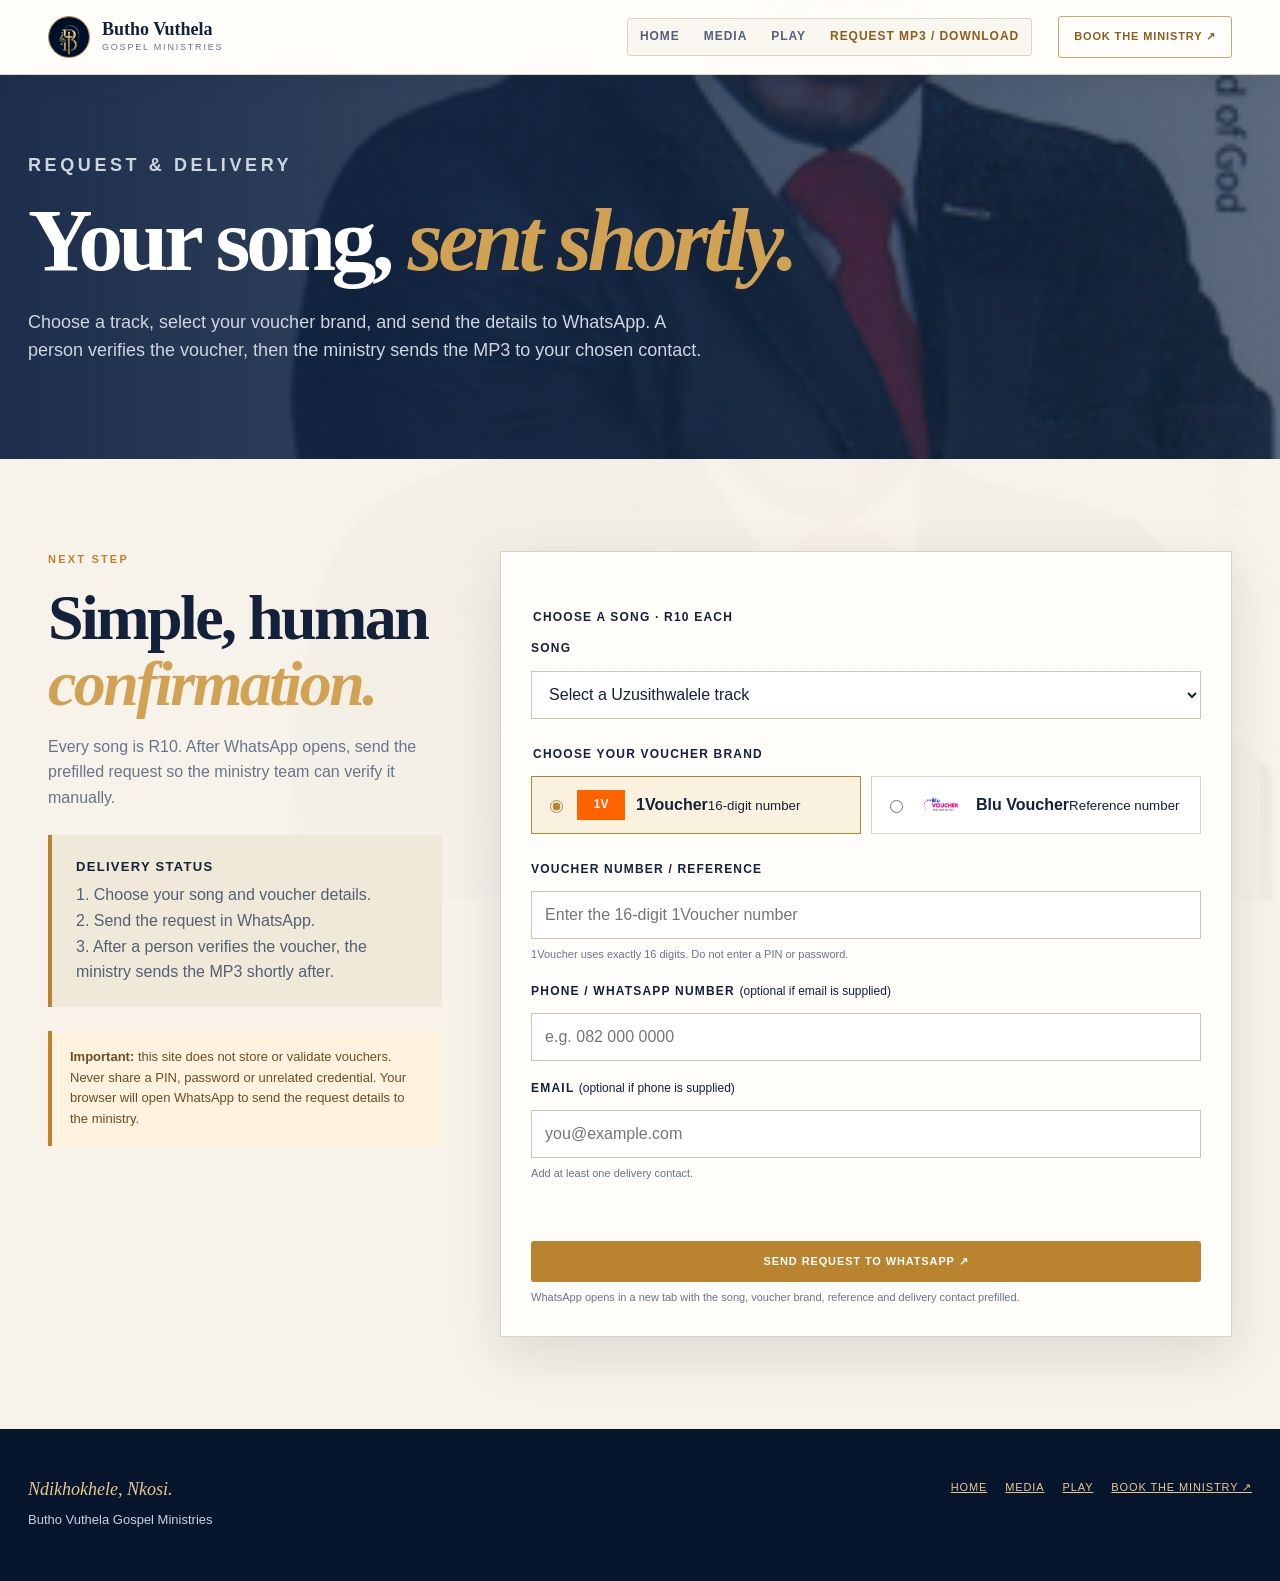
==== download.html @ 9f0f7c59 "Refresh site navigation and image-backed pages" ====
<!doctype html><html lang="en"><head><meta charset="utf-8"><meta name="viewport" content="width=device-width,initial-scale=1"><meta name="description" content="Request a Butho Vuthela MP3 through WhatsApp after manual voucher verification."><title>Request MP3 | Butho Vuthela Gospel Ministries</title><link rel="stylesheet" href="styles.css"></head><body class="download-page"><a class="skip-link" href="#main">Skip to content</a><header class="site-header"><div class="nav-wrap"><a class="brand" href="index.html"><img class="brand-mark" src="assets/butho-vuthela-logo-mark.jpg" alt="Butho Vuthela logo"><span><strong>Butho Vuthela</strong><small>Gospel Ministries</small></span></a><nav class="nav-links" aria-label="Primary"><a href="index.html">Home</a><a href="media.html">Media</a><a href="play.html">Play</a><a href="download.html" aria-current="page">Request MP3 / Download</a></nav><a class="booking-link" data-booking target="_blank" rel="noopener" href="#">Book the ministry ↗</a></div></header><main id="main"><section class="page-heading"><div class="page-heading-inner"><p class="eyebrow">Request & delivery</p><h1>Your song, <em>sent shortly.</em></h1><p>Choose a track, select your voucher brand, and send the details to WhatsApp. A person verifies the voucher, then the ministry sends the MP3 to your chosen contact.</p></div></section><section class="section"><div class="request-layout"><div><p class="eyebrow">Next step</p><h2>Simple, human<br><em>confirmation.</em></h2><p class="section-lead">Every song is R10. After WhatsApp opens, send the prefilled request so the ministry team can verify it manually.</p><div class="status-card"><strong>Delivery status</strong><span>1. Choose your song and voucher details.<br>2. Send the request in WhatsApp.<br>3. After a person verifies the voucher, the ministry sends the MP3 shortly after.</span></div><div class="warning"><strong>Important:</strong> this site does not store or validate vouchers. Never share a PIN, password or unrelated credential. Your browser will open WhatsApp to send the request details to the ministry.</div></div><div class="form-card"><form id="request-form" novalidate><fieldset><legend>Choose a song · R10 each</legend><label class="field-label" for="song">Song</label><select id="song" name="song" required style="width:100%;height:48px;border:1px solid #cfc5b7;background:#fff;padding:0 13px;color:var(--ink);font:inherit"><option value="">Select a Uzusithwalele track</option><option>Naba Besiza</option><option>Uzusithwalele</option><option>Mhlobo Wam</option><option>Sahlala Phantsi</option><option>Alikho</option><option>Intambo Emadlephudlephu</option><option>Mthandi Womphefumlo Wam</option><option>Hanbothula</option><option>Uthando</option><option>Umlilo Wempiliso</option></select></fieldset><fieldset><legend>Choose your voucher brand</legend><div class="voucher-grid"><label class="voucher-option"><input type="radio" name="voucher" value="1Voucher" checked><span class="voucher-1">1V</span><span><strong>1Voucher</strong><small>16-digit number</small></span></label><label class="voucher-option"><input type="radio" name="voucher" value="Blu Voucher"><img src="assets/blu-voucher-candidate.webp" alt="Blu Voucher logo"><span><strong>Blu Voucher</strong><small>Reference number</small></span></label></div></fieldset><div class="field"><label class="field-label" for="voucher-reference">Voucher number / reference</label><input id="voucher-reference" name="voucher-reference" type="text" required autocomplete="off"><p class="hint" id="voucher-hint">1Voucher uses exactly 16 digits. Do not enter a PIN or password.</p></div><div class="field"><label class="field-label" for="phone">Phone / WhatsApp number <span style="font-weight:400;text-transform:none;letter-spacing:0">(optional if email is supplied)</span></label><input id="phone" name="phone" type="tel" autocomplete="tel" placeholder="e.g. 082 000 0000"></div><div class="field"><label class="field-label" for="email">Email <span style="font-weight:400;text-transform:none;letter-spacing:0">(optional if phone is supplied)</span></label><input id="email" name="email" type="email" autocomplete="email" placeholder="you@example.com"><p class="hint">Add at least one delivery contact.</p></div><div id="form-status" class="form-status" role="status" aria-live="polite"></div><button class="button button-primary" type="submit" style="width:100%">Send request to WhatsApp ↗</button><p class="hint">WhatsApp opens in a new tab with the song, voucher brand, reference and delivery contact prefilled.</p></form><div id="thank-you" class="thank-you" role="status" aria-live="polite"><h2>Thank you.</h2><p>Your <strong data-song>song</strong> request has been prepared for WhatsApp. The song will be sent shortly after a person verifies the voucher.</p><p>Keep an eye on the phone / WhatsApp number or email you provided.</p><a class="button button-dark" href="play.html">Return to the play room</a></div></div></div></section></main><footer class="site-footer"><div class="footer-inner"><div><p class="footer-line">Ndikhokhele, Nkosi.</p><p>Butho Vuthela Gospel Ministries</p></div><div class="footer-links"><a href="index.html">Home</a><a href="media.html">Media</a><a href="play.html">Play</a><a data-booking target="_blank" rel="noopener" href="#">Book the ministry ↗</a></div></div></footer><a class="mobile-booking" data-booking target="_blank" rel="noopener" href="#">Book ministry ↗</a><script src="script.js"></script></body></html>
---- styles.css ----
:root{--ink:#14213a;--navy:#102342;--navy-deep:#08162d;--cream:#f7f3eb;--paper:#fffdfa;--sand:#eee5d6;--gold:#b9832f;--gold-dark:#8b5d1f;--muted:#68758a;--line:#ddd3c4;--success:#2c6e52;--shadow:0 18px 50px rgba(21,33,53,.12)}*{box-sizing:border-box}html{scroll-behavior:smooth}body{margin:0;background:var(--cream);color:var(--ink);font:16px/1.6 Arial,sans-serif}a{color:inherit}img{max-width:100%}.skip-link{position:absolute;left:16px;top:-100px;background:var(--gold);color:#fff;padding:10px 14px;z-index:20}.skip-link:focus{top:12px}.site-header{position:sticky;top:0;z-index:10;background:rgba(255,253,250,.96);border-bottom:1px solid var(--line);backdrop-filter:blur(16px)}.nav-wrap{max-width:1240px;margin:auto;padding:16px 28px;display:flex;align-items:center;gap:26px}.brand{display:flex;align-items:center;gap:12px;text-decoration:none;margin-right:auto}.brand-mark{width:42px;height:42px;object-fit:cover;border-radius:50%;border:1px solid var(--gold)}.brand strong{display:block;font:700 18px Georgia,serif}.brand small{display:block;color:var(--muted);font-size:9px;letter-spacing:.2em;text-transform:uppercase}.nav-links{display:flex;gap:24px;align-items:center}.nav-links a{font-size:12px;letter-spacing:.08em;text-transform:uppercase;text-decoration:none;color:#526078}.nav-links a:hover,.nav-links a[aria-current=page]{color:var(--gold-dark)}.booking-link,.button{display:inline-flex;align-items:center;justify-content:center;gap:10px;border-radius:3px;text-decoration:none;letter-spacing:.08em;text-transform:uppercase;font-size:11px;font-weight:700}.booking-link{border:1px solid #cba86d;padding:11px 15px;color:var(--gold-dark);white-space:nowrap}.button{border:0;padding:14px 20px;cursor:pointer}.button-primary{background:var(--gold);color:#fff}.button-dark{background:var(--navy);color:#fff}.button-quiet{background:transparent;border:1px solid var(--line);color:var(--ink)}.button:hover,.booking-link:hover{transform:translateY(-1px);box-shadow:0 8px 20px rgba(20,33,58,.12)}.hero{background:var(--navy-deep);color:#fff}.hero-inner{max-width:1240px;margin:auto;min-height:610px;padding:80px 28px;display:grid;grid-template-columns:1fr .86fr;gap:76px;align-items:center}.eyebrow{margin:0 0 16px;color:var(--gold);font-size:11px;font-weight:700;letter-spacing:.2em;text-transform:uppercase}.hero h1,.page-heading h1{font:700 clamp(52px,7vw,92px)/.98 Georgia,serif;letter-spacing:-.05em;margin:0 0 24px}.hero h1 em,.page-heading h1 em,h2 em{color:#d2a254;font-style:italic}.hero-copy{max-width:590px}.hero-copy p{color:#c8d1df;max-width:500px;font-size:18px}.hero-line{margin:28px 0 0;color:#edd6ae;font:italic 22px/1.3 Georgia,serif}.hero-actions{display:flex;gap:14px;flex-wrap:wrap;margin:32px 0}.hero-art{height:520px;margin:0;position:relative;border:1px solid rgba(221,173,89,.7);overflow:hidden;box-shadow:0 20px 60px rgba(0,0,0,.28)}.hero-art img{width:100%;height:100%;object-fit:cover;object-position:center 38%}.hero-art:after{content:'';position:absolute;inset:0;background:linear-gradient(180deg,transparent 38%,rgba(5,12,27,.82))}.hero-art figcaption{position:absolute;z-index:1;bottom:24px;left:25px;color:#f1ddb9;letter-spacing:.16em;text-transform:uppercase;font-size:10px}.section{max-width:1240px;margin:auto;padding:92px 28px}.section-head{display:flex;align-items:end;justify-content:space-between;gap:30px;margin-bottom:34px}.section h2,.page-heading h2{font:700 clamp(38px,5vw,64px)/1.04 Georgia,serif;letter-spacing:-.04em;margin:0 0 14px}.section-lead{max-width:550px;color:var(--muted)}.kicker{color:var(--gold-dark);font-size:11px;font-weight:700;letter-spacing:.16em;text-transform:uppercase}.quote-card{background:var(--paper);border:1px solid var(--line);padding:30px;box-shadow:var(--shadow)}.quote-card p{margin:0;font:italic 28px/1.25 Georgia,serif;color:var(--navy)}.quote-card small{display:block;margin-top:18px;color:var(--muted);font-size:11px;letter-spacing:.08em;text-transform:uppercase}.split{display:grid;grid-template-columns:.9fr 1.1fr;gap:60px;align-items:start}.panel{background:var(--paper);border:1px solid var(--line);box-shadow:var(--shadow);padding:28px}.track-list{list-style:none;margin:0;padding:0;border-top:1px solid var(--line)}.track-list li{display:flex;align-items:center;gap:16px;border-bottom:1px solid var(--line);padding:16px 0}.track-number{color:var(--gold-dark);font-size:11px;letter-spacing:.12em}.track-name{font-weight:700;flex:1}.track-list a{color:var(--gold-dark);font-size:10px;letter-spacing:.1em;text-transform:uppercase;text-decoration:none}.page-heading{background:var(--navy);color:#fff;padding:76px 28px}.page-heading-inner{max-width:1240px;margin:auto}.page-heading p{max-width:680px;color:#cdd5e1;font-size:18px}.gallery-grid{display:grid;grid-template-columns:repeat(3,1fr);gap:18px}.gallery-card{margin:0;background:var(--paper);border:1px solid var(--line);box-shadow:0 12px 30px rgba(20,33,58,.08);overflow:hidden}.gallery-card img{display:block;width:100%;height:310px;object-fit:cover;transition:transform .35s}.gallery-card:hover img{transform:scale(1.03)}.gallery-card figcaption{padding:17px 18px;color:var(--muted);font-size:12px;letter-spacing:.08em;text-transform:uppercase}.spotify-card{background:#fff;border:1px solid var(--line);box-shadow:var(--shadow);padding:24px}.spotify-frame{width:100%;height:380px;border:0;border-radius:12px;background:#121212}.status-card{background:#f0e8d9;border-left:4px solid var(--gold);padding:22px 24px;margin:24px 0;color:#536074}.status-card strong{display:block;color:var(--ink);font-size:13px;letter-spacing:.1em;text-transform:uppercase;margin-bottom:5px}.request-layout{display:grid;grid-template-columns:.7fr 1.3fr;gap:58px;align-items:start}.form-card{background:var(--paper);border:1px solid var(--line);box-shadow:var(--shadow);padding:30px}.warning{background:#fff2df;border-left:4px solid #c48225;padding:16px 18px;color:#6d4e22;font-size:13px}.form-card fieldset{border:0;padding:0;margin:26px 0}.form-card legend,.field-label{display:block;font-size:12px;font-weight:700;letter-spacing:.1em;text-transform:uppercase;margin-bottom:12px}.song-grid{display:grid;grid-template-columns:1fr 1fr;gap:10px}.song-option,.voucher-option{display:flex;align-items:center;gap:11px;border:1px solid var(--line);padding:13px;cursor:pointer;background:#fff}.song-option:has(input:checked),.voucher-option:has(input:checked){border-color:var(--gold);background:#fbf1df}.song-option input,.voucher-option input{accent-color:var(--gold)}.song-option span{font-size:13px}.song-option small{display:block;color:var(--muted);font-size:10px}.voucher-grid{display:grid;grid-template-columns:1fr 1fr;gap:10px}.voucher-option img{width:48px;height:30px;object-fit:contain}.voucher-1{width:48px;height:30px;display:grid;place-items:center;background:#ff6200;color:#fff;font-weight:700;font-size:12px}.field{margin:18px 0}.field input{width:100%;height:48px;border:1px solid #cfc5b7;background:#fff;padding:0 13px;color:var(--ink);font:inherit}.field input:focus,.field select:focus{outline:3px solid rgba(185,131,47,.25);border-color:var(--gold)}.hint{color:var(--muted);font-size:11px;margin:7px 0 0}.form-status{min-height:24px;margin:16px 0;color:var(--success);font-weight:700;font-size:14px}.thank-you{display:none;padding:24px;background:#edf5ef;border:1px solid #b8d7c3;color:#23563f}.thank-you.is-visible{display:block}.thank-you h2{font-size:30px;margin:0 0 8px}.site-footer{background:var(--navy-deep);color:#fff;padding:50px 28px}.footer-inner{max-width:1240px;margin:auto;display:flex;justify-content:space-between;gap:30px;flex-wrap:wrap}.site-footer p{margin:0;color:#c7d0dd;font-size:13px}.site-footer .footer-line{color:#e6c98f;font:italic 18px Georgia,serif;margin-bottom:10px}.footer-links{display:flex;gap:18px;flex-wrap:wrap}.footer-links a{color:#e4c98e;font-size:11px;text-transform:uppercase;letter-spacing:.08em}.mobile-booking{display:none}@media(max-width:850px){.nav-wrap{padding:13px 18px}.nav-links{display:none}.booking-link{font-size:9px;padding:9px 11px}.hero-inner,.split,.request-layout{grid-template-columns:1fr;gap:38px}.hero-inner{padding:58px 20px}.hero-art{height:430px}.section{padding:68px 20px}.page-heading{padding:58px 20px}.gallery-grid{grid-template-columns:1fr 1fr}.section-head{align-items:flex-start;flex-direction:column}.song-grid{grid-template-columns:1fr}}@media(max-width:520px){.brand strong{font-size:15px}.brand small{font-size:8px}.hero h1,.page-heading h1{font-size:52px}.hero-copy p{font-size:16px}.hero-art{height:340px}.gallery-grid,.voucher-grid{grid-template-columns:1fr}.gallery-card img{height:260px}.form-card,.panel{padding:20px}.footer-inner{display:grid}.mobile-booking{display:inline-flex;position:fixed;right:16px;bottom:16px;z-index:9;background:var(--gold);color:#fff;padding:13px 16px;border-radius:99px;font-size:10px;font-weight:700;letter-spacing:.08em;text-decoration:none;box-shadow:0 10px 24px rgba(0,0,0,.2)}}

/* Image-backed page atmosphere with calm, readable content surfaces. */
body{background-color:var(--cream);background-image:linear-gradient(rgba(247,243,235,.88),rgba(247,243,235,.94)),url("assets/butho-vuthela-hero.jpg");background-size:cover;background-position:center top;background-attachment:fixed;}
body.media-page{background-image:linear-gradient(rgba(247,243,235,.86),rgba(247,243,235,.94)),url("assets/ndozimela-ngaye-detail.jpg");}
body.play-page{background-image:linear-gradient(rgba(247,243,235,.88),rgba(247,243,235,.95)),url("assets/uzusithwalele-portrait.jpg");}
body.download-page{background-image:linear-gradient(rgba(247,243,235,.9),rgba(247,243,235,.96)),url("assets/ungasishiyi-thixo.jpg");}
.hero{background:linear-gradient(90deg,rgba(8,22,45,.97),rgba(8,22,45,.72)),url("assets/butho-vuthela-hero.jpg") center/cover;}
.page-heading{background:linear-gradient(90deg,rgba(16,35,66,.96),rgba(16,35,66,.72)),url("assets/ndyanela-nguwe-bawo.jpg") center/cover;}
.media-page .page-heading{background-image:linear-gradient(90deg,rgba(16,35,66,.95),rgba(16,35,66,.68)),url("assets/ndozimela-ngaye.jpg");}
.play-page .page-heading{background-image:linear-gradient(90deg,rgba(16,35,66,.95),rgba(16,35,66,.7)),url("assets/uzusithwalele-portrait.jpg");}
.download-page .page-heading{background-image:linear-gradient(90deg,rgba(16,35,66,.95),rgba(16,35,66,.68)),url("assets/ungasishiyi-thixo.jpg");}
.section{background:rgba(247,243,235,.72);}
.site-header{box-shadow:0 5px 24px rgba(20,33,58,.08);}
.nav-links{padding:8px 12px;border:1px solid var(--line);background:rgba(247,243,235,.7);border-radius:3px;}
.nav-links a{font-weight:700;}
@media(max-width:850px){.nav-wrap{flex-wrap:wrap;row-gap:10px}.brand{margin-right:0}.nav-links{order:3;width:100%;justify-content:space-between;gap:8px;padding:8px 4px}.nav-links a{font-size:10px}.booking-link{margin-left:auto}}
@media(max-width:520px){.nav-links a{font-size:9px;letter-spacing:.04em;text-align:center}.nav-links{gap:3px}.section{background:rgba(247,243,235,.82)}}
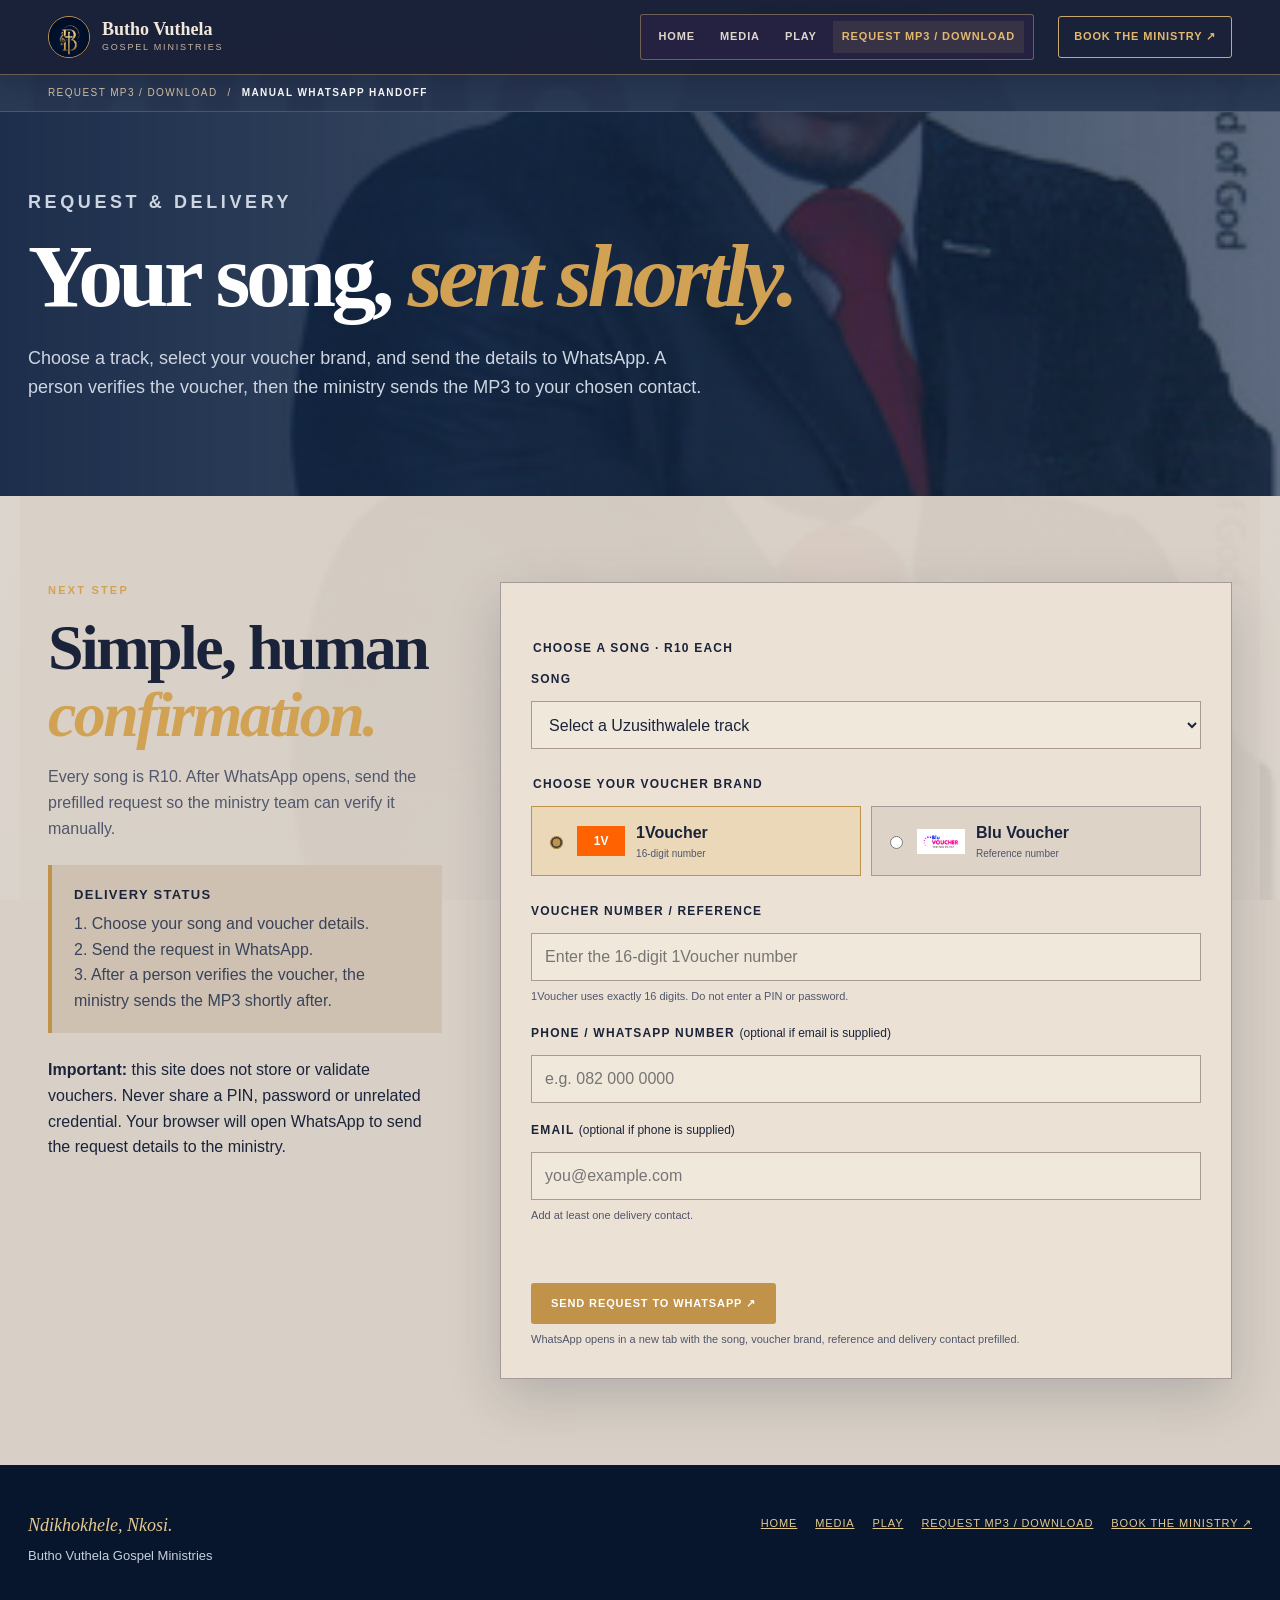
==== commit b9b1e38e: "Elevate ministry catalog navigation and interactions" ====
--- a/download.html
+++ b/download.html
@@ -1 +1,6 @@
-<!doctype html><html lang="en"><head><meta charset="utf-8"><meta name="viewport" content="width=device-width,initial-scale=1"><meta name="description" content="Request a Butho Vuthela MP3 through WhatsApp after manual voucher verification."><title>Request MP3 | Butho Vuthela Gospel Ministries</title><link rel="stylesheet" href="styles.css"></head><body class="download-page"><a class="skip-link" href="#main">Skip to content</a><header class="site-header"><div class="nav-wrap"><a class="brand" href="index.html"><img class="brand-mark" src="assets/butho-vuthela-logo-mark.jpg" alt="Butho Vuthela logo"><span><strong>Butho Vuthela</strong><small>Gospel Ministries</small></span></a><nav class="nav-links" aria-label="Primary"><a href="index.html">Home</a><a href="media.html">Media</a><a href="play.html">Play</a><a href="download.html" aria-current="page">Request MP3 / Download</a></nav><a class="booking-link" data-booking target="_blank" rel="noopener" href="#">Book the ministry ↗</a></div></header><main id="main"><section class="page-heading"><div class="page-heading-inner"><p class="eyebrow">Request & delivery</p><h1>Your song, <em>sent shortly.</em></h1><p>Choose a track, select your voucher brand, and send the details to WhatsApp. A person verifies the voucher, then the ministry sends the MP3 to your chosen contact.</p></div></section><section class="section"><div class="request-layout"><div><p class="eyebrow">Next step</p><h2>Simple, human<br><em>confirmation.</em></h2><p class="section-lead">Every song is R10. After WhatsApp opens, send the prefilled request so the ministry team can verify it manually.</p><div class="status-card"><strong>Delivery status</strong><span>1. Choose your song and voucher details.<br>2. Send the request in WhatsApp.<br>3. After a person verifies the voucher, the ministry sends the MP3 shortly after.</span></div><div class="warning"><strong>Important:</strong> this site does not store or validate vouchers. Never share a PIN, password or unrelated credential. Your browser will open WhatsApp to send the request details to the ministry.</div></div><div class="form-card"><form id="request-form" novalidate><fieldset><legend>Choose a song · R10 each</legend><label class="field-label" for="song">Song</label><select id="song" name="song" required style="width:100%;height:48px;border:1px solid #cfc5b7;background:#fff;padding:0 13px;color:var(--ink);font:inherit"><option value="">Select a Uzusithwalele track</option><option>Naba Besiza</option><option>Uzusithwalele</option><option>Mhlobo Wam</option><option>Sahlala Phantsi</option><option>Alikho</option><option>Intambo Emadlephudlephu</option><option>Mthandi Womphefumlo Wam</option><option>Hanbothula</option><option>Uthando</option><option>Umlilo Wempiliso</option></select></fieldset><fieldset><legend>Choose your voucher brand</legend><div class="voucher-grid"><label class="voucher-option"><input type="radio" name="voucher" value="1Voucher" checked><span class="voucher-1">1V</span><span><strong>1Voucher</strong><small>16-digit number</small></span></label><label class="voucher-option"><input type="radio" name="voucher" value="Blu Voucher"><img src="assets/blu-voucher-candidate.webp" alt="Blu Voucher logo"><span><strong>Blu Voucher</strong><small>Reference number</small></span></label></div></fieldset><div class="field"><label class="field-label" for="voucher-reference">Voucher number / reference</label><input id="voucher-reference" name="voucher-reference" type="text" required autocomplete="off"><p class="hint" id="voucher-hint">1Voucher uses exactly 16 digits. Do not enter a PIN or password.</p></div><div class="field"><label class="field-label" for="phone">Phone / WhatsApp number <span style="font-weight:400;text-transform:none;letter-spacing:0">(optional if email is supplied)</span></label><input id="phone" name="phone" type="tel" autocomplete="tel" placeholder="e.g. 082 000 0000"></div><div class="field"><label class="field-label" for="email">Email <span style="font-weight:400;text-transform:none;letter-spacing:0">(optional if phone is supplied)</span></label><input id="email" name="email" type="email" autocomplete="email" placeholder="you@example.com"><p class="hint">Add at least one delivery contact.</p></div><div id="form-status" class="form-status" role="status" aria-live="polite"></div><button class="button button-primary" type="submit" style="width:100%">Send request to WhatsApp ↗</button><p class="hint">WhatsApp opens in a new tab with the song, voucher brand, reference and delivery contact prefilled.</p></form><div id="thank-you" class="thank-you" role="status" aria-live="polite"><h2>Thank you.</h2><p>Your <strong data-song>song</strong> request has been prepared for WhatsApp. The song will be sent shortly after a person verifies the voucher.</p><p>Keep an eye on the phone / WhatsApp number or email you provided.</p><a class="button button-dark" href="play.html">Return to the play room</a></div></div></div></section></main><footer class="site-footer"><div class="footer-inner"><div><p class="footer-line">Ndikhokhele, Nkosi.</p><p>Butho Vuthela Gospel Ministries</p></div><div class="footer-links"><a href="index.html">Home</a><a href="media.html">Media</a><a href="play.html">Play</a><a data-booking target="_blank" rel="noopener" href="#">Book the ministry ↗</a></div></div></footer><a class="mobile-booking" data-booking target="_blank" rel="noopener" href="#">Book ministry ↗</a><script src="script.js"></script></body></html>+<!doctype html>
+<html lang="en">
+<head><meta charset="utf-8"><meta name="viewport" content="width=device-width, initial-scale=1"><meta name="description" content="Request a Butho Vuthela MP3 through WhatsApp after manual voucher verification."><title>Request MP3 | Butho Vuthela Gospel Ministries</title><link rel="stylesheet" href="styles.css"></head>
+<body class="download-page"><a class="skip-link" href="#main">Skip to content</a><header class="site-header"><div class="nav-wrap"><a class="brand" href="index.html"><img class="brand-mark" src="assets/butho-vuthela-logo-mark.jpg" alt="Butho Vuthela logo"><span><strong>Butho Vuthela</strong><small>Gospel Ministries</small></span></a><button class="menu-toggle" type="button" aria-expanded="false" aria-controls="primary-navigation"><span class="menu-icon" aria-hidden="true">☰</span><span class="sr-only">Open navigation</span></button><nav id="primary-navigation" class="nav-links" aria-label="Primary"><a href="index.html">Home</a><a href="media.html">Media</a><a href="play.html">Play</a><a href="download.html" aria-current="page">Request MP3 / Download</a></nav><a class="booking-link" data-booking target="_blank" rel="noopener" href="#">Book the ministry ↗</a></div></header>
+<main id="main"><div class="context-bar"><div class="context-inner"><span>Request MP3 / Download</span><span aria-hidden="true">/</span><strong>Manual WhatsApp handoff</strong></div></div><section class="page-heading"><div class="page-heading-inner"><p class="eyebrow">Request & delivery</p><h1>Your song, <em>sent shortly.</em></h1><p>Choose a track, select your voucher brand, and send the details to WhatsApp. A person verifies the voucher, then the ministry sends the MP3 to your chosen contact.</p></div></section><section class="section"><div class="request-layout"><div><p class="eyebrow">Next step</p><h2>Simple, human<br><em>confirmation.</em></h2><p class="section-lead">Every song is R10. After WhatsApp opens, send the prefilled request so the ministry team can verify it manually.</p><div class="status-card"><strong>Delivery status</strong><span>1. Choose your song and voucher details.<br>2. Send the request in WhatsApp.<br>3. After a person verifies the voucher, the ministry sends the MP3 shortly after.</span></div><div class="warning"><strong>Important:</strong> this site does not store or validate vouchers. Never share a PIN, password or unrelated credential. Your browser will open WhatsApp to send the request details to the ministry.</div></div><div class="form-card"><form id="request-form" novalidate><fieldset><legend>Choose a song · R10 each</legend><label class="field-label" for="song">Song</label><select id="song" name="song" required><option value="">Select a Uzusithwalele track</option><option>Naba Besiza</option><option>Uzusithwalele</option><option>Mhlobo Wam</option><option>Sahlala Phantsi</option><option>Alikho</option><option>Intambo Emadlephudlephu</option><option>Mthandi Womphefumlo Wam</option><option>Hanbothula</option><option>Uthando</option><option>Umlilo Wempiliso</option></select></fieldset><fieldset><legend>Choose your voucher brand</legend><div class="voucher-grid"><label class="voucher-option"><input type="radio" name="voucher" value="1Voucher" checked><span class="voucher-1">1V</span><span><strong>1Voucher</strong><small>16-digit number</small></span></label><label class="voucher-option"><input type="radio" name="voucher" value="Blu Voucher"><img src="assets/blu-voucher-candidate.webp" alt="Blu Voucher logo"><span><strong>Blu Voucher</strong><small>Reference number</small></span></label></div></fieldset><div class="field"><label class="field-label" for="voucher-reference">Voucher number / reference</label><input id="voucher-reference" name="voucher-reference" type="text" required autocomplete="off"><p class="hint" id="voucher-hint">1Voucher uses exactly 16 digits. Do not enter a PIN or password.</p></div><div class="field"><label class="field-label" for="phone">Phone / WhatsApp number <span class="optional">(optional if email is supplied)</span></label><input id="phone" name="phone" type="tel" autocomplete="tel" placeholder="e.g. 082 000 0000"></div><div class="field"><label class="field-label" for="email">Email <span class="optional">(optional if phone is supplied)</span></label><input id="email" name="email" type="email" autocomplete="email" placeholder="you@example.com"><p class="hint">Add at least one delivery contact.</p></div><div id="form-status" class="form-status" role="status" aria-live="polite"></div><button class="button button-primary" type="submit">Send request to WhatsApp ↗</button><p class="hint">WhatsApp opens in a new tab with the song, voucher brand, reference and delivery contact prefilled.</p></form><div id="thank-you" class="thank-you" role="status" aria-live="polite"><h2>Thank you.</h2><p>Your <strong data-song>song</strong> request has been prepared for WhatsApp. The song will be sent shortly after a person verifies the voucher.</p><p>Keep an eye on the phone / WhatsApp number or email you provided.</p><a class="button button-dark" href="play.html">Return to the play room</a></div></div></div></section></main>
+<footer class="site-footer"><div class="footer-inner"><div><p class="footer-line">Ndikhokhele, Nkosi.</p><p>Butho Vuthela Gospel Ministries</p></div><div class="footer-links"><a href="index.html">Home</a><a href="media.html">Media</a><a href="play.html">Play</a><a href="download.html">Request MP3 / Download</a><a data-booking target="_blank" rel="noopener" href="#">Book the ministry ↗</a></div></div></footer><a class="mobile-booking" data-booking target="_blank" rel="noopener" href="#">Book ministry ↗</a><button class="back-to-top" type="button" aria-label="Back to top">↑</button><script src="script.js"></script></body></html>
--- a/styles.css
+++ b/styles.css
@@ -1,18 +1 @@
-:root{--ink:#14213a;--navy:#102342;--navy-deep:#08162d;--cream:#f7f3eb;--paper:#fffdfa;--sand:#eee5d6;--gold:#b9832f;--gold-dark:#8b5d1f;--muted:#68758a;--line:#ddd3c4;--success:#2c6e52;--shadow:0 18px 50px rgba(21,33,53,.12)}*{box-sizing:border-box}html{scroll-behavior:smooth}body{margin:0;background:var(--cream);color:var(--ink);font:16px/1.6 Arial,sans-serif}a{color:inherit}img{max-width:100%}.skip-link{position:absolute;left:16px;top:-100px;background:var(--gold);color:#fff;padding:10px 14px;z-index:20}.skip-link:focus{top:12px}.site-header{position:sticky;top:0;z-index:10;background:rgba(255,253,250,.96);border-bottom:1px solid var(--line);backdrop-filter:blur(16px)}.nav-wrap{max-width:1240px;margin:auto;padding:16px 28px;display:flex;align-items:center;gap:26px}.brand{display:flex;align-items:center;gap:12px;text-decoration:none;margin-right:auto}.brand-mark{width:42px;height:42px;object-fit:cover;border-radius:50%;border:1px solid var(--gold)}.brand strong{display:block;font:700 18px Georgia,serif}.brand small{display:block;color:var(--muted);font-size:9px;letter-spacing:.2em;text-transform:uppercase}.nav-links{display:flex;gap:24px;align-items:center}.nav-links a{font-size:12px;letter-spacing:.08em;text-transform:uppercase;text-decoration:none;color:#526078}.nav-links a:hover,.nav-links a[aria-current=page]{color:var(--gold-dark)}.booking-link,.button{display:inline-flex;align-items:center;justify-content:center;gap:10px;border-radius:3px;text-decoration:none;letter-spacing:.08em;text-transform:uppercase;font-size:11px;font-weight:700}.booking-link{border:1px solid #cba86d;padding:11px 15px;color:var(--gold-dark);white-space:nowrap}.button{border:0;padding:14px 20px;cursor:pointer}.button-primary{background:var(--gold);color:#fff}.button-dark{background:var(--navy);color:#fff}.button-quiet{background:transparent;border:1px solid var(--line);color:var(--ink)}.button:hover,.booking-link:hover{transform:translateY(-1px);box-shadow:0 8px 20px rgba(20,33,58,.12)}.hero{background:var(--navy-deep);color:#fff}.hero-inner{max-width:1240px;margin:auto;min-height:610px;padding:80px 28px;display:grid;grid-template-columns:1fr .86fr;gap:76px;align-items:center}.eyebrow{margin:0 0 16px;color:var(--gold);font-size:11px;font-weight:700;letter-spacing:.2em;text-transform:uppercase}.hero h1,.page-heading h1{font:700 clamp(52px,7vw,92px)/.98 Georgia,serif;letter-spacing:-.05em;margin:0 0 24px}.hero h1 em,.page-heading h1 em,h2 em{color:#d2a254;font-style:italic}.hero-copy{max-width:590px}.hero-copy p{color:#c8d1df;max-width:500px;font-size:18px}.hero-line{margin:28px 0 0;color:#edd6ae;font:italic 22px/1.3 Georgia,serif}.hero-actions{display:flex;gap:14px;flex-wrap:wrap;margin:32px 0}.hero-art{height:520px;margin:0;position:relative;border:1px solid rgba(221,173,89,.7);overflow:hidden;box-shadow:0 20px 60px rgba(0,0,0,.28)}.hero-art img{width:100%;height:100%;object-fit:cover;object-position:center 38%}.hero-art:after{content:'';position:absolute;inset:0;background:linear-gradient(180deg,transparent 38%,rgba(5,12,27,.82))}.hero-art figcaption{position:absolute;z-index:1;bottom:24px;left:25px;color:#f1ddb9;letter-spacing:.16em;text-transform:uppercase;font-size:10px}.section{max-width:1240px;margin:auto;padding:92px 28px}.section-head{display:flex;align-items:end;justify-content:space-between;gap:30px;margin-bottom:34px}.section h2,.page-heading h2{font:700 clamp(38px,5vw,64px)/1.04 Georgia,serif;letter-spacing:-.04em;margin:0 0 14px}.section-lead{max-width:550px;color:var(--muted)}.kicker{color:var(--gold-dark);font-size:11px;font-weight:700;letter-spacing:.16em;text-transform:uppercase}.quote-card{background:var(--paper);border:1px solid var(--line);padding:30px;box-shadow:var(--shadow)}.quote-card p{margin:0;font:italic 28px/1.25 Georgia,serif;color:var(--navy)}.quote-card small{display:block;margin-top:18px;color:var(--muted);font-size:11px;letter-spacing:.08em;text-transform:uppercase}.split{display:grid;grid-template-columns:.9fr 1.1fr;gap:60px;align-items:start}.panel{background:var(--paper);border:1px solid var(--line);box-shadow:var(--shadow);padding:28px}.track-list{list-style:none;margin:0;padding:0;border-top:1px solid var(--line)}.track-list li{display:flex;align-items:center;gap:16px;border-bottom:1px solid var(--line);padding:16px 0}.track-number{color:var(--gold-dark);font-size:11px;letter-spacing:.12em}.track-name{font-weight:700;flex:1}.track-list a{color:var(--gold-dark);font-size:10px;letter-spacing:.1em;text-transform:uppercase;text-decoration:none}.page-heading{background:var(--navy);color:#fff;padding:76px 28px}.page-heading-inner{max-width:1240px;margin:auto}.page-heading p{max-width:680px;color:#cdd5e1;font-size:18px}.gallery-grid{display:grid;grid-template-columns:repeat(3,1fr);gap:18px}.gallery-card{margin:0;background:var(--paper);border:1px solid var(--line);box-shadow:0 12px 30px rgba(20,33,58,.08);overflow:hidden}.gallery-card img{display:block;width:100%;height:310px;object-fit:cover;transition:transform .35s}.gallery-card:hover img{transform:scale(1.03)}.gallery-card figcaption{padding:17px 18px;color:var(--muted);font-size:12px;letter-spacing:.08em;text-transform:uppercase}.spotify-card{background:#fff;border:1px solid var(--line);box-shadow:var(--shadow);padding:24px}.spotify-frame{width:100%;height:380px;border:0;border-radius:12px;background:#121212}.status-card{background:#f0e8d9;border-left:4px solid var(--gold);padding:22px 24px;margin:24px 0;color:#536074}.status-card strong{display:block;color:var(--ink);font-size:13px;letter-spacing:.1em;text-transform:uppercase;margin-bottom:5px}.request-layout{display:grid;grid-template-columns:.7fr 1.3fr;gap:58px;align-items:start}.form-card{background:var(--paper);border:1px solid var(--line);box-shadow:var(--shadow);padding:30px}.warning{background:#fff2df;border-left:4px solid #c48225;padding:16px 18px;color:#6d4e22;font-size:13px}.form-card fieldset{border:0;padding:0;margin:26px 0}.form-card legend,.field-label{display:block;font-size:12px;font-weight:700;letter-spacing:.1em;text-transform:uppercase;margin-bottom:12px}.song-grid{display:grid;grid-template-columns:1fr 1fr;gap:10px}.song-option,.voucher-option{display:flex;align-items:center;gap:11px;border:1px solid var(--line);padding:13px;cursor:pointer;background:#fff}.song-option:has(input:checked),.voucher-option:has(input:checked){border-color:var(--gold);background:#fbf1df}.song-option input,.voucher-option input{accent-color:var(--gold)}.song-option span{font-size:13px}.song-option small{display:block;color:var(--muted);font-size:10px}.voucher-grid{display:grid;grid-template-columns:1fr 1fr;gap:10px}.voucher-option img{width:48px;height:30px;object-fit:contain}.voucher-1{width:48px;height:30px;display:grid;place-items:center;background:#ff6200;color:#fff;font-weight:700;font-size:12px}.field{margin:18px 0}.field input{width:100%;height:48px;border:1px solid #cfc5b7;background:#fff;padding:0 13px;color:var(--ink);font:inherit}.field input:focus,.field select:focus{outline:3px solid rgba(185,131,47,.25);border-color:var(--gold)}.hint{color:var(--muted);font-size:11px;margin:7px 0 0}.form-status{min-height:24px;margin:16px 0;color:var(--success);font-weight:700;font-size:14px}.thank-you{display:none;padding:24px;background:#edf5ef;border:1px solid #b8d7c3;color:#23563f}.thank-you.is-visible{display:block}.thank-you h2{font-size:30px;margin:0 0 8px}.site-footer{background:var(--navy-deep);color:#fff;padding:50px 28px}.footer-inner{max-width:1240px;margin:auto;display:flex;justify-content:space-between;gap:30px;flex-wrap:wrap}.site-footer p{margin:0;color:#c7d0dd;font-size:13px}.site-footer .footer-line{color:#e6c98f;font:italic 18px Georgia,serif;margin-bottom:10px}.footer-links{display:flex;gap:18px;flex-wrap:wrap}.footer-links a{color:#e4c98e;font-size:11px;text-transform:uppercase;letter-spacing:.08em}.mobile-booking{display:none}@media(max-width:850px){.nav-wrap{padding:13px 18px}.nav-links{display:none}.booking-link{font-size:9px;padding:9px 11px}.hero-inner,.split,.request-layout{grid-template-columns:1fr;gap:38px}.hero-inner{padding:58px 20px}.hero-art{height:430px}.section{padding:68px 20px}.page-heading{padding:58px 20px}.gallery-grid{grid-template-columns:1fr 1fr}.section-head{align-items:flex-start;flex-direction:column}.song-grid{grid-template-columns:1fr}}@media(max-width:520px){.brand strong{font-size:15px}.brand small{font-size:8px}.hero h1,.page-heading h1{font-size:52px}.hero-copy p{font-size:16px}.hero-art{height:340px}.gallery-grid,.voucher-grid{grid-template-columns:1fr}.gallery-card img{height:260px}.form-card,.panel{padding:20px}.footer-inner{display:grid}.mobile-booking{display:inline-flex;position:fixed;right:16px;bottom:16px;z-index:9;background:var(--gold);color:#fff;padding:13px 16px;border-radius:99px;font-size:10px;font-weight:700;letter-spacing:.08em;text-decoration:none;box-shadow:0 10px 24px rgba(0,0,0,.2)}}
-
-/* Image-backed page atmosphere with calm, readable content surfaces. */
-body{background-color:var(--cream);background-image:linear-gradient(rgba(247,243,235,.88),rgba(247,243,235,.94)),url("assets/butho-vuthela-hero.jpg");background-size:cover;background-position:center top;background-attachment:fixed;}
-body.media-page{background-image:linear-gradient(rgba(247,243,235,.86),rgba(247,243,235,.94)),url("assets/ndozimela-ngaye-detail.jpg");}
-body.play-page{background-image:linear-gradient(rgba(247,243,235,.88),rgba(247,243,235,.95)),url("assets/uzusithwalele-portrait.jpg");}
-body.download-page{background-image:linear-gradient(rgba(247,243,235,.9),rgba(247,243,235,.96)),url("assets/ungasishiyi-thixo.jpg");}
-.hero{background:linear-gradient(90deg,rgba(8,22,45,.97),rgba(8,22,45,.72)),url("assets/butho-vuthela-hero.jpg") center/cover;}
-.page-heading{background:linear-gradient(90deg,rgba(16,35,66,.96),rgba(16,35,66,.72)),url("assets/ndyanela-nguwe-bawo.jpg") center/cover;}
-.media-page .page-heading{background-image:linear-gradient(90deg,rgba(16,35,66,.95),rgba(16,35,66,.68)),url("assets/ndozimela-ngaye.jpg");}
-.play-page .page-heading{background-image:linear-gradient(90deg,rgba(16,35,66,.95),rgba(16,35,66,.7)),url("assets/uzusithwalele-portrait.jpg");}
-.download-page .page-heading{background-image:linear-gradient(90deg,rgba(16,35,66,.95),rgba(16,35,66,.68)),url("assets/ungasishiyi-thixo.jpg");}
-.section{background:rgba(247,243,235,.72);}
-.site-header{box-shadow:0 5px 24px rgba(20,33,58,.08);}
-.nav-links{padding:8px 12px;border:1px solid var(--line);background:rgba(247,243,235,.7);border-radius:3px;}
-.nav-links a{font-weight:700;}
-@media(max-width:850px){.nav-wrap{flex-wrap:wrap;row-gap:10px}.brand{margin-right:0}.nav-links{order:3;width:100%;justify-content:space-between;gap:8px;padding:8px 4px}.nav-links a{font-size:10px}.booking-link{margin-left:auto}}
-@media(max-width:520px){.nav-links a{font-size:9px;letter-spacing:.04em;text-align:center}.nav-links{gap:3px}.section{background:rgba(247,243,235,.82)}}
+:root{--ink:#1b233b;--cream:#d8d0c7;--paper:#ebe2d5;--navy:#102342;--navy-deep:#08162d;--gold:#c0924a;--gold-dark:#76531f;--muted:#50566b;--line:#a79a9b;--success:#285c4a;--shadow:0 18px 50px rgba(18,24,45,.18)}*{box-sizing:border-box}html{scroll-behavior:smooth}body{margin:0;background:var(--cream) center top/cover fixed;background-image:linear-gradient(rgba(216,208,199,.84),rgba(216,208,199,.93)),url("assets/butho-vuthela-hero.jpg");color:var(--ink);font:16px/1.6 Arial,sans-serif}body.media-page{background-image:linear-gradient(rgba(216,208,199,.82),rgba(216,208,199,.91)),url("assets/ndozimela-ngaye-detail.jpg")}body.play-page{background-image:linear-gradient(rgba(216,208,199,.84),rgba(216,208,199,.92)),url("assets/uzusithwalele-portrait.jpg")}body.download-page{background-image:linear-gradient(rgba(216,208,199,.86),rgba(216,208,199,.93)),url("assets/ungasishiyi-thixo.jpg")}a{color:inherit}img{max-width:100%}.sr-only{position:absolute;width:1px;height:1px;padding:0;margin:-1px;overflow:hidden;clip:rect(0,0,0,0);white-space:nowrap;border:0}.skip-link{position:absolute;left:16px;top:-100px;background:var(--gold);color:#fff;padding:10px 14px;z-index:30}.skip-link:focus{top:12px}.site-header{position:sticky;top:0;z-index:20;background:rgba(18,27,52,.96);border-bottom:1px solid rgba(210,177,116,.42);box-shadow:0 5px 24px rgba(10,16,35,.24);backdrop-filter:blur(16px)}.nav-wrap{max-width:1240px;margin:auto;padding:14px 28px;display:flex;align-items:center;gap:24px}.brand{display:flex;align-items:center;gap:12px;text-decoration:none;margin-right:auto}.brand-mark{width:42px;height:42px;object-fit:cover;border-radius:50%;border:1px solid var(--gold)}.brand strong{display:block;color:#f1e8db;font:700 18px Georgia,serif}.brand small{display:block;color:#c6b4a3;font-size:9px;letter-spacing:.2em;text-transform:uppercase}.nav-links{display:flex;gap:7px;align-items:center;padding:6px 9px;border:1px solid rgba(201,170,111,.45);background:rgba(40,35,66,.84);border-radius:3px}.nav-links a{font-size:11px;font-weight:700;letter-spacing:.08em;text-transform:uppercase;text-decoration:none;color:#e0d6cb;padding:7px 9px}.nav-links a:hover,.nav-links a[aria-current=page]{color:#e1b86f;background:rgba(225,184,111,.1)}.booking-link,.button{display:inline-flex;align-items:center;justify-content:center;gap:10px;border-radius:3px;text-decoration:none;letter-spacing:.08em;text-transform:uppercase;font-size:11px;font-weight:700}.booking-link{border:1px solid #cba86d;padding:11px 15px;color:#e1b86f;white-space:nowrap}.button{border:0;padding:14px 20px;cursor:pointer}.button-primary{background:var(--gold);color:#fff}.button-dark{background:var(--navy);color:#fff}.button-quiet{background:transparent;border:1px solid rgba(231,206,158,.55);color:#f6e8cd}.button:hover,.booking-link:hover{transform:translateY(-1px);box-shadow:0 8px 20px rgba(20,33,58,.12)}.menu-toggle{display:none;background:transparent;color:#ead7b0;border:1px solid rgba(201,170,111,.45);padding:8px 10px;font-size:18px}.context-bar{background:rgba(16,35,66,.88);color:#d8c5a3;border-bottom:1px solid rgba(210,177,116,.25)}.context-inner{max-width:1240px;margin:auto;padding:10px 28px;font-size:10px;letter-spacing:.14em;text-transform:uppercase;display:flex;gap:10px}.context-inner strong{color:#fff}.hero{background:linear-gradient(90deg,rgba(8,22,45,.97),rgba(8,22,45,.72)),url("assets/butho-vuthela-hero.jpg") center/cover;color:#fff}.hero-inner{max-width:1240px;margin:auto;min-height:610px;padding:80px 28px;display:grid;grid-template-columns:1fr .86fr;gap:76px;align-items:center}.eyebrow{margin:0 0 16px;color:#d2a254;font-size:11px;font-weight:700;letter-spacing:.2em;text-transform:uppercase}.hero h1,.page-heading h1{font:700 clamp(52px,7vw,92px)/.98 Georgia,serif;letter-spacing:-.05em;margin:0 0 24px}.hero h1 em,.page-heading h1 em,h2 em{color:#d2a254;font-style:italic}.hero-copy{max-width:590px}.hero-copy p{color:#c8d1df;max-width:500px;font-size:18px}.hero-line{margin:28px 0 0;color:#edd6ae!important;font:italic 22px/1.3 Georgia,serif!important}.hero-actions{display:flex;gap:14px;flex-wrap:wrap;margin:32px 0}.hero-art{height:520px;margin:0;position:relative;border:1px solid rgba(221,173,89,.7);overflow:hidden;box-shadow:0 20px 60px rgba(0,0,0,.28)}.hero-art img{width:100%;height:100%;object-fit:cover;object-position:center 38%}.hero-art:after{content:"";position:absolute;inset:0;background:linear-gradient(180deg,transparent 38%,rgba(5,12,27,.82))}.hero-art figcaption{position:absolute;z-index:1;bottom:24px;left:25px;color:#f1ddb9;letter-spacing:.16em;text-transform:uppercase;font-size:10px}.section{max-width:1240px;margin:auto;padding:86px 28px;background:rgba(216,208,199,.72)}.section-head{display:flex;align-items:end;justify-content:space-between;gap:30px;margin-bottom:28px}.section h2,.page-heading h2{font:700 clamp(38px,5vw,64px)/1.04 Georgia,serif;letter-spacing:-.04em;margin:0 0 14px}.section-lead{max-width:550px;color:var(--muted)}.split{display:grid;grid-template-columns:.9fr 1.1fr;gap:60px;align-items:start}.status-card{background:#cfc1b2;border-left:4px solid var(--gold);padding:20px 22px;margin:24px 0;color:#394359}.status-card strong{display:block;color:var(--ink);font-size:13px;letter-spacing:.1em;text-transform:uppercase;margin-bottom:5px}.featured-song{display:grid;grid-template-columns:150px 1fr;gap:24px;align-items:center;background:#453753;color:#f0e6d8;border:1px solid #73617e;padding:22px;box-shadow:var(--shadow)}.featured-song-art{height:180px;overflow:hidden}.featured-song-art img{width:100%;height:100%;object-fit:cover}.featured-song h3{font:700 30px Georgia,serif;color:#f0d09a;margin:4px 0 6px}.featured-song p{color:#d4c1b5}.kicker{color:var(--gold-dark);font-size:11px;font-weight:700;letter-spacing:.16em;text-transform:uppercase}.featured-song .kicker{color:#e4bf7f}.text-link{color:#f0d09a;font-size:11px;font-weight:700;letter-spacing:.1em;text-transform:uppercase;text-decoration:none}.catalog-section{padding-top:20px}.catalog-tools{display:flex;gap:16px;align-items:center;justify-content:space-between;margin-bottom:24px;flex-wrap:wrap}.search-field{position:relative;flex:0 1 280px}.search-field input{width:100%;height:44px;padding:0 38px 0 14px;background:#f1e8dc;border:1px solid #a99b92;color:var(--ink);font:inherit}.search-field span:last-child{position:absolute;right:13px;top:8px;font-size:23px;color:var(--gold-dark)}.chip-group{display:flex;gap:7px;flex-wrap:wrap}.chip{border:1px solid #a99b92;background:rgba(241,232,220,.75);color:var(--ink);padding:9px 12px;cursor:pointer;font-size:10px;font-weight:700;letter-spacing:.08em;text-transform:uppercase}.chip:hover,.chip.is-active{background:var(--navy);border-color:var(--navy);color:#fff}.catalog-grid{display:grid;grid-template-columns:repeat(2,1fr);gap:12px}.song-card{display:flex;align-items:center;gap:16px;background:var(--paper);border:1px solid var(--line);padding:16px 18px;box-shadow:0 10px 25px rgba(18,24,45,.08)}.song-card .track-number{color:var(--gold-dark);font-size:11px;letter-spacing:.12em}.song-card div{flex:1}.song-card h3{margin:0;font:700 18px Georgia,serif}.song-card p{margin:3px 0 0;color:var(--muted);font-size:11px;text-transform:uppercase;letter-spacing:.08em}.song-card a{color:var(--gold-dark);font-size:10px;font-weight:700;letter-spacing:.1em;text-transform:uppercase;text-decoration:none;white-space:nowrap}.empty-state{color:var(--muted);padding:20px 0}.page-heading{background:linear-gradient(90deg,rgba(16,35,66,.96),rgba(16,35,66,.72)),url("assets/ndyanela-nguwe-bawo.jpg") center/cover;color:#fff;padding:76px 28px}.media-page .page-heading{background-image:linear-gradient(90deg,rgba(16,35,66,.95),rgba(16,35,66,.68)),url("assets/ndozimela-ngaye.jpg")}.play-page .page-heading{background-image:linear-gradient(90deg,rgba(16,35,66,.95),rgba(16,35,66,.7)),url("assets/uzusithwalele-portrait.jpg")}.download-page .page-heading{background-image:linear-gradient(90deg,rgba(16,35,66,.95),rgba(16,35,66,.68)),url("assets/ungasishiyi-thixo.jpg")}.page-heading-inner{max-width:1240px;margin:auto}.page-heading p{max-width:680px;color:#cdd5e1;font-size:18px}.gallery-grid{display:grid;grid-template-columns:repeat(3,1fr);gap:18px}.gallery-card{margin:0;background:var(--paper);border:1px solid var(--line);box-shadow:0 12px 30px rgba(20,33,58,.08);overflow:hidden}.gallery-trigger{display:block;width:100%;padding:0;border:0;background:none;text-align:left;color:inherit;cursor:zoom-in}.gallery-card img{display:block;width:100%;height:290px;object-fit:cover;transition:transform .35s}.gallery-card:hover img,.gallery-trigger:focus img{transform:scale(1.03)}.gallery-card figcaption{padding:17px 18px;color:var(--muted);font-size:12px;letter-spacing:.08em;text-transform:uppercase}.spotify-card{background:var(--paper);border:1px solid var(--line);box-shadow:var(--shadow);padding:24px}.spotify-heading{display:flex;justify-content:space-between;gap:20px;align-items:start}.spotify-heading h2{margin:0 0 18px;font:700 42px Georgia,serif}.service-status{color:var(--success);font-size:11px;font-weight:700;letter-spacing:.08em;text-transform:uppercase}.service-status i{display:inline-block;width:8px;height:8px;background:#5e9a70;border-radius:50%;margin-right:7px}.spotify-frame{width:100%;height:380px;border:0;border-radius:12px;background:#17152a}.request-layout{display:grid;grid-template-columns:.7fr 1.3fr;gap:58px;align-items:start}.form-card{background:var(--paper);border:1px solid var(--line);box-shadow:var(--shadow);padding:30px}.form-card fieldset{border:0;padding:0;margin:26px 0}.form-card legend,.field-label{display:block;font-size:12px;font-weight:700;letter-spacing:.1em;text-transform:uppercase;margin-bottom:12px}.form-card select,.field input{width:100%;height:48px;border:1px solid #a99b92;background:#f1e8dc;padding:0 13px;color:var(--ink);font:inherit}.field{margin:18px 0}.optional{font-weight:400;text-transform:none;letter-spacing:0}.voucher-grid{display:grid;grid-template-columns:1fr 1fr;gap:10px}.voucher-option{display:flex;align-items:center;gap:11px;border:1px solid var(--line);padding:13px;cursor:pointer;background:#ded3c7}.voucher-option:has(input:checked){border-color:var(--gold);background:#ead8b8}.voucher-option input{accent-color:var(--gold)}.voucher-option img{width:48px;height:30px;object-fit:contain}.voucher-1{width:48px;height:30px;display:grid;place-items:center;background:#ff6200;color:#fff;font-weight:700;font-size:12px}.voucher-option small{display:block;color:var(--muted);font-size:10px}.field input:focus,.form-card select:focus,.search-field input:focus,.chip:focus,.menu-toggle:focus,.button:focus,.booking-link:focus,.nav-links a:focus,.gallery-trigger:focus,.lightbox-close:focus{outline:3px solid rgba(192,146,74,.45);outline-offset:2px}.hint{color:var(--muted);font-size:11px;margin:7px 0 0}.form-status{min-height:24px;margin:16px 0;color:var(--success);font-weight:700;font-size:14px}.thank-you{display:none;padding:24px;background:#d9e4dc;border:1px solid #97b6a6;color:#234c3b}.thank-you.is-visible{display:block}.thank-you h2{font-size:30px;margin:0 0 8px}.site-footer{background:var(--navy-deep);color:#fff;padding:50px 28px}.footer-inner{max-width:1240px;margin:auto;display:flex;justify-content:space-between;gap:30px;flex-wrap:wrap}.site-footer p{margin:0;color:#c7d0dd;font-size:13px}.site-footer .footer-line{color:#e6c98f;font:italic 18px Georgia,serif;margin-bottom:10px}.footer-links{display:flex;gap:18px;flex-wrap:wrap}.footer-links a{color:#e4c98e;font-size:11px;text-transform:uppercase;letter-spacing:.08em}.mobile-booking{display:none}.back-to-top{display:none;position:fixed;right:18px;bottom:78px;z-index:9;border:1px solid var(--gold);background:var(--navy);color:#fff;width:38px;height:38px;border-radius:50%;cursor:pointer;font-size:18px}.back-to-top.is-visible{display:block}.lightbox{position:fixed;inset:0;z-index:40;display:grid;place-items:center;padding:24px;background:rgba(4,10,24,.88)}.lightbox[hidden]{display:none}.lightbox-panel{position:relative;max-width:min(900px,94vw);max-height:90vh}.lightbox-panel img{display:block;max-width:100%;max-height:78vh;object-fit:contain;border:1px solid #e1b86f}.lightbox-panel p{color:#f0e6d8;margin:10px 0 0;font-size:12px;letter-spacing:.08em;text-transform:uppercase}.lightbox-close{position:absolute;right:-13px;top:-15px;width:34px;height:34px;border:1px solid #e1b86f;border-radius:50%;background:var(--navy);color:#fff;font-size:24px;line-height:1;cursor:pointer}@media(max-width:900px){.nav-wrap{padding:13px 18px}.menu-toggle{display:block;order:2}.booking-link{order:3;font-size:9px;padding:9px 11px}.nav-links{display:none;order:4;width:100%;flex-direction:column;align-items:stretch}.nav-links.is-open{display:flex}.nav-links a{text-align:center}.hero-inner,.split,.request-layout{grid-template-columns:1fr;gap:38px}.hero-inner{padding:58px 20px}.hero-art{height:430px}.section{padding:68px 20px}.page-heading{padding:58px 20px}.gallery-grid{grid-template-columns:1fr 1fr}.section-head{align-items:flex-start;flex-direction:column}.context-inner{padding:10px 20px}}@media(max-width:560px){.brand strong{font-size:15px}.brand small{font-size:8px}.hero h1,.page-heading h1{font-size:52px}.hero-copy p{font-size:16px}.hero-art{height:340px}.gallery-grid,.voucher-grid,.catalog-grid{grid-template-columns:1fr}.gallery-card img{height:260px}.form-card{padding:20px}.footer-inner{display:grid}.mobile-booking{display:inline-flex;position:fixed;right:16px;bottom:16px;z-index:9;background:var(--gold);color:#fff;padding:13px 16px;border-radius:99px;font-size:10px;font-weight:700;letter-spacing:.08em;text-decoration:none;box-shadow:0 10px 24px rgba(0,0,0,.2)}.spotify-heading{display:block}.service-status{display:block;margin-bottom:12px}.song-card{align-items:flex-start;flex-wrap:wrap}.song-card div{min-width:calc(100% - 55px)}.song-card a{margin-left:35px}}
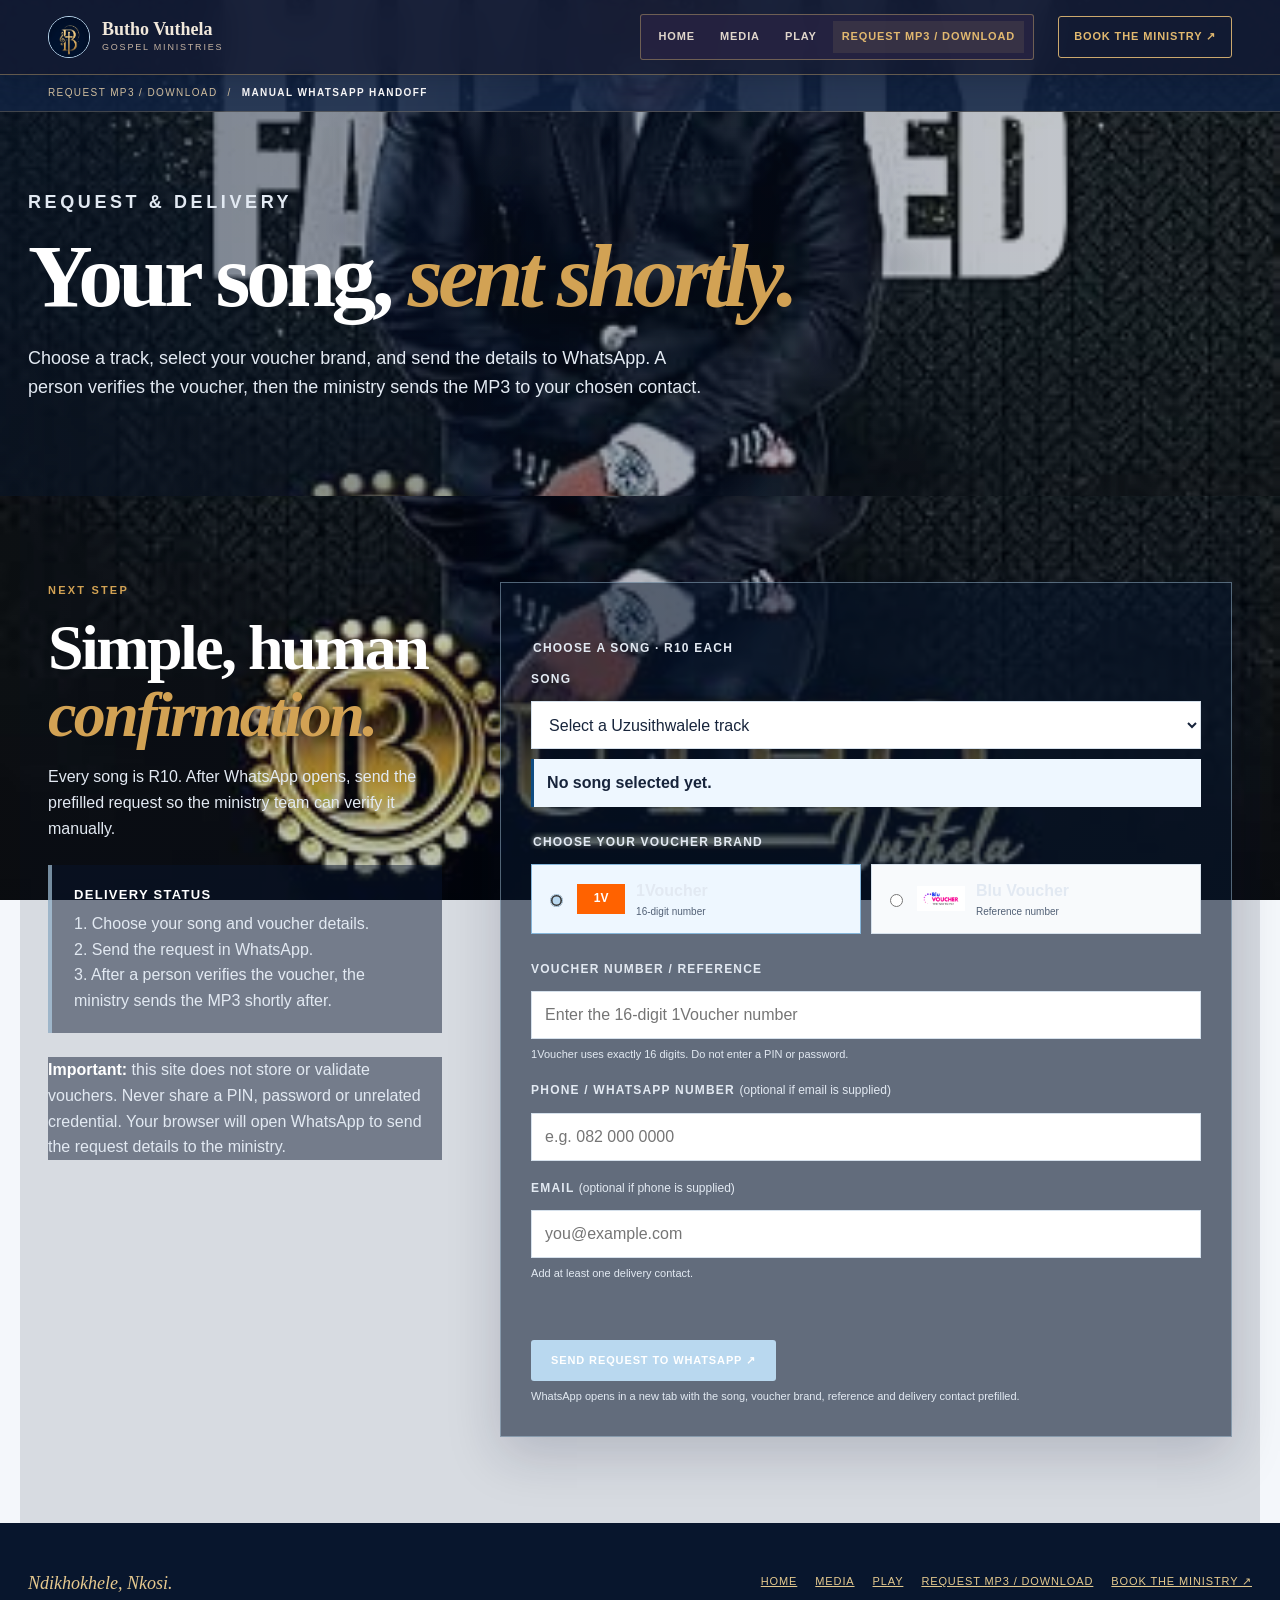
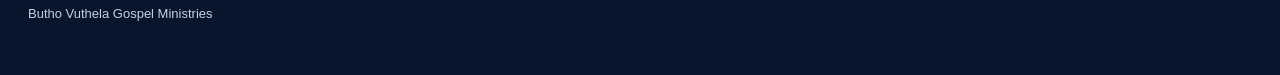
==== commit 43b7265c: "Polish request flow and add album catalog" ====
--- a/download.html
+++ b/download.html
@@ -2,5 +2,5 @@
 <html lang="en">
 <head><meta charset="utf-8"><meta name="viewport" content="width=device-width, initial-scale=1"><meta name="description" content="Request a Butho Vuthela MP3 through WhatsApp after manual voucher verification."><title>Request MP3 | Butho Vuthela Gospel Ministries</title><link rel="stylesheet" href="styles.css"></head>
 <body class="download-page"><a class="skip-link" href="#main">Skip to content</a><header class="site-header"><div class="nav-wrap"><a class="brand" href="index.html"><img class="brand-mark" src="assets/butho-vuthela-logo-mark.jpg" alt="Butho Vuthela logo"><span><strong>Butho Vuthela</strong><small>Gospel Ministries</small></span></a><button class="menu-toggle" type="button" aria-expanded="false" aria-controls="primary-navigation"><span class="menu-icon" aria-hidden="true">☰</span><span class="sr-only">Open navigation</span></button><nav id="primary-navigation" class="nav-links" aria-label="Primary"><a href="index.html">Home</a><a href="media.html">Media</a><a href="play.html">Play</a><a href="download.html" aria-current="page">Request MP3 / Download</a></nav><a class="booking-link" data-booking target="_blank" rel="noopener" href="#">Book the ministry ↗</a></div></header>
-<main id="main"><div class="context-bar"><div class="context-inner"><span>Request MP3 / Download</span><span aria-hidden="true">/</span><strong>Manual WhatsApp handoff</strong></div></div><section class="page-heading"><div class="page-heading-inner"><p class="eyebrow">Request & delivery</p><h1>Your song, <em>sent shortly.</em></h1><p>Choose a track, select your voucher brand, and send the details to WhatsApp. A person verifies the voucher, then the ministry sends the MP3 to your chosen contact.</p></div></section><section class="section"><div class="request-layout"><div><p class="eyebrow">Next step</p><h2>Simple, human<br><em>confirmation.</em></h2><p class="section-lead">Every song is R10. After WhatsApp opens, send the prefilled request so the ministry team can verify it manually.</p><div class="status-card"><strong>Delivery status</strong><span>1. Choose your song and voucher details.<br>2. Send the request in WhatsApp.<br>3. After a person verifies the voucher, the ministry sends the MP3 shortly after.</span></div><div class="warning"><strong>Important:</strong> this site does not store or validate vouchers. Never share a PIN, password or unrelated credential. Your browser will open WhatsApp to send the request details to the ministry.</div></div><div class="form-card"><form id="request-form" novalidate><fieldset><legend>Choose a song · R10 each</legend><label class="field-label" for="song">Song</label><select id="song" name="song" required><option value="">Select a Uzusithwalele track</option><option>Naba Besiza</option><option>Uzusithwalele</option><option>Mhlobo Wam</option><option>Sahlala Phantsi</option><option>Alikho</option><option>Intambo Emadlephudlephu</option><option>Mthandi Womphefumlo Wam</option><option>Hanbothula</option><option>Uthando</option><option>Umlilo Wempiliso</option></select></fieldset><fieldset><legend>Choose your voucher brand</legend><div class="voucher-grid"><label class="voucher-option"><input type="radio" name="voucher" value="1Voucher" checked><span class="voucher-1">1V</span><span><strong>1Voucher</strong><small>16-digit number</small></span></label><label class="voucher-option"><input type="radio" name="voucher" value="Blu Voucher"><img src="assets/blu-voucher-candidate.webp" alt="Blu Voucher logo"><span><strong>Blu Voucher</strong><small>Reference number</small></span></label></div></fieldset><div class="field"><label class="field-label" for="voucher-reference">Voucher number / reference</label><input id="voucher-reference" name="voucher-reference" type="text" required autocomplete="off"><p class="hint" id="voucher-hint">1Voucher uses exactly 16 digits. Do not enter a PIN or password.</p></div><div class="field"><label class="field-label" for="phone">Phone / WhatsApp number <span class="optional">(optional if email is supplied)</span></label><input id="phone" name="phone" type="tel" autocomplete="tel" placeholder="e.g. 082 000 0000"></div><div class="field"><label class="field-label" for="email">Email <span class="optional">(optional if phone is supplied)</span></label><input id="email" name="email" type="email" autocomplete="email" placeholder="you@example.com"><p class="hint">Add at least one delivery contact.</p></div><div id="form-status" class="form-status" role="status" aria-live="polite"></div><button class="button button-primary" type="submit">Send request to WhatsApp ↗</button><p class="hint">WhatsApp opens in a new tab with the song, voucher brand, reference and delivery contact prefilled.</p></form><div id="thank-you" class="thank-you" role="status" aria-live="polite"><h2>Thank you.</h2><p>Your <strong data-song>song</strong> request has been prepared for WhatsApp. The song will be sent shortly after a person verifies the voucher.</p><p>Keep an eye on the phone / WhatsApp number or email you provided.</p><a class="button button-dark" href="play.html">Return to the play room</a></div></div></div></section></main>
+<main id="main"><div class="context-bar"><div class="context-inner"><span>Request MP3 / Download</span><span aria-hidden="true">/</span><strong>Manual WhatsApp handoff</strong></div></div><section class="page-heading"><div class="page-heading-inner"><p class="eyebrow">Request & delivery</p><h1>Your song, <em>sent shortly.</em></h1><p>Choose a track, select your voucher brand, and send the details to WhatsApp. A person verifies the voucher, then the ministry sends the MP3 to your chosen contact.</p></div></section><section class="section"><div class="request-layout"><div><p class="eyebrow">Next step</p><h2>Simple, human<br><em>confirmation.</em></h2><p class="section-lead">Every song is R10. After WhatsApp opens, send the prefilled request so the ministry team can verify it manually.</p><div class="status-card"><strong>Delivery status</strong><span>1. Choose your song and voucher details.<br>2. Send the request in WhatsApp.<br>3. After a person verifies the voucher, the ministry sends the MP3 shortly after.</span></div><div class="warning"><strong>Important:</strong> this site does not store or validate vouchers. Never share a PIN, password or unrelated credential. Your browser will open WhatsApp to send the request details to the ministry.</div></div><div class="form-card"><form id="request-form" novalidate><fieldset><legend>Choose a song · R10 each</legend><label class="field-label" for="song">Song</label><select id="song" name="song" required><option value="">Select a Uzusithwalele track</option><option>Naba Besiza</option><option>Uzusithwalele</option><option>Mhlobo Wam</option><option>Sahlala Phantsi</option><option>Alikho</option><option>Intambo Emadlephudlephu</option><option>Mthandi Womphefumlo Wam</option><option>Hanbothula</option><option>Uthando</option><option>Umlilo Wempiliso</option></select><p class="selected-song" id="selected-song" role="status" aria-live="polite">No song selected yet.</p></fieldset><fieldset><legend>Choose your voucher brand</legend><div class="voucher-grid"><label class="voucher-option"><input type="radio" name="voucher" value="1Voucher" checked><span class="voucher-1">1V</span><span><strong>1Voucher</strong><small>16-digit number</small></span></label><label class="voucher-option"><input type="radio" name="voucher" value="Blu Voucher"><img src="assets/blu-voucher-candidate.webp" alt="Blu Voucher logo"><span><strong>Blu Voucher</strong><small>Reference number</small></span></label></div></fieldset><div class="field"><label class="field-label" for="voucher-reference">Voucher number / reference</label><input id="voucher-reference" name="voucher-reference" type="text" required autocomplete="off"><p class="hint" id="voucher-hint">1Voucher uses exactly 16 digits. Do not enter a PIN or password.</p></div><div class="field"><label class="field-label" for="phone">Phone / WhatsApp number <span class="optional">(optional if email is supplied)</span></label><input id="phone" name="phone" type="tel" autocomplete="tel" placeholder="e.g. 082 000 0000"></div><div class="field"><label class="field-label" for="email">Email <span class="optional">(optional if phone is supplied)</span></label><input id="email" name="email" type="email" autocomplete="email" placeholder="you@example.com"><p class="hint">Add at least one delivery contact.</p></div><div id="form-status" class="form-status" role="status" aria-live="polite"></div><button class="button button-primary" type="submit">Send request to WhatsApp ↗</button><p class="hint">WhatsApp opens in a new tab with the song, voucher brand, reference and delivery contact prefilled.</p></form><div id="thank-you" class="thank-you" role="status" aria-live="polite"><h2>Thank you.</h2><p>Your <strong data-song>song</strong> request has been prepared for WhatsApp. The song will be sent shortly after a person verifies the voucher.</p><p>Keep an eye on the phone / WhatsApp number or email you provided.</p><a class="button button-dark" href="play.html">Return to the play room</a></div></div></div></section></main>
 <footer class="site-footer"><div class="footer-inner"><div><p class="footer-line">Ndikhokhele, Nkosi.</p><p>Butho Vuthela Gospel Ministries</p></div><div class="footer-links"><a href="index.html">Home</a><a href="media.html">Media</a><a href="play.html">Play</a><a href="download.html">Request MP3 / Download</a><a data-booking target="_blank" rel="noopener" href="#">Book the ministry ↗</a></div></div></footer><a class="mobile-booking" data-booking target="_blank" rel="noopener" href="#">Book ministry ↗</a><button class="back-to-top" type="button" aria-label="Back to top">↑</button><script src="script.js"></script></body></html>
--- a/styles.css
+++ b/styles.css
@@ -1 +1,164 @@
-:root{--ink:#1b233b;--cream:#d8d0c7;--paper:#ebe2d5;--navy:#102342;--navy-deep:#08162d;--gold:#c0924a;--gold-dark:#76531f;--muted:#50566b;--line:#a79a9b;--success:#285c4a;--shadow:0 18px 50px rgba(18,24,45,.18)}*{box-sizing:border-box}html{scroll-behavior:smooth}body{margin:0;background:var(--cream) center top/cover fixed;background-image:linear-gradient(rgba(216,208,199,.84),rgba(216,208,199,.93)),url("assets/butho-vuthela-hero.jpg");color:var(--ink);font:16px/1.6 Arial,sans-serif}body.media-page{background-image:linear-gradient(rgba(216,208,199,.82),rgba(216,208,199,.91)),url("assets/ndozimela-ngaye-detail.jpg")}body.play-page{background-image:linear-gradient(rgba(216,208,199,.84),rgba(216,208,199,.92)),url("assets/uzusithwalele-portrait.jpg")}body.download-page{background-image:linear-gradient(rgba(216,208,199,.86),rgba(216,208,199,.93)),url("assets/ungasishiyi-thixo.jpg")}a{color:inherit}img{max-width:100%}.sr-only{position:absolute;width:1px;height:1px;padding:0;margin:-1px;overflow:hidden;clip:rect(0,0,0,0);white-space:nowrap;border:0}.skip-link{position:absolute;left:16px;top:-100px;background:var(--gold);color:#fff;padding:10px 14px;z-index:30}.skip-link:focus{top:12px}.site-header{position:sticky;top:0;z-index:20;background:rgba(18,27,52,.96);border-bottom:1px solid rgba(210,177,116,.42);box-shadow:0 5px 24px rgba(10,16,35,.24);backdrop-filter:blur(16px)}.nav-wrap{max-width:1240px;margin:auto;padding:14px 28px;display:flex;align-items:center;gap:24px}.brand{display:flex;align-items:center;gap:12px;text-decoration:none;margin-right:auto}.brand-mark{width:42px;height:42px;object-fit:cover;border-radius:50%;border:1px solid var(--gold)}.brand strong{display:block;color:#f1e8db;font:700 18px Georgia,serif}.brand small{display:block;color:#c6b4a3;font-size:9px;letter-spacing:.2em;text-transform:uppercase}.nav-links{display:flex;gap:7px;align-items:center;padding:6px 9px;border:1px solid rgba(201,170,111,.45);background:rgba(40,35,66,.84);border-radius:3px}.nav-links a{font-size:11px;font-weight:700;letter-spacing:.08em;text-transform:uppercase;text-decoration:none;color:#e0d6cb;padding:7px 9px}.nav-links a:hover,.nav-links a[aria-current=page]{color:#e1b86f;background:rgba(225,184,111,.1)}.booking-link,.button{display:inline-flex;align-items:center;justify-content:center;gap:10px;border-radius:3px;text-decoration:none;letter-spacing:.08em;text-transform:uppercase;font-size:11px;font-weight:700}.booking-link{border:1px solid #cba86d;padding:11px 15px;color:#e1b86f;white-space:nowrap}.button{border:0;padding:14px 20px;cursor:pointer}.button-primary{background:var(--gold);color:#fff}.button-dark{background:var(--navy);color:#fff}.button-quiet{background:transparent;border:1px solid rgba(231,206,158,.55);color:#f6e8cd}.button:hover,.booking-link:hover{transform:translateY(-1px);box-shadow:0 8px 20px rgba(20,33,58,.12)}.menu-toggle{display:none;background:transparent;color:#ead7b0;border:1px solid rgba(201,170,111,.45);padding:8px 10px;font-size:18px}.context-bar{background:rgba(16,35,66,.88);color:#d8c5a3;border-bottom:1px solid rgba(210,177,116,.25)}.context-inner{max-width:1240px;margin:auto;padding:10px 28px;font-size:10px;letter-spacing:.14em;text-transform:uppercase;display:flex;gap:10px}.context-inner strong{color:#fff}.hero{background:linear-gradient(90deg,rgba(8,22,45,.97),rgba(8,22,45,.72)),url("assets/butho-vuthela-hero.jpg") center/cover;color:#fff}.hero-inner{max-width:1240px;margin:auto;min-height:610px;padding:80px 28px;display:grid;grid-template-columns:1fr .86fr;gap:76px;align-items:center}.eyebrow{margin:0 0 16px;color:#d2a254;font-size:11px;font-weight:700;letter-spacing:.2em;text-transform:uppercase}.hero h1,.page-heading h1{font:700 clamp(52px,7vw,92px)/.98 Georgia,serif;letter-spacing:-.05em;margin:0 0 24px}.hero h1 em,.page-heading h1 em,h2 em{color:#d2a254;font-style:italic}.hero-copy{max-width:590px}.hero-copy p{color:#c8d1df;max-width:500px;font-size:18px}.hero-line{margin:28px 0 0;color:#edd6ae!important;font:italic 22px/1.3 Georgia,serif!important}.hero-actions{display:flex;gap:14px;flex-wrap:wrap;margin:32px 0}.hero-art{height:520px;margin:0;position:relative;border:1px solid rgba(221,173,89,.7);overflow:hidden;box-shadow:0 20px 60px rgba(0,0,0,.28)}.hero-art img{width:100%;height:100%;object-fit:cover;object-position:center 38%}.hero-art:after{content:"";position:absolute;inset:0;background:linear-gradient(180deg,transparent 38%,rgba(5,12,27,.82))}.hero-art figcaption{position:absolute;z-index:1;bottom:24px;left:25px;color:#f1ddb9;letter-spacing:.16em;text-transform:uppercase;font-size:10px}.section{max-width:1240px;margin:auto;padding:86px 28px;background:rgba(216,208,199,.72)}.section-head{display:flex;align-items:end;justify-content:space-between;gap:30px;margin-bottom:28px}.section h2,.page-heading h2{font:700 clamp(38px,5vw,64px)/1.04 Georgia,serif;letter-spacing:-.04em;margin:0 0 14px}.section-lead{max-width:550px;color:var(--muted)}.split{display:grid;grid-template-columns:.9fr 1.1fr;gap:60px;align-items:start}.status-card{background:#cfc1b2;border-left:4px solid var(--gold);padding:20px 22px;margin:24px 0;color:#394359}.status-card strong{display:block;color:var(--ink);font-size:13px;letter-spacing:.1em;text-transform:uppercase;margin-bottom:5px}.featured-song{display:grid;grid-template-columns:150px 1fr;gap:24px;align-items:center;background:#453753;color:#f0e6d8;border:1px solid #73617e;padding:22px;box-shadow:var(--shadow)}.featured-song-art{height:180px;overflow:hidden}.featured-song-art img{width:100%;height:100%;object-fit:cover}.featured-song h3{font:700 30px Georgia,serif;color:#f0d09a;margin:4px 0 6px}.featured-song p{color:#d4c1b5}.kicker{color:var(--gold-dark);font-size:11px;font-weight:700;letter-spacing:.16em;text-transform:uppercase}.featured-song .kicker{color:#e4bf7f}.text-link{color:#f0d09a;font-size:11px;font-weight:700;letter-spacing:.1em;text-transform:uppercase;text-decoration:none}.catalog-section{padding-top:20px}.catalog-tools{display:flex;gap:16px;align-items:center;justify-content:space-between;margin-bottom:24px;flex-wrap:wrap}.search-field{position:relative;flex:0 1 280px}.search-field input{width:100%;height:44px;padding:0 38px 0 14px;background:#f1e8dc;border:1px solid #a99b92;color:var(--ink);font:inherit}.search-field span:last-child{position:absolute;right:13px;top:8px;font-size:23px;color:var(--gold-dark)}.chip-group{display:flex;gap:7px;flex-wrap:wrap}.chip{border:1px solid #a99b92;background:rgba(241,232,220,.75);color:var(--ink);padding:9px 12px;cursor:pointer;font-size:10px;font-weight:700;letter-spacing:.08em;text-transform:uppercase}.chip:hover,.chip.is-active{background:var(--navy);border-color:var(--navy);color:#fff}.catalog-grid{display:grid;grid-template-columns:repeat(2,1fr);gap:12px}.song-card{display:flex;align-items:center;gap:16px;background:var(--paper);border:1px solid var(--line);padding:16px 18px;box-shadow:0 10px 25px rgba(18,24,45,.08)}.song-card .track-number{color:var(--gold-dark);font-size:11px;letter-spacing:.12em}.song-card div{flex:1}.song-card h3{margin:0;font:700 18px Georgia,serif}.song-card p{margin:3px 0 0;color:var(--muted);font-size:11px;text-transform:uppercase;letter-spacing:.08em}.song-card a{color:var(--gold-dark);font-size:10px;font-weight:700;letter-spacing:.1em;text-transform:uppercase;text-decoration:none;white-space:nowrap}.empty-state{color:var(--muted);padding:20px 0}.page-heading{background:linear-gradient(90deg,rgba(16,35,66,.96),rgba(16,35,66,.72)),url("assets/ndyanela-nguwe-bawo.jpg") center/cover;color:#fff;padding:76px 28px}.media-page .page-heading{background-image:linear-gradient(90deg,rgba(16,35,66,.95),rgba(16,35,66,.68)),url("assets/ndozimela-ngaye.jpg")}.play-page .page-heading{background-image:linear-gradient(90deg,rgba(16,35,66,.95),rgba(16,35,66,.7)),url("assets/uzusithwalele-portrait.jpg")}.download-page .page-heading{background-image:linear-gradient(90deg,rgba(16,35,66,.95),rgba(16,35,66,.68)),url("assets/ungasishiyi-thixo.jpg")}.page-heading-inner{max-width:1240px;margin:auto}.page-heading p{max-width:680px;color:#cdd5e1;font-size:18px}.gallery-grid{display:grid;grid-template-columns:repeat(3,1fr);gap:18px}.gallery-card{margin:0;background:var(--paper);border:1px solid var(--line);box-shadow:0 12px 30px rgba(20,33,58,.08);overflow:hidden}.gallery-trigger{display:block;width:100%;padding:0;border:0;background:none;text-align:left;color:inherit;cursor:zoom-in}.gallery-card img{display:block;width:100%;height:290px;object-fit:cover;transition:transform .35s}.gallery-card:hover img,.gallery-trigger:focus img{transform:scale(1.03)}.gallery-card figcaption{padding:17px 18px;color:var(--muted);font-size:12px;letter-spacing:.08em;text-transform:uppercase}.spotify-card{background:var(--paper);border:1px solid var(--line);box-shadow:var(--shadow);padding:24px}.spotify-heading{display:flex;justify-content:space-between;gap:20px;align-items:start}.spotify-heading h2{margin:0 0 18px;font:700 42px Georgia,serif}.service-status{color:var(--success);font-size:11px;font-weight:700;letter-spacing:.08em;text-transform:uppercase}.service-status i{display:inline-block;width:8px;height:8px;background:#5e9a70;border-radius:50%;margin-right:7px}.spotify-frame{width:100%;height:380px;border:0;border-radius:12px;background:#17152a}.request-layout{display:grid;grid-template-columns:.7fr 1.3fr;gap:58px;align-items:start}.form-card{background:var(--paper);border:1px solid var(--line);box-shadow:var(--shadow);padding:30px}.form-card fieldset{border:0;padding:0;margin:26px 0}.form-card legend,.field-label{display:block;font-size:12px;font-weight:700;letter-spacing:.1em;text-transform:uppercase;margin-bottom:12px}.form-card select,.field input{width:100%;height:48px;border:1px solid #a99b92;background:#f1e8dc;padding:0 13px;color:var(--ink);font:inherit}.field{margin:18px 0}.optional{font-weight:400;text-transform:none;letter-spacing:0}.voucher-grid{display:grid;grid-template-columns:1fr 1fr;gap:10px}.voucher-option{display:flex;align-items:center;gap:11px;border:1px solid var(--line);padding:13px;cursor:pointer;background:#ded3c7}.voucher-option:has(input:checked){border-color:var(--gold);background:#ead8b8}.voucher-option input{accent-color:var(--gold)}.voucher-option img{width:48px;height:30px;object-fit:contain}.voucher-1{width:48px;height:30px;display:grid;place-items:center;background:#ff6200;color:#fff;font-weight:700;font-size:12px}.voucher-option small{display:block;color:var(--muted);font-size:10px}.field input:focus,.form-card select:focus,.search-field input:focus,.chip:focus,.menu-toggle:focus,.button:focus,.booking-link:focus,.nav-links a:focus,.gallery-trigger:focus,.lightbox-close:focus{outline:3px solid rgba(192,146,74,.45);outline-offset:2px}.hint{color:var(--muted);font-size:11px;margin:7px 0 0}.form-status{min-height:24px;margin:16px 0;color:var(--success);font-weight:700;font-size:14px}.thank-you{display:none;padding:24px;background:#d9e4dc;border:1px solid #97b6a6;color:#234c3b}.thank-you.is-visible{display:block}.thank-you h2{font-size:30px;margin:0 0 8px}.site-footer{background:var(--navy-deep);color:#fff;padding:50px 28px}.footer-inner{max-width:1240px;margin:auto;display:flex;justify-content:space-between;gap:30px;flex-wrap:wrap}.site-footer p{margin:0;color:#c7d0dd;font-size:13px}.site-footer .footer-line{color:#e6c98f;font:italic 18px Georgia,serif;margin-bottom:10px}.footer-links{display:flex;gap:18px;flex-wrap:wrap}.footer-links a{color:#e4c98e;font-size:11px;text-transform:uppercase;letter-spacing:.08em}.mobile-booking{display:none}.back-to-top{display:none;position:fixed;right:18px;bottom:78px;z-index:9;border:1px solid var(--gold);background:var(--navy);color:#fff;width:38px;height:38px;border-radius:50%;cursor:pointer;font-size:18px}.back-to-top.is-visible{display:block}.lightbox{position:fixed;inset:0;z-index:40;display:grid;place-items:center;padding:24px;background:rgba(4,10,24,.88)}.lightbox[hidden]{display:none}.lightbox-panel{position:relative;max-width:min(900px,94vw);max-height:90vh}.lightbox-panel img{display:block;max-width:100%;max-height:78vh;object-fit:contain;border:1px solid #e1b86f}.lightbox-panel p{color:#f0e6d8;margin:10px 0 0;font-size:12px;letter-spacing:.08em;text-transform:uppercase}.lightbox-close{position:absolute;right:-13px;top:-15px;width:34px;height:34px;border:1px solid #e1b86f;border-radius:50%;background:var(--navy);color:#fff;font-size:24px;line-height:1;cursor:pointer}@media(max-width:900px){.nav-wrap{padding:13px 18px}.menu-toggle{display:block;order:2}.booking-link{order:3;font-size:9px;padding:9px 11px}.nav-links{display:none;order:4;width:100%;flex-direction:column;align-items:stretch}.nav-links.is-open{display:flex}.nav-links a{text-align:center}.hero-inner,.split,.request-layout{grid-template-columns:1fr;gap:38px}.hero-inner{padding:58px 20px}.hero-art{height:430px}.section{padding:68px 20px}.page-heading{padding:58px 20px}.gallery-grid{grid-template-columns:1fr 1fr}.section-head{align-items:flex-start;flex-direction:column}.context-inner{padding:10px 20px}}@media(max-width:560px){.brand strong{font-size:15px}.brand small{font-size:8px}.hero h1,.page-heading h1{font-size:52px}.hero-copy p{font-size:16px}.hero-art{height:340px}.gallery-grid,.voucher-grid,.catalog-grid{grid-template-columns:1fr}.gallery-card img{height:260px}.form-card{padding:20px}.footer-inner{display:grid}.mobile-booking{display:inline-flex;position:fixed;right:16px;bottom:16px;z-index:9;background:var(--gold);color:#fff;padding:13px 16px;border-radius:99px;font-size:10px;font-weight:700;letter-spacing:.08em;text-decoration:none;box-shadow:0 10px 24px rgba(0,0,0,.2)}.spotify-heading{display:block}.service-status{display:block;margin-bottom:12px}.song-card{align-items:flex-start;flex-wrap:wrap}.song-card div{min-width:calc(100% - 55px)}.song-card a{margin-left:35px}}
+:root{--ink:#17243b;--cream:#f4f7fb;--paper:rgba(255,255,255,.95);--navy:#102342;--navy-deep:#08162d;--gold:#b9d8ef;--gold-dark:#0f4c81;--muted:#526176;--line:#d5e0eb;--success:#285c4a;--shadow:0 18px 50px rgba(18,24,45,.18)}*{box-sizing:border-box}html{scroll-behavior:smooth}body{--page-bg:url("assets/current-profile.png");margin:0;background:var(--cream);color:var(--ink);font:16px/1.6 Arial,sans-serif}body:before{content:"";position:fixed;inset:0;z-index:0;pointer-events:none;background-image:linear-gradient(rgba(8,22,45,.28),rgba(8,22,45,.28)),var(--page-bg);background-position:center;background-size:cover;background-repeat:no-repeat;opacity:.85}body> *{position:relative;z-index:1}body.media-page{--page-bg:url("assets/current-profile.png")}body.play-page{--page-bg:url("assets/uzusithwalele-latest.jpg")}body.download-page{--page-bg:url("assets/mpompoma-black-suit.jpg")}a{color:inherit}img{max-width:100%}.sr-only{position:absolute;width:1px;height:1px;padding:0;margin:-1px;overflow:hidden;clip:rect(0,0,0,0);white-space:nowrap;border:0}.skip-link{position:absolute;left:16px;top:-100px;background:var(--gold);color:#fff;padding:10px 14px;z-index:30}.skip-link:focus{top:12px}.site-header{position:sticky;top:0;z-index:20;background:rgba(18,27,52,.96);border-bottom:1px solid rgba(210,177,116,.42);box-shadow:0 5px 24px rgba(10,16,35,.24);backdrop-filter:blur(16px)}.nav-wrap{max-width:1240px;margin:auto;padding:14px 28px;display:flex;align-items:center;gap:24px}.brand{display:flex;align-items:center;gap:12px;text-decoration:none;margin-right:auto}.brand-mark{width:42px;height:42px;object-fit:cover;border-radius:50%;border:1px solid var(--gold)}.brand strong{display:block;color:#f1e8db;font:700 18px Georgia,serif}.brand small{display:block;color:#c6b4a3;font-size:9px;letter-spacing:.2em;text-transform:uppercase}.nav-links{display:flex;gap:7px;align-items:center;padding:6px 9px;border:1px solid rgba(201,170,111,.45);background:rgba(40,35,66,.84);border-radius:3px}.nav-links a{font-size:11px;font-weight:700;letter-spacing:.08em;text-transform:uppercase;text-decoration:none;color:#e0d6cb;padding:7px 9px}.nav-links a:hover,.nav-links a[aria-current=page]{color:#e1b86f;background:rgba(225,184,111,.1)}.booking-link,.button{display:inline-flex;align-items:center;justify-content:center;gap:10px;border-radius:3px;text-decoration:none;letter-spacing:.08em;text-transform:uppercase;font-size:11px;font-weight:700}.booking-link{border:1px solid #cba86d;padding:11px 15px;color:#e1b86f;white-space:nowrap}.button{border:0;padding:14px 20px;cursor:pointer}.button-primary{background:var(--gold);color:#fff}.button-dark{background:var(--navy);color:#fff}.button-quiet{background:transparent;border:1px solid rgba(231,206,158,.55);color:#f6e8cd}.button:hover,.booking-link:hover{transform:translateY(-1px);box-shadow:0 8px 20px rgba(20,33,58,.12)}.menu-toggle{display:none;background:transparent;color:#ead7b0;border:1px solid rgba(201,170,111,.45);padding:8px 10px;font-size:18px}.context-bar{background:rgba(16,35,66,.88);color:#d8c5a3;border-bottom:1px solid rgba(210,177,116,.25)}.context-inner{max-width:1240px;margin:auto;padding:10px 28px;font-size:10px;letter-spacing:.14em;text-transform:uppercase;display:flex;gap:10px}.context-inner strong{color:#fff}.hero{background:linear-gradient(90deg,rgba(8,22,45,.97),rgba(8,22,45,.72)),url("assets/butho-vuthela-hero.jpg") center/cover;color:#fff}.hero-inner{max-width:1240px;margin:auto;min-height:610px;padding:80px 28px;display:grid;grid-template-columns:1fr .86fr;gap:76px;align-items:center}.eyebrow{margin:0 0 16px;color:#d2a254;font-size:11px;font-weight:700;letter-spacing:.2em;text-transform:uppercase}.hero h1,.page-heading h1{font:700 clamp(52px,7vw,92px)/.98 Georgia,serif;letter-spacing:-.05em;margin:0 0 24px}.hero h1 em,.page-heading h1 em,h2 em{color:#d2a254;font-style:italic}.hero-copy{max-width:590px}.hero-copy p{color:#c8d1df;max-width:500px;font-size:18px}.hero-line{margin:28px 0 0;color:#edd6ae!important;font:italic 22px/1.3 Georgia,serif!important}.hero-actions{display:flex;gap:14px;flex-wrap:wrap;margin:32px 0}.hero-art{height:520px;margin:0;position:relative;border:1px solid rgba(221,173,89,.7);overflow:hidden;box-shadow:0 20px 60px rgba(0,0,0,.28)}.hero-art img{width:100%;height:100%;object-fit:cover;object-position:center 38%}.hero-art:after{content:"";position:absolute;inset:0;background:linear-gradient(180deg,transparent 38%,rgba(5,12,27,.82))}.hero-art figcaption{position:absolute;z-index:1;bottom:24px;left:25px;color:#f1ddb9;letter-spacing:.16em;text-transform:uppercase;font-size:10px}.section{max-width:1240px;margin:auto;padding:86px 28px;background:rgba(255,255,255,.88);box-shadow:0 16px 40px rgba(18,24,45,.06)}.section-head{display:flex;align-items:end;justify-content:space-between;gap:30px;margin-bottom:28px}.section h2,.page-heading h2{font:700 clamp(38px,5vw,64px)/1.04 Georgia,serif;letter-spacing:-.04em;margin:0 0 14px}.section-lead{max-width:550px;color:var(--muted)}.split{display:grid;grid-template-columns:.9fr 1.1fr;gap:60px;align-items:start}.status-card{background:#f4f7fb;border-left:4px solid var(--gold);padding:20px 22px;margin:24px 0;color:#394359}.status-card strong{display:block;color:var(--ink);font-size:13px;letter-spacing:.1em;text-transform:uppercase;margin-bottom:5px}.featured-song{display:grid;grid-template-columns:150px 1fr;gap:24px;align-items:center;background:rgba(255,255,255,.97);color:var(--ink);border:1px solid var(--line);padding:22px;box-shadow:var(--shadow)}.featured-song-art{height:180px;overflow:hidden}.featured-song-art img{width:100%;height:100%;object-fit:cover}.featured-song h3{font:700 30px Georgia,serif;color:var(--navy);margin:4px 0 6px}.featured-song p{color:var(--muted)}.kicker{color:var(--gold-dark);font-size:11px;font-weight:700;letter-spacing:.16em;text-transform:uppercase}.featured-song .kicker{color:var(--gold-dark)}.text-link{color:var(--gold-dark);font-size:11px;font-weight:700;letter-spacing:.1em;text-transform:uppercase;text-decoration:none}.catalog-section{padding-top:20px}.catalog-tools{display:flex;gap:16px;align-items:center;justify-content:space-between;margin-bottom:24px;flex-wrap:wrap}.search-field{position:relative;flex:0 1 280px}.search-field input{width:100%;height:44px;padding:0 38px 0 14px;background:#fff;border:1px solid var(--line);color:var(--ink);font:inherit}.search-field span:last-child{position:absolute;right:13px;top:8px;font-size:23px;color:var(--gold-dark)}.chip-group{display:flex;gap:7px;flex-wrap:wrap}.chip{border:1px solid var(--line);background:rgba(255,255,255,.9);color:var(--ink);padding:9px 12px;cursor:pointer;font-size:10px;font-weight:700;letter-spacing:.08em;text-transform:uppercase}.chip:hover,.chip.is-active{background:var(--navy);border-color:var(--navy);color:#fff}.catalog-grid{display:grid;grid-template-columns:repeat(2,1fr);gap:12px}.song-card{display:flex;align-items:center;gap:16px;background:var(--paper);border:1px solid var(--line);padding:16px 18px;box-shadow:0 10px 25px rgba(18,24,45,.08)}.song-card .track-number{color:var(--gold-dark);font-size:11px;letter-spacing:.12em}.song-card div{flex:1}.song-card h3{margin:0;font:700 18px Georgia,serif}.song-card p{margin:3px 0 0;color:var(--muted);font-size:11px;text-transform:uppercase;letter-spacing:.08em}.song-card a{color:var(--gold-dark);font-size:10px;font-weight:700;letter-spacing:.1em;text-transform:uppercase;text-decoration:none;white-space:nowrap}.empty-state{color:var(--muted);padding:20px 0}.page-heading{background:linear-gradient(90deg,rgba(16,35,66,.96),rgba(16,35,66,.72)),url("assets/ndyanela-nguwe-bawo.jpg") center/cover;color:#fff;padding:76px 28px}.media-page .page-heading{background-image:linear-gradient(90deg,rgba(16,35,66,.95),rgba(16,35,66,.68)),url("assets/current-profile.png")}.play-page .page-heading{background-image:linear-gradient(90deg,rgba(16,35,66,.95),rgba(16,35,66,.7)),url("assets/uzusithwalele-latest.jpg")}.download-page .page-heading{background-image:linear-gradient(90deg,rgba(16,35,66,.95),rgba(16,35,66,.68)),url("assets/mpompoma-black-suit.jpg")}.page-heading-inner{max-width:1240px;margin:auto}.page-heading p{max-width:680px;color:#cdd5e1;font-size:18px}.gallery-grid{display:grid;grid-template-columns:repeat(3,1fr);gap:18px}.gallery-card{margin:0;background:var(--paper);border:1px solid var(--line);box-shadow:0 12px 30px rgba(20,33,58,.08);overflow:hidden}.gallery-trigger{display:block;width:100%;padding:0;border:0;background:none;text-align:left;color:inherit;cursor:zoom-in}.gallery-card img{display:block;width:100%;height:290px;object-fit:cover;transition:transform .35s}.gallery-card:hover img,.gallery-trigger:focus img{transform:scale(1.03)}.gallery-card figcaption{padding:17px 18px;color:var(--muted);font-size:12px;letter-spacing:.08em;text-transform:uppercase}.spotify-card{background:var(--paper);border:1px solid var(--line);box-shadow:var(--shadow);padding:24px}.spotify-heading{display:flex;justify-content:space-between;gap:20px;align-items:start}.spotify-heading h2{margin:0 0 18px;font:700 42px Georgia,serif}.service-status{color:var(--success);font-size:11px;font-weight:700;letter-spacing:.08em;text-transform:uppercase}.service-status i{display:inline-block;width:8px;height:8px;background:#5e9a70;border-radius:50%;margin-right:7px}.spotify-frame{width:100%;height:380px;border:0;border-radius:12px;background:#17152a}.request-layout{display:grid;grid-template-columns:.7fr 1.3fr;gap:58px;align-items:start}.form-card{background:var(--paper);border:1px solid var(--line);box-shadow:var(--shadow);padding:30px}.form-card fieldset{border:0;padding:0;margin:26px 0}.form-card legend,.field-label{display:block;font-size:12px;font-weight:700;letter-spacing:.1em;text-transform:uppercase;margin-bottom:12px}.form-card select,.field input{width:100%;height:48px;border:1px solid var(--line);background:#fff;padding:0 13px;color:var(--ink);font:inherit}.field{margin:18px 0}.optional{font-weight:400;text-transform:none;letter-spacing:0}.voucher-grid{display:grid;grid-template-columns:1fr 1fr;gap:10px}.voucher-option{display:flex;align-items:center;gap:11px;border:1px solid var(--line);padding:13px;cursor:pointer;background:#f8fafc}.voucher-option:has(input:checked){border-color:#86b6da;background:#eef7ff}.voucher-option input{accent-color:var(--gold)}.voucher-option img{width:48px;height:30px;object-fit:contain}.voucher-1{width:48px;height:30px;display:grid;place-items:center;background:#ff6200;color:#fff;font-weight:700;font-size:12px}.voucher-option small{display:block;color:var(--muted);font-size:10px}.field input:focus,.form-card select:focus,.search-field input:focus,.chip:focus,.menu-toggle:focus,.button:focus,.booking-link:focus,.nav-links a:focus,.gallery-trigger:focus,.lightbox-close:focus{outline:3px solid rgba(192,146,74,.45);outline-offset:2px}.hint{color:var(--muted);font-size:11px;margin:7px 0 0}.form-status{min-height:24px;margin:16px 0;color:var(--success);font-weight:700;font-size:14px}.thank-you{display:none;padding:24px;background:#f1f8f4;border:1px solid #97b6a6;color:#234c3b}.thank-you.is-visible{display:block}.thank-you h2{font-size:30px;margin:0 0 8px}.home-dock{max-width:1184px;margin:0 auto 40px;padding:0 28px;display:grid;grid-template-columns:repeat(4,1fr);gap:12px}.home-dock-link{display:grid;grid-template-columns:auto 1fr;column-gap:12px;align-items:center;padding:18px 16px;background:rgba(255,255,255,.96);border:1px solid var(--line);border-top:3px solid transparent;box-shadow:0 12px 28px rgba(18,24,45,.09);text-decoration:none;transition:transform .2s,box-shadow .2s,border-color .2s}.home-dock-link:hover,.home-dock-link:focus-visible,.home-dock-link.is-current{transform:translateY(-3px);border-top-color:var(--gold-dark);box-shadow:0 16px 32px rgba(18,24,45,.14)}.home-dock-link span:not(.dock-index){font:700 17px Georgia,serif;color:var(--navy)}.home-dock-link small{grid-column:2;color:var(--muted);font-size:10px;line-height:1.3;letter-spacing:.05em;text-transform:uppercase}.dock-index{color:var(--gold-dark);font-size:10px;font-weight:700;letter-spacing:.12em;align-self:start}.home-dock-link:focus-visible{outline:3px solid rgba(185,216,239,.9);outline-offset:3px}.site-footer{background:var(--navy-deep);color:#fff;padding:50px 28px}.footer-inner{max-width:1240px;margin:auto;display:flex;justify-content:space-between;gap:30px;flex-wrap:wrap}.site-footer p{margin:0;color:#c7d0dd;font-size:13px}.site-footer .footer-line{color:#e6c98f;font:italic 18px Georgia,serif;margin-bottom:10px}.footer-links{display:flex;gap:18px;flex-wrap:wrap}.footer-links a{color:#e4c98e;font-size:11px;text-transform:uppercase;letter-spacing:.08em}.mobile-booking{display:none}.back-to-top{display:none;position:fixed;right:18px;bottom:78px;z-index:9;border:1px solid var(--gold);background:var(--navy);color:#fff;width:38px;height:38px;border-radius:50%;cursor:pointer;font-size:18px}.back-to-top.is-visible{display:block}.lightbox{position:fixed;inset:0;z-index:40;display:grid;place-items:center;padding:24px;background:rgba(4,10,24,.88)}.lightbox[hidden]{display:none}.lightbox-panel{position:relative;max-width:min(900px,94vw);max-height:90vh}.lightbox-panel img{display:block;max-width:100%;max-height:78vh;object-fit:contain;border:1px solid #e1b86f}.lightbox-panel p{color:#f0e6d8;margin:10px 0 0;font-size:12px;letter-spacing:.08em;text-transform:uppercase}.lightbox-close{position:absolute;right:-13px;top:-15px;width:34px;height:34px;border:1px solid #e1b86f;border-radius:50%;background:var(--navy);color:#fff;font-size:24px;line-height:1;cursor:pointer}@media(max-width:900px){.home-dock{grid-template-columns:repeat(2,1fr);padding:0 20px}.nav-wrap{padding:13px 18px}.menu-toggle{display:block;order:2}.booking-link{order:3;font-size:9px;padding:9px 11px}.nav-links{display:none;order:4;width:100%;flex-direction:column;align-items:stretch}.nav-links.is-open{display:flex}.nav-links a{text-align:center}.hero-inner,.split,.request-layout{grid-template-columns:1fr;gap:38px}.hero-inner{padding:58px 20px}.hero-art{height:430px}.section{padding:68px 20px}.page-heading{padding:58px 20px}.gallery-grid{grid-template-columns:1fr 1fr}.section-head{align-items:flex-start;flex-direction:column}.context-inner{padding:10px 20px}}@media(max-width:560px){.home-dock{grid-template-columns:1fr;margin-bottom:28px}.brand strong{font-size:15px}.brand small{font-size:8px}.hero h1,.page-heading h1{font-size:52px}.hero-copy p{font-size:16px}.hero-art{height:340px}.gallery-grid,.voucher-grid,.catalog-grid{grid-template-columns:1fr}.gallery-card img{height:260px}.form-card{padding:20px}.footer-inner{display:grid}.mobile-booking{display:inline-flex;position:fixed;right:16px;bottom:16px;z-index:9;background:var(--gold);color:#fff;padding:13px 16px;border-radius:99px;font-size:10px;font-weight:700;letter-spacing:.08em;text-decoration:none;box-shadow:0 10px 24px rgba(0,0,0,.2)}.spotify-heading{display:block}.service-status{display:block;margin-bottom:12px}.song-card{align-items:flex-start;flex-wrap:wrap}.song-card div{min-width:calc(100% - 55px)}.song-card a{margin-left:35px}}.media-page:before,.play-page:before,.download-page:before{opacity:.78}
+/* Non-home pages: keep the artist photography clear and use navy only for readability. */
+.media-page:before,
+.play-page:before,
+.download-page:before {
+  opacity: 1;
+  background-image: linear-gradient(rgba(8, 22, 45, .16), rgba(8, 22, 45, .16)), var(--page-bg);
+}
+.media-page .page-heading,
+.play-page .page-heading,
+.download-page .page-heading {
+  background-image: linear-gradient(90deg, rgba(8, 22, 45, .58), rgba(8, 22, 45, .18)), url("assets/ndyanela-nguwe-bawo.jpg");
+}
+.media-page .page-heading {
+  background-image: linear-gradient(90deg, rgba(8, 22, 45, .58), rgba(8, 22, 45, .18)), url("assets/current-profile.png");
+}
+.play-page .page-heading {
+  background-image: linear-gradient(90deg, rgba(8, 22, 45, .58), rgba(8, 22, 45, .18)), url("assets/uzusithwalele-latest.jpg");
+}
+.download-page .page-heading {
+  background-image: linear-gradient(90deg, rgba(8, 22, 45, .58), rgba(8, 22, 45, .18)), url("assets/mpompoma-black-suit.jpg");
+}
+.media-page .section,
+.play-page .section,
+.download-page .section {
+  background: rgba(8, 22, 45, .12);
+  color: #f6f8fb;
+  box-shadow: none;
+}
+.media-page .section h2,
+.play-page .section h2,
+.download-page .section h2 {
+  color: #fff;
+}
+.media-page .section-lead,
+.play-page .section-lead,
+.download-page .section-lead,
+.media-page .page-heading p,
+.play-page .page-heading p,
+.download-page .page-heading p {
+  color: #e2e9f2;
+}
+.media-page .status-card,
+.play-page .status-card,
+.download-page .status-card,
+.download-page .warning {
+  background: rgba(8, 22, 45, .48);
+  color: #e2e9f2;
+  border-color: rgba(185, 216, 239, .62);
+}
+.media-page .status-card strong,
+.play-page .status-card strong,
+.download-page .status-card strong,
+.download-page .warning strong {
+  color: #fff;
+}
+.media-page .gallery-card,
+.play-page .spotify-card,
+.download-page .form-card {
+  background: rgba(8, 22, 45, .56);
+  color: #f6f8fb;
+  border-color: rgba(185, 216, 239, .42);
+}
+.play-page .song-card {
+  background: rgba(8, 22, 45, .56);
+  color: #f6f8fb;
+  border-color: rgba(185, 216, 239, .42);
+}
+.media-page .gallery-card figcaption,
+.play-page .spotify-card p,
+.play-page .song-card p,
+.download-page .form-card p,
+.download-page .form-card label,
+.download-page .form-card legend {
+  color: #e2e9f2;
+}
+.media-page .gallery-card .eyebrow,
+.play-page .spotify-card .kicker,
+.download-page .form-card .eyebrow {
+  color: #b9d8ef;
+}
+.media-page .chip,
+.play-page .chip,
+.download-page .chip {
+  background: rgba(8, 22, 45, .56);
+  color: #e2e9f2;
+  border-color: rgba(185, 216, 239, .42);
+}
+.media-page .chip:hover,
+.media-page .chip.is-active,
+.play-page .chip:hover,
+.play-page .chip.is-active,
+.download-page .chip:hover,
+.download-page .chip.is-active {
+  background: var(--navy);
+  color: #fff;
+}
+
+/* Home catalogue ending: an album-led listening and ministry booking preview. */
+.ministry-preview{padding-top:20px;padding-bottom:48px}
+.preview-card{display:grid;grid-template-columns:150px 1fr auto;gap:26px;align-items:center;background:linear-gradient(120deg,rgba(16,35,66,.98),rgba(24,61,99,.96));color:#fff;border:1px solid rgba(185,216,239,.7);padding:24px;box-shadow:var(--shadow)}
+.preview-art{height:170px;overflow:hidden;border:1px solid rgba(225,184,111,.7)}
+.preview-art img{width:100%;height:100%;object-fit:cover}
+.preview-copy h2{margin:0 0 12px;color:#fff;font:700 clamp(34px,4.5vw,56px)/1.04 Georgia,serif;letter-spacing:-.04em}
+.preview-copy h2 em{color:#d2a254;font-style:italic}
+.preview-copy p:not(.eyebrow){max-width:560px;margin:0;color:#dbe6f2}
+.preview-actions{display:flex;gap:12px;flex-wrap:wrap;margin-top:22px}
+.preview-actions .button-primary{background:#d2a254;color:#102342}
+.preview-note{display:flex;align-items:center;gap:10px;min-width:160px;color:#d2a254;text-transform:uppercase;letter-spacing:.08em;font-size:11px}
+.preview-note>span:first-child{display:grid;place-items:center;width:34px;height:34px;border:1px solid rgba(210,162,84,.7);border-radius:50%;font-size:12px}
+.preview-note strong,.preview-note small{display:block}.preview-note strong{color:#fff;font-size:10px}.preview-note small{margin-top:3px;color:#bfd0e2;font-size:9px}
+@media(max-width:900px){.preview-card{grid-template-columns:130px 1fr;gap:20px}.preview-note{grid-column:2}}
+@media(max-width:560px){.ministry-preview{padding-top:12px;padding-bottom:36px}.preview-card{grid-template-columns:1fr;padding:18px}.preview-art{height:210px}.preview-note{grid-column:auto}.preview-actions .button{width:100%}}
+.play-page:before {
+  background-image: linear-gradient(rgba(8, 22, 45, .08), rgba(8, 22, 45, .08)), var(--page-bg);
+}
+.play-page .page-heading {
+  background-image: linear-gradient(90deg, rgba(8, 22, 45, .34), rgba(8, 22, 45, .10)), url("assets/uzusithwalele-latest.jpg");
+}
+.play-page .section {
+  background: rgba(8, 22, 45, .06);
+}
+
+/* Final polish: keep native form controls legible across browser color schemes. */
+.form-card select,
+.form-card select:focus,
+.form-card input {
+  color-scheme: light;
+  color: var(--ink);
+  background-color: #fff;
+}
+.form-card select option,
+.form-card select option:checked {
+  color: var(--ink);
+  background-color: #fff;
+}
+.form-card select:focus-visible,
+.form-card input:focus-visible {
+  outline: 3px solid rgba(15, 76, 129, .38);
+  outline-offset: 2px;
+  border-color: var(--gold-dark);
+}
+.selected-song {
+  margin: 10px 0 0;
+  padding: 11px 13px;
+  border-left: 3px solid var(--gold-dark);
+  background: #eef7ff;
+  color: var(--ink) !important;
+  font-weight: 700;
+}
+.album-catalog { padding-top: 64px; }
+.album-grid { display:grid; grid-template-columns:repeat(4,1fr); gap:16px; }
+.album-card { display:flex; flex-direction:column; min-width:0; background:rgba(8,22,45,.58); border:1px solid rgba(185,216,239,.42); box-shadow:0 12px 28px rgba(2,12,28,.16); overflow:hidden; }
+.album-card img { display:block; width:100%; aspect-ratio:1; object-fit:cover; }
+.album-card-copy { padding:18px; }
+.album-card h3 { margin:4px 0 8px; color:#fff; font:700 24px/1.1 Georgia,serif; }
+.album-card p:not(.kicker) { margin:0 0 14px; color:#dbe6f2; font-size:13px; }
+.album-card .kicker { margin:0; color:#b9d8ef; }
+.album-card .text-link { color:#b9d8ef; }
+.catalog-note { margin:22px 0 0; color:#dbe6f2; font-size:12px; }
+.hero-booking { background:#e0b35f; color:#102342; box-shadow:0 10px 24px rgba(0,0,0,.18); }
+.hero-booking:hover, .hero-booking:focus-visible { background:#f0c875; color:#08162d; }
+@media(max-width:900px){.album-grid{grid-template-columns:repeat(2,1fr);}}
+@media(max-width:560px){.album-grid{grid-template-columns:1fr 1fr;gap:10px}.album-card-copy{padding:13px}.album-card h3{font-size:20px}.album-card p:not(.kicker){font-size:12px}.hero-actions .button{width:100%;}}
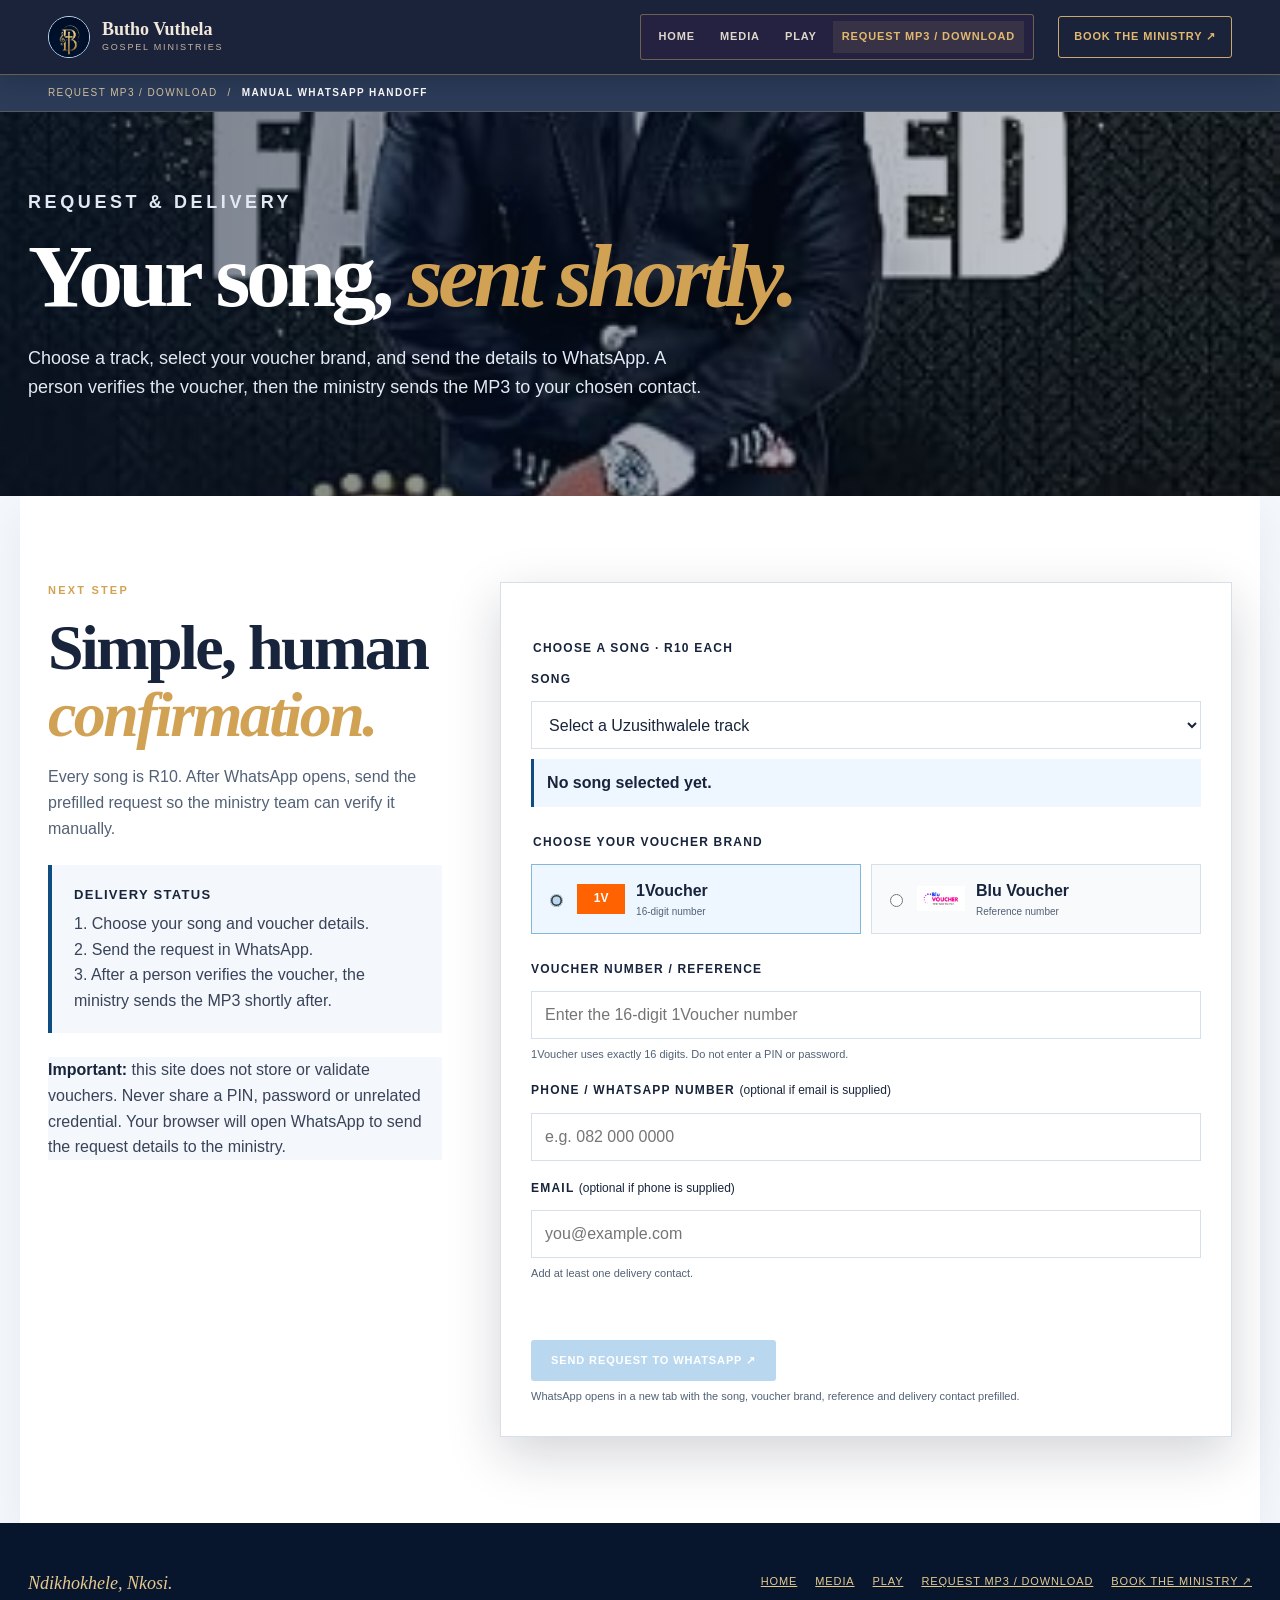
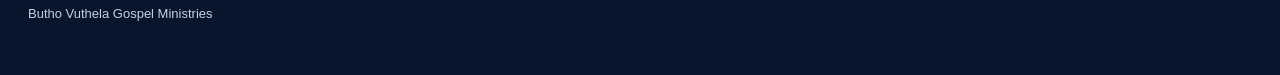
==== commit 982ee8d2: "Refresh ministry landing page and SEO metadata" ====
--- a/download.html
+++ b/download.html
@@ -1,6 +1,6 @@
 <!doctype html>
 <html lang="en">
-<head><meta charset="utf-8"><meta name="viewport" content="width=device-width, initial-scale=1"><meta name="description" content="Request a Butho Vuthela MP3 through WhatsApp after manual voucher verification."><title>Request MP3 | Butho Vuthela Gospel Ministries</title><link rel="stylesheet" href="styles.css"></head>
+<head><meta charset="utf-8"><meta name="viewport" content="width=device-width, initial-scale=1"><meta name="description" content="Request a Butho Vuthela gospel song through the voucher and WhatsApp delivery flow, with clear verification and privacy disclosures."><title>Request a Song | Butho Vuthela Gospel Ministries</title><link rel="stylesheet" href="styles.css"><link rel="canonical" href="https://butho-vuthela.github.io/gospel-ministries/download.html"><meta property="og:type" content="website"><meta property="og:url" content="https://butho-vuthela.github.io/gospel-ministries/download.html"><meta property="og:title" content="Request a Song | Butho Vuthela Gospel Ministries"><meta property="og:description" content="Request a Butho Vuthela gospel song through the voucher and WhatsApp delivery flow, with clear verification and privacy disclosures."><meta property="og:image" content="https://butho-vuthela.github.io/gospel-ministries/assets/butho-vuthela-traditional.png"><meta name="twitter:card" content="summary_large_image"><meta name="twitter:title" content="Request a Song | Butho Vuthela Gospel Ministries"><meta name="twitter:description" content="Request a Butho Vuthela gospel song through the voucher and WhatsApp delivery flow, with clear verification and privacy disclosures."><meta name="twitter:image" content="https://butho-vuthela.github.io/gospel-ministries/assets/butho-vuthela-traditional.png"><script type="application/ld+json">{"@context": "https://schema.org", "@type": "OfferCatalog", "name": "Butho Vuthela Gospel Ministries song requests", "url": "https://butho-vuthela.github.io/gospel-ministries/download.html", "provider": {"@type": "MusicGroup", "name": "Butho Vuthela Gospel Ministries", "url": "https://butho-vuthela.github.io/gospel-ministries/"}, "itemListElement": [{"@type": "Offer", "name": "Digital MP3 song request", "price": "10", "priceCurrency": "ZAR", "availability": "https://schema.org/InStock", "url": "https://butho-vuthela.github.io/gospel-ministries/download.html"}]}</script></head>
 <body class="download-page"><a class="skip-link" href="#main">Skip to content</a><header class="site-header"><div class="nav-wrap"><a class="brand" href="index.html"><img class="brand-mark" src="assets/butho-vuthela-logo-mark.jpg" alt="Butho Vuthela logo"><span><strong>Butho Vuthela</strong><small>Gospel Ministries</small></span></a><button class="menu-toggle" type="button" aria-expanded="false" aria-controls="primary-navigation"><span class="menu-icon" aria-hidden="true">☰</span><span class="sr-only">Open navigation</span></button><nav id="primary-navigation" class="nav-links" aria-label="Primary"><a href="index.html">Home</a><a href="media.html">Media</a><a href="play.html">Play</a><a href="download.html" aria-current="page">Request MP3 / Download</a></nav><a class="booking-link" data-booking target="_blank" rel="noopener" href="#">Book the ministry ↗</a></div></header>
 <main id="main"><div class="context-bar"><div class="context-inner"><span>Request MP3 / Download</span><span aria-hidden="true">/</span><strong>Manual WhatsApp handoff</strong></div></div><section class="page-heading"><div class="page-heading-inner"><p class="eyebrow">Request & delivery</p><h1>Your song, <em>sent shortly.</em></h1><p>Choose a track, select your voucher brand, and send the details to WhatsApp. A person verifies the voucher, then the ministry sends the MP3 to your chosen contact.</p></div></section><section class="section"><div class="request-layout"><div><p class="eyebrow">Next step</p><h2>Simple, human<br><em>confirmation.</em></h2><p class="section-lead">Every song is R10. After WhatsApp opens, send the prefilled request so the ministry team can verify it manually.</p><div class="status-card"><strong>Delivery status</strong><span>1. Choose your song and voucher details.<br>2. Send the request in WhatsApp.<br>3. After a person verifies the voucher, the ministry sends the MP3 shortly after.</span></div><div class="warning"><strong>Important:</strong> this site does not store or validate vouchers. Never share a PIN, password or unrelated credential. Your browser will open WhatsApp to send the request details to the ministry.</div></div><div class="form-card"><form id="request-form" novalidate><fieldset><legend>Choose a song · R10 each</legend><label class="field-label" for="song">Song</label><select id="song" name="song" required><option value="">Select a Uzusithwalele track</option><option>Naba Besiza</option><option>Uzusithwalele</option><option>Mhlobo Wam</option><option>Sahlala Phantsi</option><option>Alikho</option><option>Intambo Emadlephudlephu</option><option>Mthandi Womphefumlo Wam</option><option>Hanbothula</option><option>Uthando</option><option>Umlilo Wempiliso</option></select><p class="selected-song" id="selected-song" role="status" aria-live="polite">No song selected yet.</p></fieldset><fieldset><legend>Choose your voucher brand</legend><div class="voucher-grid"><label class="voucher-option"><input type="radio" name="voucher" value="1Voucher" checked><span class="voucher-1">1V</span><span><strong>1Voucher</strong><small>16-digit number</small></span></label><label class="voucher-option"><input type="radio" name="voucher" value="Blu Voucher"><img src="assets/blu-voucher-candidate.webp" alt="Blu Voucher logo"><span><strong>Blu Voucher</strong><small>Reference number</small></span></label></div></fieldset><div class="field"><label class="field-label" for="voucher-reference">Voucher number / reference</label><input id="voucher-reference" name="voucher-reference" type="text" required autocomplete="off"><p class="hint" id="voucher-hint">1Voucher uses exactly 16 digits. Do not enter a PIN or password.</p></div><div class="field"><label class="field-label" for="phone">Phone / WhatsApp number <span class="optional">(optional if email is supplied)</span></label><input id="phone" name="phone" type="tel" autocomplete="tel" placeholder="e.g. 082 000 0000"></div><div class="field"><label class="field-label" for="email">Email <span class="optional">(optional if phone is supplied)</span></label><input id="email" name="email" type="email" autocomplete="email" placeholder="you@example.com"><p class="hint">Add at least one delivery contact.</p></div><div id="form-status" class="form-status" role="status" aria-live="polite"></div><button class="button button-primary" type="submit">Send request to WhatsApp ↗</button><p class="hint">WhatsApp opens in a new tab with the song, voucher brand, reference and delivery contact prefilled.</p></form><div id="thank-you" class="thank-you" role="status" aria-live="polite"><h2>Thank you.</h2><p>Your <strong data-song>song</strong> request has been prepared for WhatsApp. The song will be sent shortly after a person verifies the voucher.</p><p>Keep an eye on the phone / WhatsApp number or email you provided.</p><a class="button button-dark" href="play.html">Return to the play room</a></div></div></div></section></main>
 <footer class="site-footer"><div class="footer-inner"><div><p class="footer-line">Ndikhokhele, Nkosi.</p><p>Butho Vuthela Gospel Ministries</p></div><div class="footer-links"><a href="index.html">Home</a><a href="media.html">Media</a><a href="play.html">Play</a><a href="download.html">Request MP3 / Download</a><a data-booking target="_blank" rel="noopener" href="#">Book the ministry ↗</a></div></div></footer><a class="mobile-booking" data-booking target="_blank" rel="noopener" href="#">Book ministry ↗</a><button class="back-to-top" type="button" aria-label="Back to top">↑</button><script src="script.js"></script></body></html>
--- a/styles.css
+++ b/styles.css
@@ -162,3 +162,22 @@
 .hero-booking:hover, .hero-booking:focus-visible { background:#f0c875; color:#08162d; }
 @media(max-width:900px){.album-grid{grid-template-columns:repeat(2,1fr);}}
 @media(max-width:560px){.album-grid{grid-template-columns:1fr 1fr;gap:10px}.album-card-copy{padding:13px}.album-card h3{font-size:20px}.album-card p:not(.kicker){font-size:12px}.hero-actions .button{width:100%;}}
+
+/* Clear photography and restrained readability treatment. */
+body:before { display:none; }
+.hero-art img { object-fit:contain; object-position:center; background:#13213b; }
+.hero-art:after { background:linear-gradient(180deg, transparent 55%, rgba(5,12,27,.72)); }
+.hero-line .verse-reference { display:block; margin-top:8px; font:700 11px/1.2 Arial,sans-serif; letter-spacing:.16em; text-transform:uppercase; color:#edd6ae; }
+.image-credit { display:block; margin-top:7px; color:#d9c49d; font-size:9px; letter-spacing:.12em; opacity:.85; }
+/* Keep content surfaces intentionally solid rather than hazy. */
+.section, .featured-song, .song-card, .gallery-card, .spotify-card, .form-card, .home-dock-link { background:#fff; }
+/* Keep non-home content surfaces white with dark readable type; retain dark cards only where intentional. */
+.media-page .section, .play-page .section, .download-page .section { background:#fff; color:var(--ink); box-shadow:0 16px 40px rgba(18,24,45,.06); }
+.media-page .section h2, .play-page .section h2, .download-page .section h2 { color:var(--ink); }
+.media-page .section-lead, .play-page .section-lead, .download-page .section-lead { color:var(--muted); }
+.media-page .status-card, .play-page .status-card, .download-page .status-card, .download-page .warning { background:#f4f7fb; color:#394359; border-color:var(--gold-dark); }
+.media-page .status-card strong, .play-page .status-card strong, .download-page .status-card strong, .download-page .warning strong { color:var(--ink); }
+.media-page .gallery-card, .play-page .spotify-card, .download-page .form-card, .play-page .song-card { background:#fff; color:var(--ink); border-color:var(--line); }
+.media-page .gallery-card figcaption, .play-page .spotify-card p, .play-page .song-card p, .download-page .form-card p { color:var(--muted); }
+.download-page .form-card label, .download-page .form-card legend { color:var(--ink); }
+.media-page .chip, .play-page .chip, .download-page .chip { background:#fff; color:var(--ink); border-color:var(--line); }
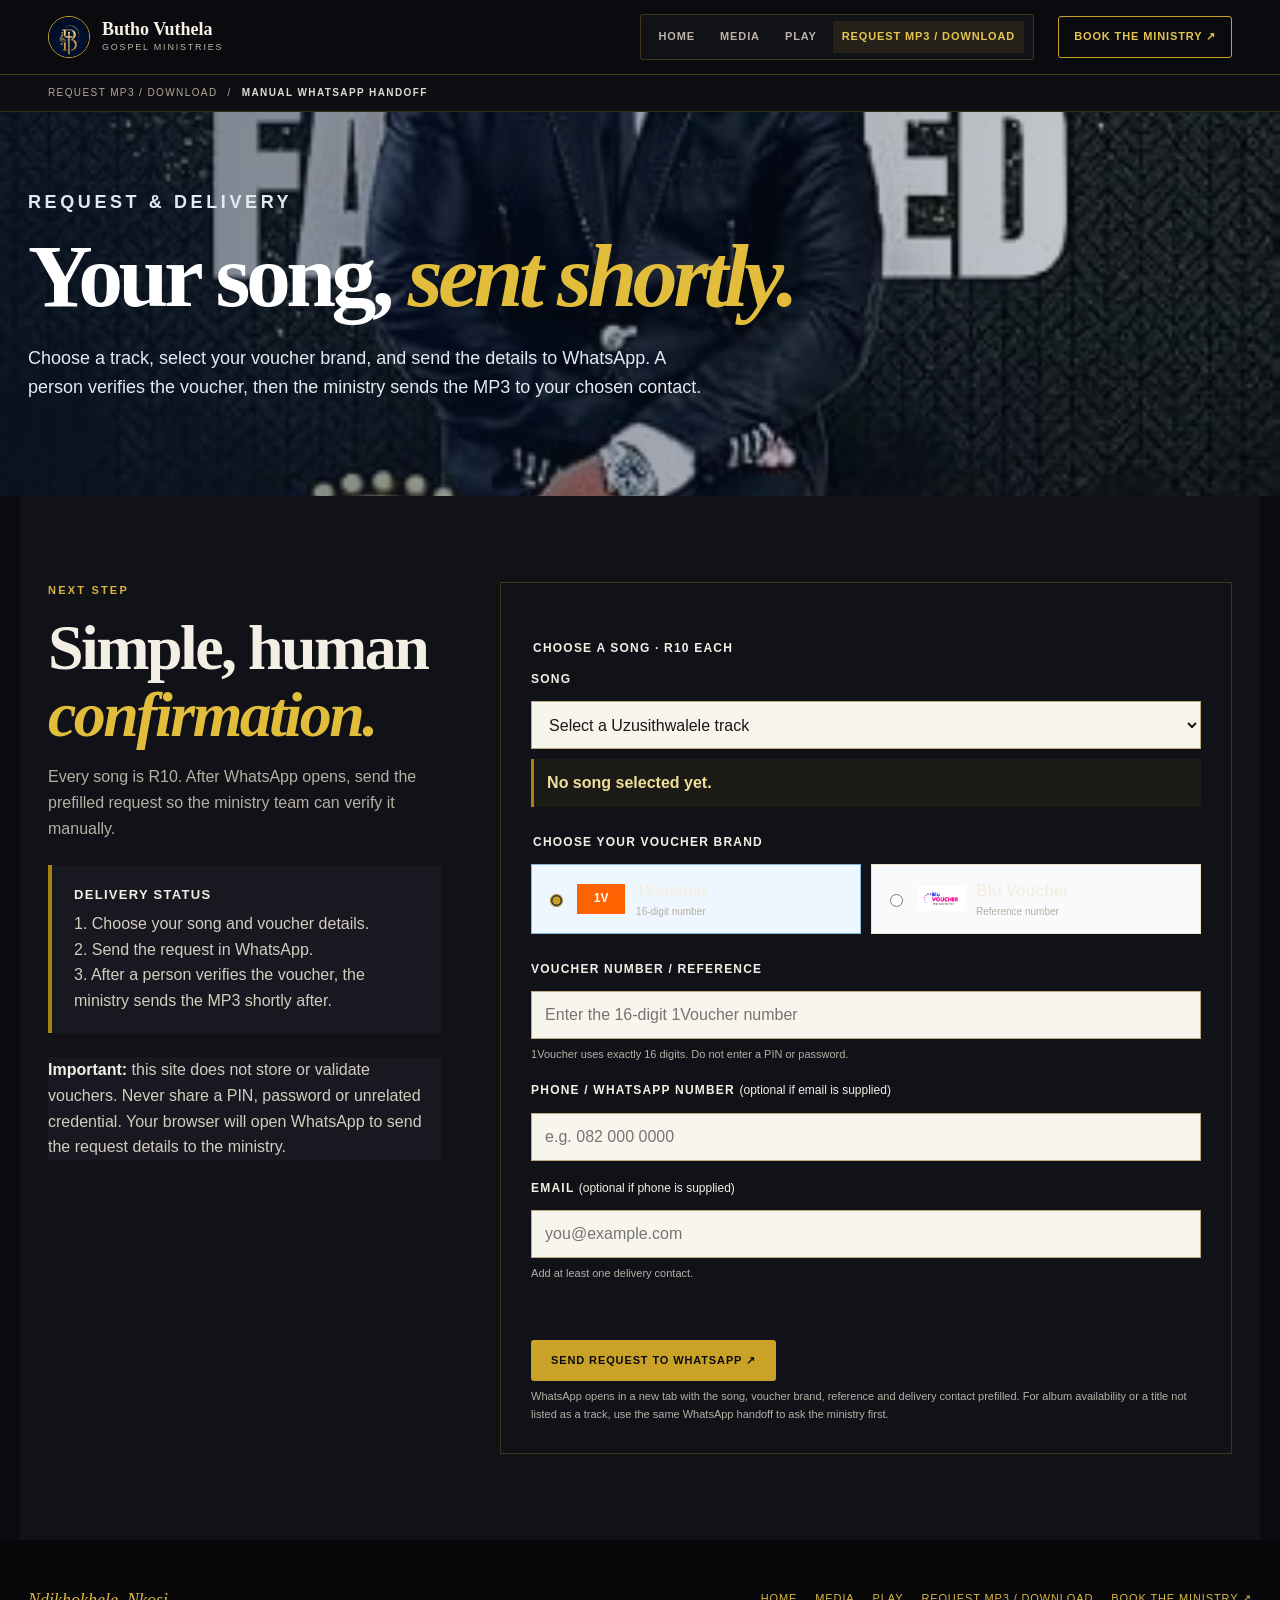
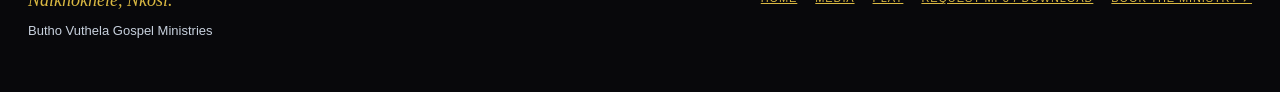
==== commit 15012f86: "Upgrade ministry site with premium catalog experience" ====
--- a/download.html
+++ b/download.html
@@ -2,5 +2,5 @@
 <html lang="en">
 <head><meta charset="utf-8"><meta name="viewport" content="width=device-width, initial-scale=1"><meta name="description" content="Request a Butho Vuthela gospel song through the voucher and WhatsApp delivery flow, with clear verification and privacy disclosures."><title>Request a Song | Butho Vuthela Gospel Ministries</title><link rel="stylesheet" href="styles.css"><link rel="canonical" href="https://butho-vuthela.github.io/gospel-ministries/download.html"><meta property="og:type" content="website"><meta property="og:url" content="https://butho-vuthela.github.io/gospel-ministries/download.html"><meta property="og:title" content="Request a Song | Butho Vuthela Gospel Ministries"><meta property="og:description" content="Request a Butho Vuthela gospel song through the voucher and WhatsApp delivery flow, with clear verification and privacy disclosures."><meta property="og:image" content="https://butho-vuthela.github.io/gospel-ministries/assets/butho-vuthela-traditional.png"><meta name="twitter:card" content="summary_large_image"><meta name="twitter:title" content="Request a Song | Butho Vuthela Gospel Ministries"><meta name="twitter:description" content="Request a Butho Vuthela gospel song through the voucher and WhatsApp delivery flow, with clear verification and privacy disclosures."><meta name="twitter:image" content="https://butho-vuthela.github.io/gospel-ministries/assets/butho-vuthela-traditional.png"><script type="application/ld+json">{"@context": "https://schema.org", "@type": "OfferCatalog", "name": "Butho Vuthela Gospel Ministries song requests", "url": "https://butho-vuthela.github.io/gospel-ministries/download.html", "provider": {"@type": "MusicGroup", "name": "Butho Vuthela Gospel Ministries", "url": "https://butho-vuthela.github.io/gospel-ministries/"}, "itemListElement": [{"@type": "Offer", "name": "Digital MP3 song request", "price": "10", "priceCurrency": "ZAR", "availability": "https://schema.org/InStock", "url": "https://butho-vuthela.github.io/gospel-ministries/download.html"}]}</script></head>
 <body class="download-page"><a class="skip-link" href="#main">Skip to content</a><header class="site-header"><div class="nav-wrap"><a class="brand" href="index.html"><img class="brand-mark" src="assets/butho-vuthela-logo-mark.jpg" alt="Butho Vuthela logo"><span><strong>Butho Vuthela</strong><small>Gospel Ministries</small></span></a><button class="menu-toggle" type="button" aria-expanded="false" aria-controls="primary-navigation"><span class="menu-icon" aria-hidden="true">☰</span><span class="sr-only">Open navigation</span></button><nav id="primary-navigation" class="nav-links" aria-label="Primary"><a href="index.html">Home</a><a href="media.html">Media</a><a href="play.html">Play</a><a href="download.html" aria-current="page">Request MP3 / Download</a></nav><a class="booking-link" data-booking target="_blank" rel="noopener" href="#">Book the ministry ↗</a></div></header>
-<main id="main"><div class="context-bar"><div class="context-inner"><span>Request MP3 / Download</span><span aria-hidden="true">/</span><strong>Manual WhatsApp handoff</strong></div></div><section class="page-heading"><div class="page-heading-inner"><p class="eyebrow">Request & delivery</p><h1>Your song, <em>sent shortly.</em></h1><p>Choose a track, select your voucher brand, and send the details to WhatsApp. A person verifies the voucher, then the ministry sends the MP3 to your chosen contact.</p></div></section><section class="section"><div class="request-layout"><div><p class="eyebrow">Next step</p><h2>Simple, human<br><em>confirmation.</em></h2><p class="section-lead">Every song is R10. After WhatsApp opens, send the prefilled request so the ministry team can verify it manually.</p><div class="status-card"><strong>Delivery status</strong><span>1. Choose your song and voucher details.<br>2. Send the request in WhatsApp.<br>3. After a person verifies the voucher, the ministry sends the MP3 shortly after.</span></div><div class="warning"><strong>Important:</strong> this site does not store or validate vouchers. Never share a PIN, password or unrelated credential. Your browser will open WhatsApp to send the request details to the ministry.</div></div><div class="form-card"><form id="request-form" novalidate><fieldset><legend>Choose a song · R10 each</legend><label class="field-label" for="song">Song</label><select id="song" name="song" required><option value="">Select a Uzusithwalele track</option><option>Naba Besiza</option><option>Uzusithwalele</option><option>Mhlobo Wam</option><option>Sahlala Phantsi</option><option>Alikho</option><option>Intambo Emadlephudlephu</option><option>Mthandi Womphefumlo Wam</option><option>Hanbothula</option><option>Uthando</option><option>Umlilo Wempiliso</option></select><p class="selected-song" id="selected-song" role="status" aria-live="polite">No song selected yet.</p></fieldset><fieldset><legend>Choose your voucher brand</legend><div class="voucher-grid"><label class="voucher-option"><input type="radio" name="voucher" value="1Voucher" checked><span class="voucher-1">1V</span><span><strong>1Voucher</strong><small>16-digit number</small></span></label><label class="voucher-option"><input type="radio" name="voucher" value="Blu Voucher"><img src="assets/blu-voucher-candidate.webp" alt="Blu Voucher logo"><span><strong>Blu Voucher</strong><small>Reference number</small></span></label></div></fieldset><div class="field"><label class="field-label" for="voucher-reference">Voucher number / reference</label><input id="voucher-reference" name="voucher-reference" type="text" required autocomplete="off"><p class="hint" id="voucher-hint">1Voucher uses exactly 16 digits. Do not enter a PIN or password.</p></div><div class="field"><label class="field-label" for="phone">Phone / WhatsApp number <span class="optional">(optional if email is supplied)</span></label><input id="phone" name="phone" type="tel" autocomplete="tel" placeholder="e.g. 082 000 0000"></div><div class="field"><label class="field-label" for="email">Email <span class="optional">(optional if phone is supplied)</span></label><input id="email" name="email" type="email" autocomplete="email" placeholder="you@example.com"><p class="hint">Add at least one delivery contact.</p></div><div id="form-status" class="form-status" role="status" aria-live="polite"></div><button class="button button-primary" type="submit">Send request to WhatsApp ↗</button><p class="hint">WhatsApp opens in a new tab with the song, voucher brand, reference and delivery contact prefilled.</p></form><div id="thank-you" class="thank-you" role="status" aria-live="polite"><h2>Thank you.</h2><p>Your <strong data-song>song</strong> request has been prepared for WhatsApp. The song will be sent shortly after a person verifies the voucher.</p><p>Keep an eye on the phone / WhatsApp number or email you provided.</p><a class="button button-dark" href="play.html">Return to the play room</a></div></div></div></section></main>
+<main id="main"><div class="context-bar"><div class="context-inner"><span>Request MP3 / Download</span><span aria-hidden="true">/</span><strong>Manual WhatsApp handoff</strong></div></div><section class="page-heading"><div class="page-heading-inner"><p class="eyebrow">Request & delivery</p><h1>Your song, <em>sent shortly.</em></h1><p>Choose a track, select your voucher brand, and send the details to WhatsApp. A person verifies the voucher, then the ministry sends the MP3 to your chosen contact.</p></div></section><section class="section"><div class="request-layout"><div><p class="eyebrow">Next step</p><h2>Simple, human<br><em>confirmation.</em></h2><p class="section-lead">Every song is R10. After WhatsApp opens, send the prefilled request so the ministry team can verify it manually.</p><div class="status-card"><strong>Delivery status</strong><span>1. Choose your song and voucher details.<br>2. Send the request in WhatsApp.<br>3. After a person verifies the voucher, the ministry sends the MP3 shortly after.</span></div><div class="warning"><strong>Important:</strong> this site does not store or validate vouchers. Never share a PIN, password or unrelated credential. Your browser will open WhatsApp to send the request details to the ministry.</div></div><div class="form-card"><form id="request-form" novalidate><fieldset><legend>Choose a song · R10 each</legend><label class="field-label" for="song">Song</label><select id="song" name="song" required><option value="">Select a Uzusithwalele track</option><option>Naba Besiza</option><option>Uzusithwalele</option><option>Mhlobo Wam</option><option>Sahlala Phantsi</option><option>Alikho</option><option>Intambo Emadlephudlephu</option><option>Mthandi Womphefumlo Wam</option><option>Hanbothula</option><option>Uthando</option><option>Umlilo Wempiliso</option></select><p class="selected-song" id="selected-song" role="status" aria-live="polite">No song selected yet.</p><p class="selected-album" id="selected-album" role="status" aria-live="polite" hidden></p></fieldset><fieldset><legend>Choose your voucher brand</legend><div class="voucher-grid"><label class="voucher-option"><input type="radio" name="voucher" value="1Voucher" checked><span class="voucher-1">1V</span><span><strong>1Voucher</strong><small>16-digit number</small></span></label><label class="voucher-option"><input type="radio" name="voucher" value="Blu Voucher"><img src="assets/blu-voucher-candidate.webp" alt="Blu Voucher logo"><span><strong>Blu Voucher</strong><small>Reference number</small></span></label></div></fieldset><div class="field"><label class="field-label" for="voucher-reference">Voucher number / reference</label><input id="voucher-reference" name="voucher-reference" type="text" required autocomplete="off"><p class="hint" id="voucher-hint">1Voucher uses exactly 16 digits. Do not enter a PIN or password.</p></div><div class="field"><label class="field-label" for="phone">Phone / WhatsApp number <span class="optional">(optional if email is supplied)</span></label><input id="phone" name="phone" type="tel" autocomplete="tel" placeholder="e.g. 082 000 0000"></div><div class="field"><label class="field-label" for="email">Email <span class="optional">(optional if phone is supplied)</span></label><input id="email" name="email" type="email" autocomplete="email" placeholder="you@example.com"><p class="hint">Add at least one delivery contact.</p></div><div id="form-status" class="form-status" role="status" aria-live="polite"></div><button class="button button-primary" type="submit">Send request to WhatsApp ↗</button><p class="hint">WhatsApp opens in a new tab with the song, voucher brand, reference and delivery contact prefilled. For album availability or a title not listed as a track, use the same WhatsApp handoff to ask the ministry first.</p></form><div id="thank-you" class="thank-you" role="status" aria-live="polite"><h2>Thank you.</h2><p>Your <strong data-song>song</strong> request has been prepared for WhatsApp. The song will be sent shortly after a person verifies the voucher.</p><p>Keep an eye on the phone / WhatsApp number or email you provided.</p><a class="button button-dark" href="play.html">Return to the play room</a></div></div></div></section></main>
 <footer class="site-footer"><div class="footer-inner"><div><p class="footer-line">Ndikhokhele, Nkosi.</p><p>Butho Vuthela Gospel Ministries</p></div><div class="footer-links"><a href="index.html">Home</a><a href="media.html">Media</a><a href="play.html">Play</a><a href="download.html">Request MP3 / Download</a><a data-booking target="_blank" rel="noopener" href="#">Book the ministry ↗</a></div></div></footer><a class="mobile-booking" data-booking target="_blank" rel="noopener" href="#">Book ministry ↗</a><button class="back-to-top" type="button" aria-label="Back to top">↑</button><script src="script.js"></script></body></html>
--- a/styles.css
+++ b/styles.css
@@ -181,3 +181,17 @@
 .media-page .gallery-card figcaption, .play-page .spotify-card p, .play-page .song-card p, .download-page .form-card p { color:var(--muted); }
 .download-page .form-card label, .download-page .form-card legend { color:var(--ink); }
 .media-page .chip, .play-page .chip, .download-page .chip { background:#fff; color:var(--ink); border-color:var(--line); }
+
+/* Premium artist/catalog treatment — additive layer over the preserved site system. */
+:root{--ink:#f4efe4;--cream:#0b0b10;--paper:#121219;--navy:#171721;--navy-deep:#08080b;--gold:#c9a227;--gold-dark:#a98216;--muted:#b6b0a3;--line:rgba(201,162,39,.25);--success:#a9d7b6;--shadow:0 24px 70px rgba(0,0,0,.34)}
+body{background:#0b0b10;color:var(--ink);font-family:Arial,sans-serif}
+.site-header{background:rgba(11,11,16,.93);border-bottom:1px solid rgba(201,162,39,.32);box-shadow:0 10px 30px rgba(0,0,0,.25)}
+.brand strong{color:#f6f0e5}.brand small,.nav-links a{color:#bcb4a6}.nav-links{background:#111118;border-color:rgba(201,162,39,.25)}.nav-links a:hover,.nav-links a[aria-current=page]{color:#e5c451;background:rgba(201,162,39,.11)}
+.booking-link{color:#e5c451;border-color:var(--gold)}.context-bar{background:#0f0f15;color:#c4b99f;border-color:rgba(201,162,39,.2)}.context-inner strong{color:#f4efe4}
+.hero{background:linear-gradient(90deg,rgba(11,11,16,.96),rgba(11,11,16,.62)),url("assets/butho-vuthela-hero.jpg") center/cover}.hero-copy p{color:#d0c9bc}.hero-subline{font-size:16px!important;color:#bcb4a6!important}.hero h1,.page-heading h1{font-family:Georgia,serif}.hero h1 em,.page-heading h1 em,h2 em{color:#e2bd3c}.eyebrow,.kicker{color:#d8b53b}.hero-line{color:#e5c979!important}.hero-art{border-color:rgba(201,162,39,.68);background:#111118}.hero-art img{background:#111118}.hero-art:after{background:linear-gradient(180deg,transparent 50%,rgba(11,11,16,.88))}
+.section,.featured-song,.song-card,.gallery-card,.spotify-card,.form-card,.home-dock-link{background:#111118;color:var(--ink);border-color:var(--line);box-shadow:var(--shadow)}.section{box-shadow:none}.section-lead,.song-card p,.gallery-card figcaption,.catalog-note,.album-card p:not(.kicker),.hint{color:var(--muted)}.section h2,.featured-song h3,.home-dock-link span:not(.dock-index),.album-card h3{color:#f4efe4}.status-card,.warning{background:#181820;color:#d3ccbf;border-color:var(--gold-dark)}.status-card strong,.warning strong{color:#f4efe4}.button-primary,.hero-booking{background:var(--gold);color:#0b0b10}.button-dark{background:#e9e0cf;color:#0b0b10}.button-quiet{color:#e9d78f;border-color:rgba(201,162,39,.55)}.text-link,.song-card a,.album-card .text-link{color:#e2bd3c}.search-field input,.chip,.form-card select,.field input{background:#f8f5ed;color:#171717;border-color:#b9aa80}.chip:hover,.chip.is-active{background:var(--gold);border-color:var(--gold);color:#0b0b10}.song-card:hover,.album-card:hover,.gallery-card:hover,.home-dock-link:hover{transform:translateY(-4px);border-color:rgba(201,162,39,.72)}
+.preview-card{background:linear-gradient(120deg,#15151d,#29220e);border-color:rgba(201,162,39,.58)}.preview-copy p:not(.eyebrow),.preview-note small{color:#c9c1b4}.preview-actions .button-primary{background:var(--gold);color:#0b0b10}.site-footer{background:#08080b}.footer-links a,.site-footer .footer-line{color:#d9b842}.album-grid{grid-template-columns:repeat(5,1fr)}.album-card{background:#121219;border-color:var(--line);transition:transform .2s,border-color .2s,box-shadow .2s}.album-card img{background:#1c1c25}.album-card-copy{display:flex;flex:1;flex-direction:column}.album-actions{display:flex;gap:12px;flex-wrap:wrap;margin-top:auto}.album-card .request-link{color:#f4efe4}.selected-song,.selected-album{background:#1b1a16;color:#f1df9a!important;border-color:var(--gold-dark)}
+@media(max-width:1100px){.album-grid{grid-template-columns:repeat(3,1fr)}}@media(max-width:900px){.album-grid{grid-template-columns:repeat(2,1fr)}}@media(max-width:560px){.album-grid{grid-template-columns:1fr 1fr}.album-actions{display:grid;gap:8px}.album-card h3{font-size:18px}.album-card p:not(.kicker){font-size:11px}}
+.about-grid{display:grid;grid-template-columns:.8fr 1.2fr;gap:60px;align-items:start}.about-grid .section-lead{margin:0 0 18px}.discography-preview{border-top:1px solid var(--line)}.discography-strip{display:grid;grid-template-columns:repeat(6,1fr);gap:0;border-top:1px solid var(--line);border-bottom:1px solid var(--line)}.discography-strip span{padding:20px 14px;border-right:1px solid var(--line);font:16px Georgia,serif}.discography-strip span:last-child{border-right:0}.discography-strip strong{display:block;margin-bottom:7px;color:var(--gold);font:700 10px Arial,sans-serif;letter-spacing:.14em}.about-section .text-link{display:inline-block;margin-top:8px}@media(max-width:900px){.about-grid{grid-template-columns:1fr;gap:20px}.discography-strip{grid-template-columns:repeat(3,1fr)}.discography-strip span:nth-child(3){border-right:0}}@media(max-width:560px){.discography-strip{grid-template-columns:repeat(2,1fr)}.discography-strip span{font-size:14px;padding:15px 10px}.discography-strip span:nth-child(3){border-right:1px solid var(--line)}.discography-strip span:nth-child(even){border-right:0}}
+/* Final specificity correction: non-home routes inherit the same dark luxury surfaces. */
+.media-page .section,.play-page .section,.download-page .section,.media-page .gallery-card,.play-page .spotify-card,.play-page .song-card,.download-page .form-card{background:#111118;color:var(--ink);border-color:var(--line);box-shadow:none}.media-page .section h2,.play-page .section h2,.download-page .section h2{color:#f4efe4}.media-page .section-lead,.play-page .section-lead,.download-page .section-lead,.media-page .gallery-card figcaption,.play-page .spotify-card p,.play-page .song-card p,.download-page .form-card p{color:var(--muted)}.media-page .status-card,.play-page .status-card,.download-page .status-card,.download-page .warning{background:#181820;color:#d3ccbf;border-color:var(--gold-dark)}.media-page .chip,.play-page .chip,.download-page .chip{background:#f8f5ed;color:#171717;border-color:#b9aa80}.media-page .chip:hover,.media-page .chip.is-active,.play-page .chip:hover,.play-page .chip.is-active,.download-page .chip:hover,.download-page .chip.is-active{background:var(--gold);color:#0b0b10;border-color:var(--gold)}.download-page .form-card label,.download-page .form-card legend{color:#f4efe4}.download-page .form-card select,.download-page .form-card input{background:#f8f5ed;color:#171717}.download-page .selected-song,.download-page .selected-album{background:#1b1a16;color:#f1df9a!important}
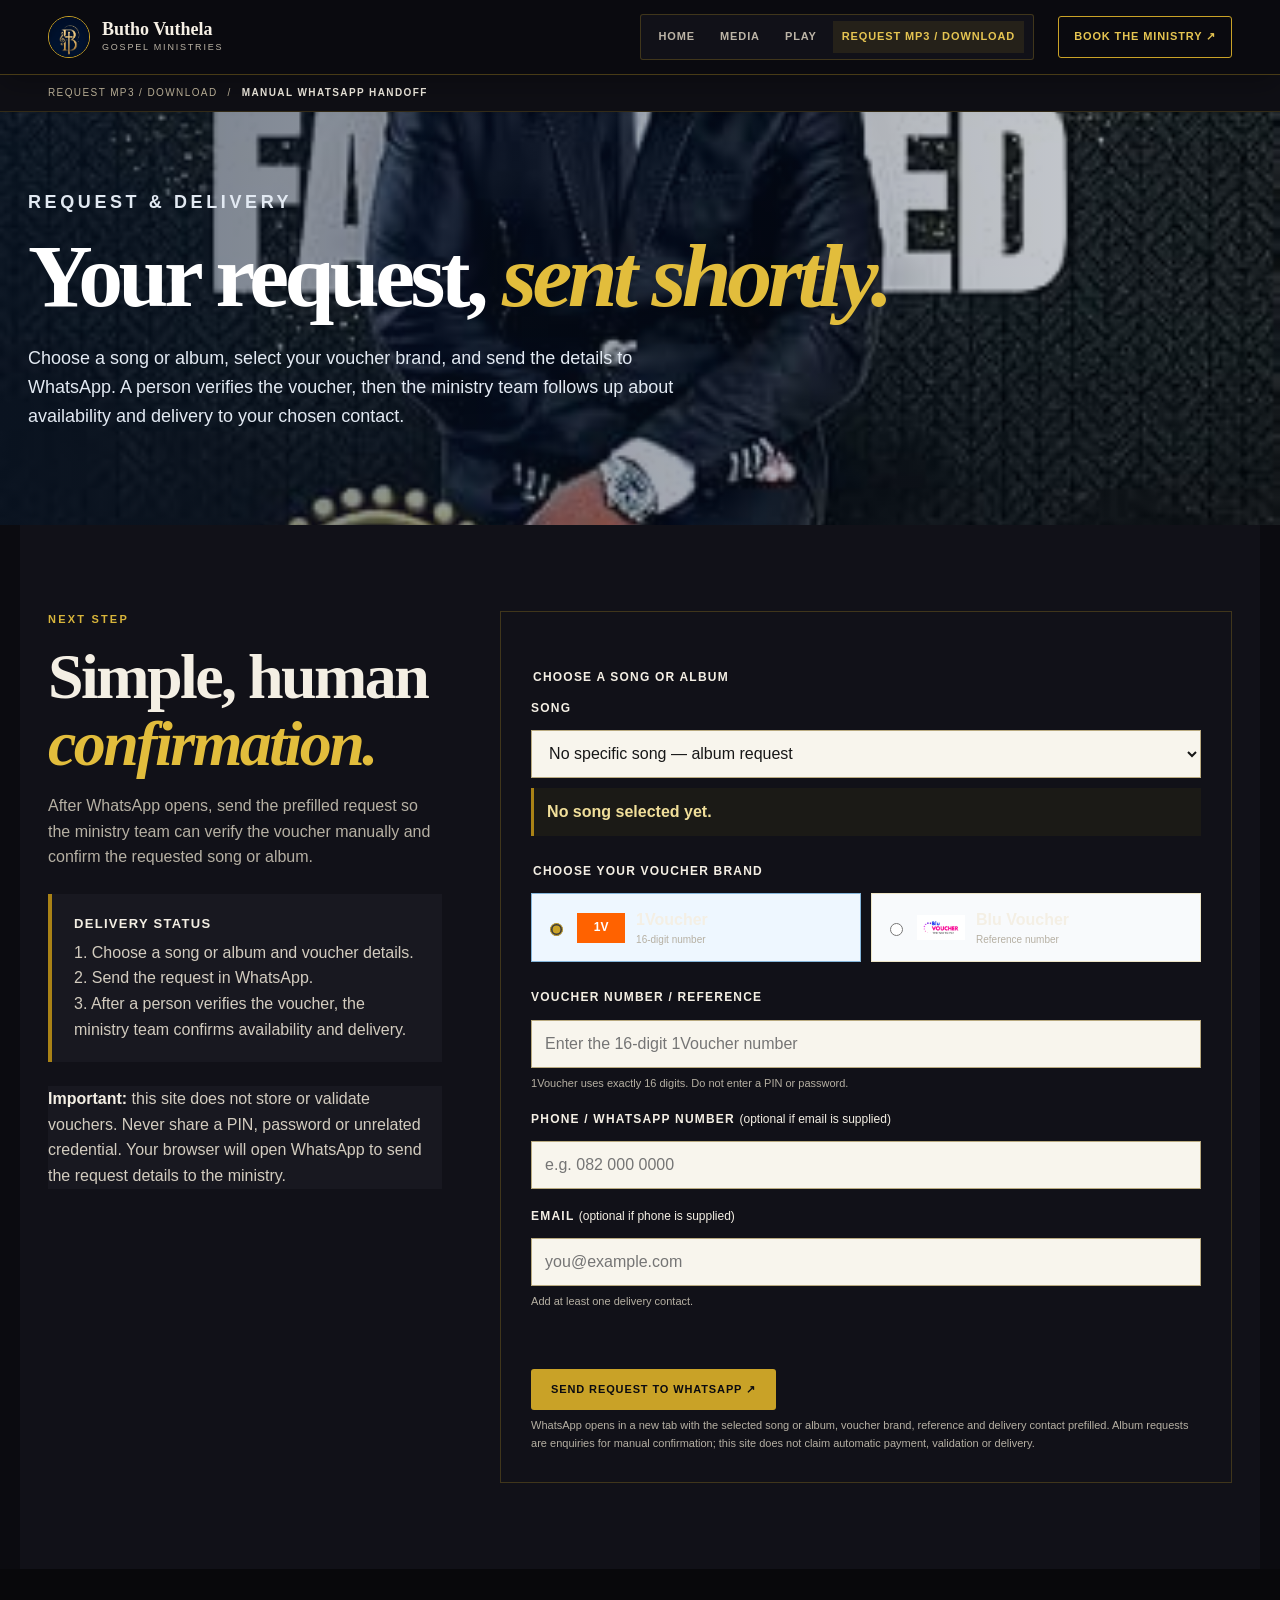
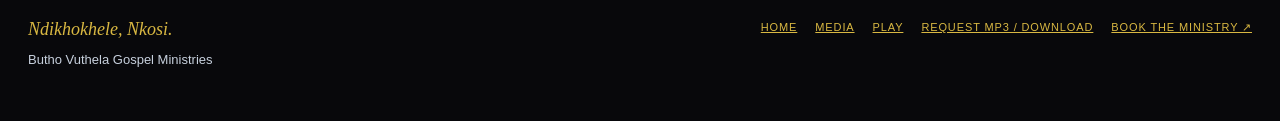
==== commit 9f1f9d7e: "Add verified Spotify previews and album requests" ====
--- a/download.html
+++ b/download.html
@@ -1,6 +1,6 @@
 <!doctype html>
 <html lang="en">
-<head><meta charset="utf-8"><meta name="viewport" content="width=device-width, initial-scale=1"><meta name="description" content="Request a Butho Vuthela gospel song through the voucher and WhatsApp delivery flow, with clear verification and privacy disclosures."><title>Request a Song | Butho Vuthela Gospel Ministries</title><link rel="stylesheet" href="styles.css"><link rel="canonical" href="https://butho-vuthela.github.io/gospel-ministries/download.html"><meta property="og:type" content="website"><meta property="og:url" content="https://butho-vuthela.github.io/gospel-ministries/download.html"><meta property="og:title" content="Request a Song | Butho Vuthela Gospel Ministries"><meta property="og:description" content="Request a Butho Vuthela gospel song through the voucher and WhatsApp delivery flow, with clear verification and privacy disclosures."><meta property="og:image" content="https://butho-vuthela.github.io/gospel-ministries/assets/butho-vuthela-traditional.png"><meta name="twitter:card" content="summary_large_image"><meta name="twitter:title" content="Request a Song | Butho Vuthela Gospel Ministries"><meta name="twitter:description" content="Request a Butho Vuthela gospel song through the voucher and WhatsApp delivery flow, with clear verification and privacy disclosures."><meta name="twitter:image" content="https://butho-vuthela.github.io/gospel-ministries/assets/butho-vuthela-traditional.png"><script type="application/ld+json">{"@context": "https://schema.org", "@type": "OfferCatalog", "name": "Butho Vuthela Gospel Ministries song requests", "url": "https://butho-vuthela.github.io/gospel-ministries/download.html", "provider": {"@type": "MusicGroup", "name": "Butho Vuthela Gospel Ministries", "url": "https://butho-vuthela.github.io/gospel-ministries/"}, "itemListElement": [{"@type": "Offer", "name": "Digital MP3 song request", "price": "10", "priceCurrency": "ZAR", "availability": "https://schema.org/InStock", "url": "https://butho-vuthela.github.io/gospel-ministries/download.html"}]}</script></head>
+<head><meta charset="utf-8"><meta name="viewport" content="width=device-width, initial-scale=1"><meta name="description" content="Request a Butho Vuthela gospel song or album through the voucher and WhatsApp delivery flow, with clear verification and privacy disclosures."><title>Request a Song or Album | Butho Vuthela Gospel Ministries</title><link rel="stylesheet" href="styles.css"><link rel="canonical" href="https://butho-vuthela.github.io/gospel-ministries/download.html"><meta property="og:type" content="website"><meta property="og:url" content="https://butho-vuthela.github.io/gospel-ministries/download.html"><meta property="og:title" content="Request a Song or Album | Butho Vuthela Gospel Ministries"><meta property="og:description" content="Request a Butho Vuthela gospel song or album through the voucher and WhatsApp delivery flow, with clear verification and privacy disclosures."><meta property="og:image" content="https://butho-vuthela.github.io/gospel-ministries/assets/butho-vuthela-traditional.png"><meta name="twitter:card" content="summary_large_image"><meta name="twitter:title" content="Request a Song or Album | Butho Vuthela Gospel Ministries"><meta name="twitter:description" content="Request a Butho Vuthela gospel song or album through the voucher and WhatsApp delivery flow, with clear verification and privacy disclosures."><meta name="twitter:image" content="https://butho-vuthela.github.io/gospel-ministries/assets/butho-vuthela-traditional.png"><script type="application/ld+json">{"@context": "https://schema.org", "@type": "OfferCatalog", "name": "Butho Vuthela Gospel Ministries song requests", "url": "https://butho-vuthela.github.io/gospel-ministries/download.html", "provider": {"@type": "MusicGroup", "name": "Butho Vuthela Gospel Ministries", "url": "https://butho-vuthela.github.io/gospel-ministries/"}, "itemListElement": [{"@type": "Offer", "name": "Digital MP3 song or album request", "url": "https://butho-vuthela.github.io/gospel-ministries/download.html"}]}</script></head>
 <body class="download-page"><a class="skip-link" href="#main">Skip to content</a><header class="site-header"><div class="nav-wrap"><a class="brand" href="index.html"><img class="brand-mark" src="assets/butho-vuthela-logo-mark.jpg" alt="Butho Vuthela logo"><span><strong>Butho Vuthela</strong><small>Gospel Ministries</small></span></a><button class="menu-toggle" type="button" aria-expanded="false" aria-controls="primary-navigation"><span class="menu-icon" aria-hidden="true">☰</span><span class="sr-only">Open navigation</span></button><nav id="primary-navigation" class="nav-links" aria-label="Primary"><a href="index.html">Home</a><a href="media.html">Media</a><a href="play.html">Play</a><a href="download.html" aria-current="page">Request MP3 / Download</a></nav><a class="booking-link" data-booking target="_blank" rel="noopener" href="#">Book the ministry ↗</a></div></header>
-<main id="main"><div class="context-bar"><div class="context-inner"><span>Request MP3 / Download</span><span aria-hidden="true">/</span><strong>Manual WhatsApp handoff</strong></div></div><section class="page-heading"><div class="page-heading-inner"><p class="eyebrow">Request & delivery</p><h1>Your song, <em>sent shortly.</em></h1><p>Choose a track, select your voucher brand, and send the details to WhatsApp. A person verifies the voucher, then the ministry sends the MP3 to your chosen contact.</p></div></section><section class="section"><div class="request-layout"><div><p class="eyebrow">Next step</p><h2>Simple, human<br><em>confirmation.</em></h2><p class="section-lead">Every song is R10. After WhatsApp opens, send the prefilled request so the ministry team can verify it manually.</p><div class="status-card"><strong>Delivery status</strong><span>1. Choose your song and voucher details.<br>2. Send the request in WhatsApp.<br>3. After a person verifies the voucher, the ministry sends the MP3 shortly after.</span></div><div class="warning"><strong>Important:</strong> this site does not store or validate vouchers. Never share a PIN, password or unrelated credential. Your browser will open WhatsApp to send the request details to the ministry.</div></div><div class="form-card"><form id="request-form" novalidate><fieldset><legend>Choose a song · R10 each</legend><label class="field-label" for="song">Song</label><select id="song" name="song" required><option value="">Select a Uzusithwalele track</option><option>Naba Besiza</option><option>Uzusithwalele</option><option>Mhlobo Wam</option><option>Sahlala Phantsi</option><option>Alikho</option><option>Intambo Emadlephudlephu</option><option>Mthandi Womphefumlo Wam</option><option>Hanbothula</option><option>Uthando</option><option>Umlilo Wempiliso</option></select><p class="selected-song" id="selected-song" role="status" aria-live="polite">No song selected yet.</p><p class="selected-album" id="selected-album" role="status" aria-live="polite" hidden></p></fieldset><fieldset><legend>Choose your voucher brand</legend><div class="voucher-grid"><label class="voucher-option"><input type="radio" name="voucher" value="1Voucher" checked><span class="voucher-1">1V</span><span><strong>1Voucher</strong><small>16-digit number</small></span></label><label class="voucher-option"><input type="radio" name="voucher" value="Blu Voucher"><img src="assets/blu-voucher-candidate.webp" alt="Blu Voucher logo"><span><strong>Blu Voucher</strong><small>Reference number</small></span></label></div></fieldset><div class="field"><label class="field-label" for="voucher-reference">Voucher number / reference</label><input id="voucher-reference" name="voucher-reference" type="text" required autocomplete="off"><p class="hint" id="voucher-hint">1Voucher uses exactly 16 digits. Do not enter a PIN or password.</p></div><div class="field"><label class="field-label" for="phone">Phone / WhatsApp number <span class="optional">(optional if email is supplied)</span></label><input id="phone" name="phone" type="tel" autocomplete="tel" placeholder="e.g. 082 000 0000"></div><div class="field"><label class="field-label" for="email">Email <span class="optional">(optional if phone is supplied)</span></label><input id="email" name="email" type="email" autocomplete="email" placeholder="you@example.com"><p class="hint">Add at least one delivery contact.</p></div><div id="form-status" class="form-status" role="status" aria-live="polite"></div><button class="button button-primary" type="submit">Send request to WhatsApp ↗</button><p class="hint">WhatsApp opens in a new tab with the song, voucher brand, reference and delivery contact prefilled. For album availability or a title not listed as a track, use the same WhatsApp handoff to ask the ministry first.</p></form><div id="thank-you" class="thank-you" role="status" aria-live="polite"><h2>Thank you.</h2><p>Your <strong data-song>song</strong> request has been prepared for WhatsApp. The song will be sent shortly after a person verifies the voucher.</p><p>Keep an eye on the phone / WhatsApp number or email you provided.</p><a class="button button-dark" href="play.html">Return to the play room</a></div></div></div></section></main>
+<main id="main"><div class="context-bar"><div class="context-inner"><span>Request MP3 / Download</span><span aria-hidden="true">/</span><strong>Manual WhatsApp handoff</strong></div></div><section class="page-heading"><div class="page-heading-inner"><p class="eyebrow">Request & delivery</p><h1>Your request, <em>sent shortly.</em></h1><p>Choose a song or album, select your voucher brand, and send the details to WhatsApp. A person verifies the voucher, then the ministry team follows up about availability and delivery to your chosen contact.</p></div></section><section class="section"><div class="request-layout"><div><p class="eyebrow">Next step</p><h2>Simple, human<br><em>confirmation.</em></h2><p class="section-lead">After WhatsApp opens, send the prefilled request so the ministry team can verify the voucher manually and confirm the requested song or album.</p><div class="status-card"><strong>Delivery status</strong><span>1. Choose a song or album and voucher details.<br>2. Send the request in WhatsApp.<br>3. After a person verifies the voucher, the ministry team confirms availability and delivery.</span></div><div class="warning"><strong>Important:</strong> this site does not store or validate vouchers. Never share a PIN, password or unrelated credential. Your browser will open WhatsApp to send the request details to the ministry.</div></div><div class="form-card"><form id="request-form" novalidate><fieldset><legend>Choose a song or album</legend><label class="field-label" for="song">Song</label><select id="song" name="song"><option value="">No specific song — album request</option><option>Naba Besiza</option><option>Uzusithwalele</option><option>Mhlobo Wam</option><option>Sahlala Phantsi</option><option>Alikho</option><option>Intambo Emadlephudlephu</option><option>Mthandi Womphefumlo Wam</option><option>Hanbothula</option><option>Uthando</option><option>Umlilo Wempiliso</option></select><p class="selected-song" id="selected-song" role="status" aria-live="polite">No song selected yet.</p><p class="selected-album" id="selected-album" role="status" aria-live="polite" hidden></p></fieldset><fieldset><legend>Choose your voucher brand</legend><div class="voucher-grid"><label class="voucher-option"><input type="radio" name="voucher" value="1Voucher" checked><span class="voucher-1">1V</span><span><strong>1Voucher</strong><small>16-digit number</small></span></label><label class="voucher-option"><input type="radio" name="voucher" value="Blu Voucher"><img src="assets/blu-voucher-candidate.webp" alt="Blu Voucher logo"><span><strong>Blu Voucher</strong><small>Reference number</small></span></label></div></fieldset><div class="field"><label class="field-label" for="voucher-reference">Voucher number / reference</label><input id="voucher-reference" name="voucher-reference" type="text" required autocomplete="off"><p class="hint" id="voucher-hint">1Voucher uses exactly 16 digits. Do not enter a PIN or password.</p></div><div class="field"><label class="field-label" for="phone">Phone / WhatsApp number <span class="optional">(optional if email is supplied)</span></label><input id="phone" name="phone" type="tel" autocomplete="tel" placeholder="e.g. 082 000 0000"></div><div class="field"><label class="field-label" for="email">Email <span class="optional">(optional if phone is supplied)</span></label><input id="email" name="email" type="email" autocomplete="email" placeholder="you@example.com"><p class="hint">Add at least one delivery contact.</p></div><div id="form-status" class="form-status" role="status" aria-live="polite"></div><button class="button button-primary" type="submit">Send request to WhatsApp ↗</button><p class="hint">WhatsApp opens in a new tab with the selected song or album, voucher brand, reference and delivery contact prefilled. Album requests are enquiries for manual confirmation; this site does not claim automatic payment, validation or delivery.</p></form><div id="thank-you" class="thank-you" role="status" aria-live="polite"><h2>Thank you.</h2><p>Your <strong data-request>request</strong> has been prepared for WhatsApp. The ministry team will confirm availability and delivery after manual voucher verification.</p><p>Keep an eye on the phone / WhatsApp number or email you provided.</p><a class="button button-dark" href="play.html">Return to the play room</a></div></div></div></section></main>
 <footer class="site-footer"><div class="footer-inner"><div><p class="footer-line">Ndikhokhele, Nkosi.</p><p>Butho Vuthela Gospel Ministries</p></div><div class="footer-links"><a href="index.html">Home</a><a href="media.html">Media</a><a href="play.html">Play</a><a href="download.html">Request MP3 / Download</a><a data-booking target="_blank" rel="noopener" href="#">Book the ministry ↗</a></div></div></footer><a class="mobile-booking" data-booking target="_blank" rel="noopener" href="#">Book ministry ↗</a><button class="back-to-top" type="button" aria-label="Back to top">↑</button><script src="script.js"></script></body></html>
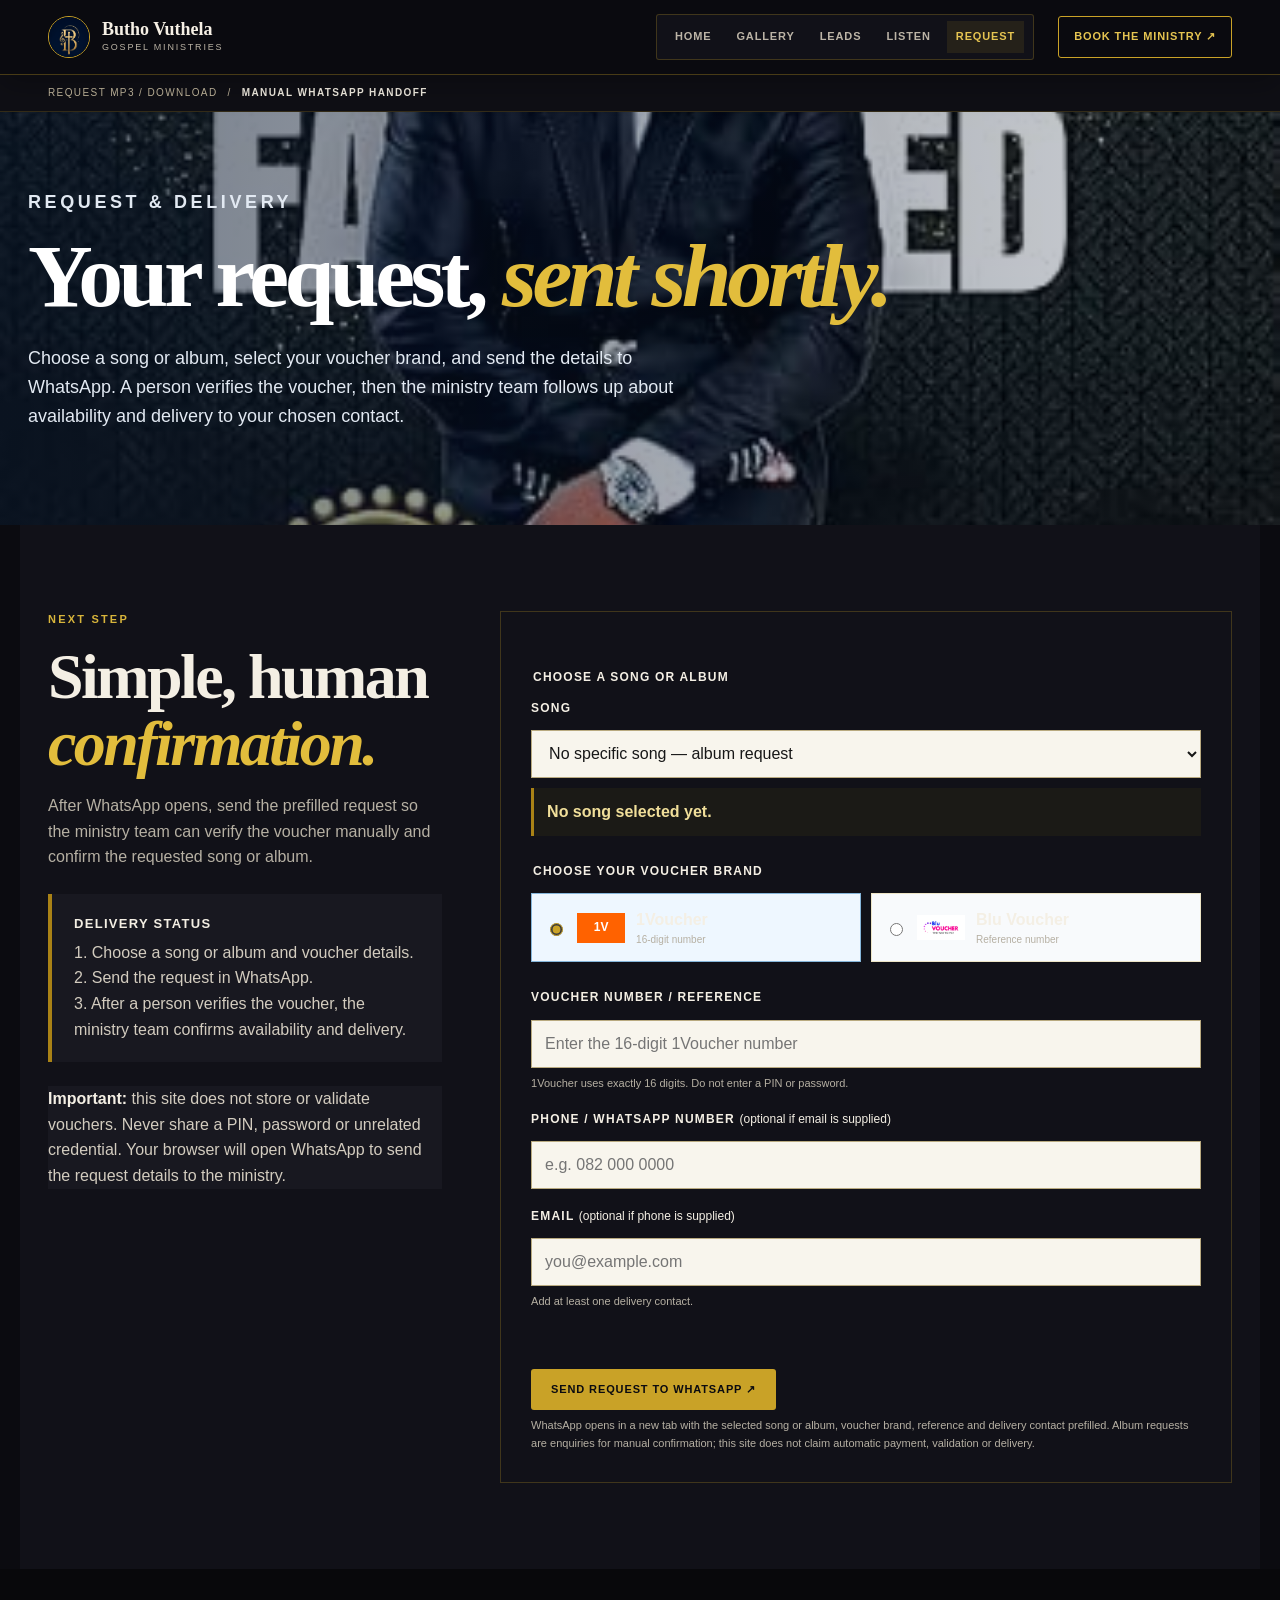
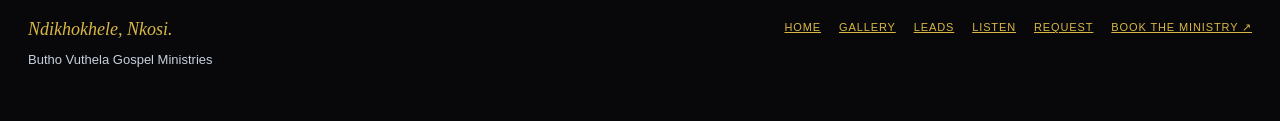
==== commit 5554dc88: "Add verified Gauteng lead finder starter" ====
--- a/download.html
+++ b/download.html
@@ -1,6 +1,6 @@
 <!doctype html>
 <html lang="en">
 <head><meta charset="utf-8"><meta name="viewport" content="width=device-width, initial-scale=1"><meta name="description" content="Request a Butho Vuthela gospel song or album through the voucher and WhatsApp delivery flow, with clear verification and privacy disclosures."><title>Request a Song or Album | Butho Vuthela Gospel Ministries</title><link rel="stylesheet" href="styles.css"><link rel="canonical" href="https://butho-vuthela.github.io/gospel-ministries/download.html"><meta property="og:type" content="website"><meta property="og:url" content="https://butho-vuthela.github.io/gospel-ministries/download.html"><meta property="og:title" content="Request a Song or Album | Butho Vuthela Gospel Ministries"><meta property="og:description" content="Request a Butho Vuthela gospel song or album through the voucher and WhatsApp delivery flow, with clear verification and privacy disclosures."><meta property="og:image" content="https://butho-vuthela.github.io/gospel-ministries/assets/butho-vuthela-traditional.png"><meta name="twitter:card" content="summary_large_image"><meta name="twitter:title" content="Request a Song or Album | Butho Vuthela Gospel Ministries"><meta name="twitter:description" content="Request a Butho Vuthela gospel song or album through the voucher and WhatsApp delivery flow, with clear verification and privacy disclosures."><meta name="twitter:image" content="https://butho-vuthela.github.io/gospel-ministries/assets/butho-vuthela-traditional.png"><script type="application/ld+json">{"@context": "https://schema.org", "@type": "OfferCatalog", "name": "Butho Vuthela Gospel Ministries song requests", "url": "https://butho-vuthela.github.io/gospel-ministries/download.html", "provider": {"@type": "MusicGroup", "name": "Butho Vuthela Gospel Ministries", "url": "https://butho-vuthela.github.io/gospel-ministries/"}, "itemListElement": [{"@type": "Offer", "name": "Digital MP3 song or album request", "url": "https://butho-vuthela.github.io/gospel-ministries/download.html"}]}</script></head>
-<body class="download-page"><a class="skip-link" href="#main">Skip to content</a><header class="site-header"><div class="nav-wrap"><a class="brand" href="index.html"><img class="brand-mark" src="assets/butho-vuthela-logo-mark.jpg" alt="Butho Vuthela logo"><span><strong>Butho Vuthela</strong><small>Gospel Ministries</small></span></a><button class="menu-toggle" type="button" aria-expanded="false" aria-controls="primary-navigation"><span class="menu-icon" aria-hidden="true">☰</span><span class="sr-only">Open navigation</span></button><nav id="primary-navigation" class="nav-links" aria-label="Primary"><a href="index.html">Home</a><a href="media.html">Media</a><a href="play.html">Play</a><a href="download.html" aria-current="page">Request MP3 / Download</a></nav><a class="booking-link" data-booking target="_blank" rel="noopener" href="#">Book the ministry ↗</a></div></header>
+<body class="download-page"><a class="skip-link" href="#main">Skip to content</a><header class="site-header"><div class="nav-wrap"><a class="brand" href="index.html"><img class="brand-mark" src="assets/butho-vuthela-logo-mark.jpg" alt="Butho Vuthela logo"><span><strong>Butho Vuthela</strong><small>Gospel Ministries</small></span></a><button class="menu-toggle" type="button" aria-expanded="false" aria-controls="primary-navigation"><span class="menu-icon" aria-hidden="true">☰</span><span class="sr-only">Open navigation</span></button><nav id="primary-navigation" class="nav-links" aria-label="Primary"><a href="index.html">Home</a><a href="media.html">Gallery</a><a href="leads.html">Leads</a><a href="play.html">Listen</a><a href="download.html" aria-current="page">Request</a></nav><a class="booking-link" data-booking target="_blank" rel="noopener" href="#">Book the ministry ↗</a></div></header>
 <main id="main"><div class="context-bar"><div class="context-inner"><span>Request MP3 / Download</span><span aria-hidden="true">/</span><strong>Manual WhatsApp handoff</strong></div></div><section class="page-heading"><div class="page-heading-inner"><p class="eyebrow">Request & delivery</p><h1>Your request, <em>sent shortly.</em></h1><p>Choose a song or album, select your voucher brand, and send the details to WhatsApp. A person verifies the voucher, then the ministry team follows up about availability and delivery to your chosen contact.</p></div></section><section class="section"><div class="request-layout"><div><p class="eyebrow">Next step</p><h2>Simple, human<br><em>confirmation.</em></h2><p class="section-lead">After WhatsApp opens, send the prefilled request so the ministry team can verify the voucher manually and confirm the requested song or album.</p><div class="status-card"><strong>Delivery status</strong><span>1. Choose a song or album and voucher details.<br>2. Send the request in WhatsApp.<br>3. After a person verifies the voucher, the ministry team confirms availability and delivery.</span></div><div class="warning"><strong>Important:</strong> this site does not store or validate vouchers. Never share a PIN, password or unrelated credential. Your browser will open WhatsApp to send the request details to the ministry.</div></div><div class="form-card"><form id="request-form" novalidate><fieldset><legend>Choose a song or album</legend><label class="field-label" for="song">Song</label><select id="song" name="song"><option value="">No specific song — album request</option><option>Naba Besiza</option><option>Uzusithwalele</option><option>Mhlobo Wam</option><option>Sahlala Phantsi</option><option>Alikho</option><option>Intambo Emadlephudlephu</option><option>Mthandi Womphefumlo Wam</option><option>Hanbothula</option><option>Uthando</option><option>Umlilo Wempiliso</option></select><p class="selected-song" id="selected-song" role="status" aria-live="polite">No song selected yet.</p><p class="selected-album" id="selected-album" role="status" aria-live="polite" hidden></p></fieldset><fieldset><legend>Choose your voucher brand</legend><div class="voucher-grid"><label class="voucher-option"><input type="radio" name="voucher" value="1Voucher" checked><span class="voucher-1">1V</span><span><strong>1Voucher</strong><small>16-digit number</small></span></label><label class="voucher-option"><input type="radio" name="voucher" value="Blu Voucher"><img src="assets/blu-voucher-candidate.webp" alt="Blu Voucher logo"><span><strong>Blu Voucher</strong><small>Reference number</small></span></label></div></fieldset><div class="field"><label class="field-label" for="voucher-reference">Voucher number / reference</label><input id="voucher-reference" name="voucher-reference" type="text" required autocomplete="off"><p class="hint" id="voucher-hint">1Voucher uses exactly 16 digits. Do not enter a PIN or password.</p></div><div class="field"><label class="field-label" for="phone">Phone / WhatsApp number <span class="optional">(optional if email is supplied)</span></label><input id="phone" name="phone" type="tel" autocomplete="tel" placeholder="e.g. 082 000 0000"></div><div class="field"><label class="field-label" for="email">Email <span class="optional">(optional if phone is supplied)</span></label><input id="email" name="email" type="email" autocomplete="email" placeholder="you@example.com"><p class="hint">Add at least one delivery contact.</p></div><div id="form-status" class="form-status" role="status" aria-live="polite"></div><button class="button button-primary" type="submit">Send request to WhatsApp ↗</button><p class="hint">WhatsApp opens in a new tab with the selected song or album, voucher brand, reference and delivery contact prefilled. Album requests are enquiries for manual confirmation; this site does not claim automatic payment, validation or delivery.</p></form><div id="thank-you" class="thank-you" role="status" aria-live="polite"><h2>Thank you.</h2><p>Your <strong data-request>request</strong> has been prepared for WhatsApp. The ministry team will confirm availability and delivery after manual voucher verification.</p><p>Keep an eye on the phone / WhatsApp number or email you provided.</p><a class="button button-dark" href="play.html">Return to the play room</a></div></div></div></section></main>
-<footer class="site-footer"><div class="footer-inner"><div><p class="footer-line">Ndikhokhele, Nkosi.</p><p>Butho Vuthela Gospel Ministries</p></div><div class="footer-links"><a href="index.html">Home</a><a href="media.html">Media</a><a href="play.html">Play</a><a href="download.html">Request MP3 / Download</a><a data-booking target="_blank" rel="noopener" href="#">Book the ministry ↗</a></div></div></footer><a class="mobile-booking" data-booking target="_blank" rel="noopener" href="#">Book ministry ↗</a><button class="back-to-top" type="button" aria-label="Back to top">↑</button><script src="script.js"></script></body></html>
+<footer class="site-footer"><div class="footer-inner"><div><p class="footer-line">Ndikhokhele, Nkosi.</p><p>Butho Vuthela Gospel Ministries</p></div><div class="footer-links"><a href="index.html">Home</a><a href="media.html">Gallery</a><a href="leads.html">Leads</a><a href="play.html">Listen</a><a href="download.html">Request</a><a data-booking target="_blank" rel="noopener" href="#">Book the ministry ↗</a></div></div></footer><a class="mobile-booking" data-booking target="_blank" rel="noopener" href="#">Book ministry ↗</a><button class="back-to-top" type="button" aria-label="Back to top">↑</button><script src="script.js"></script></body></html>
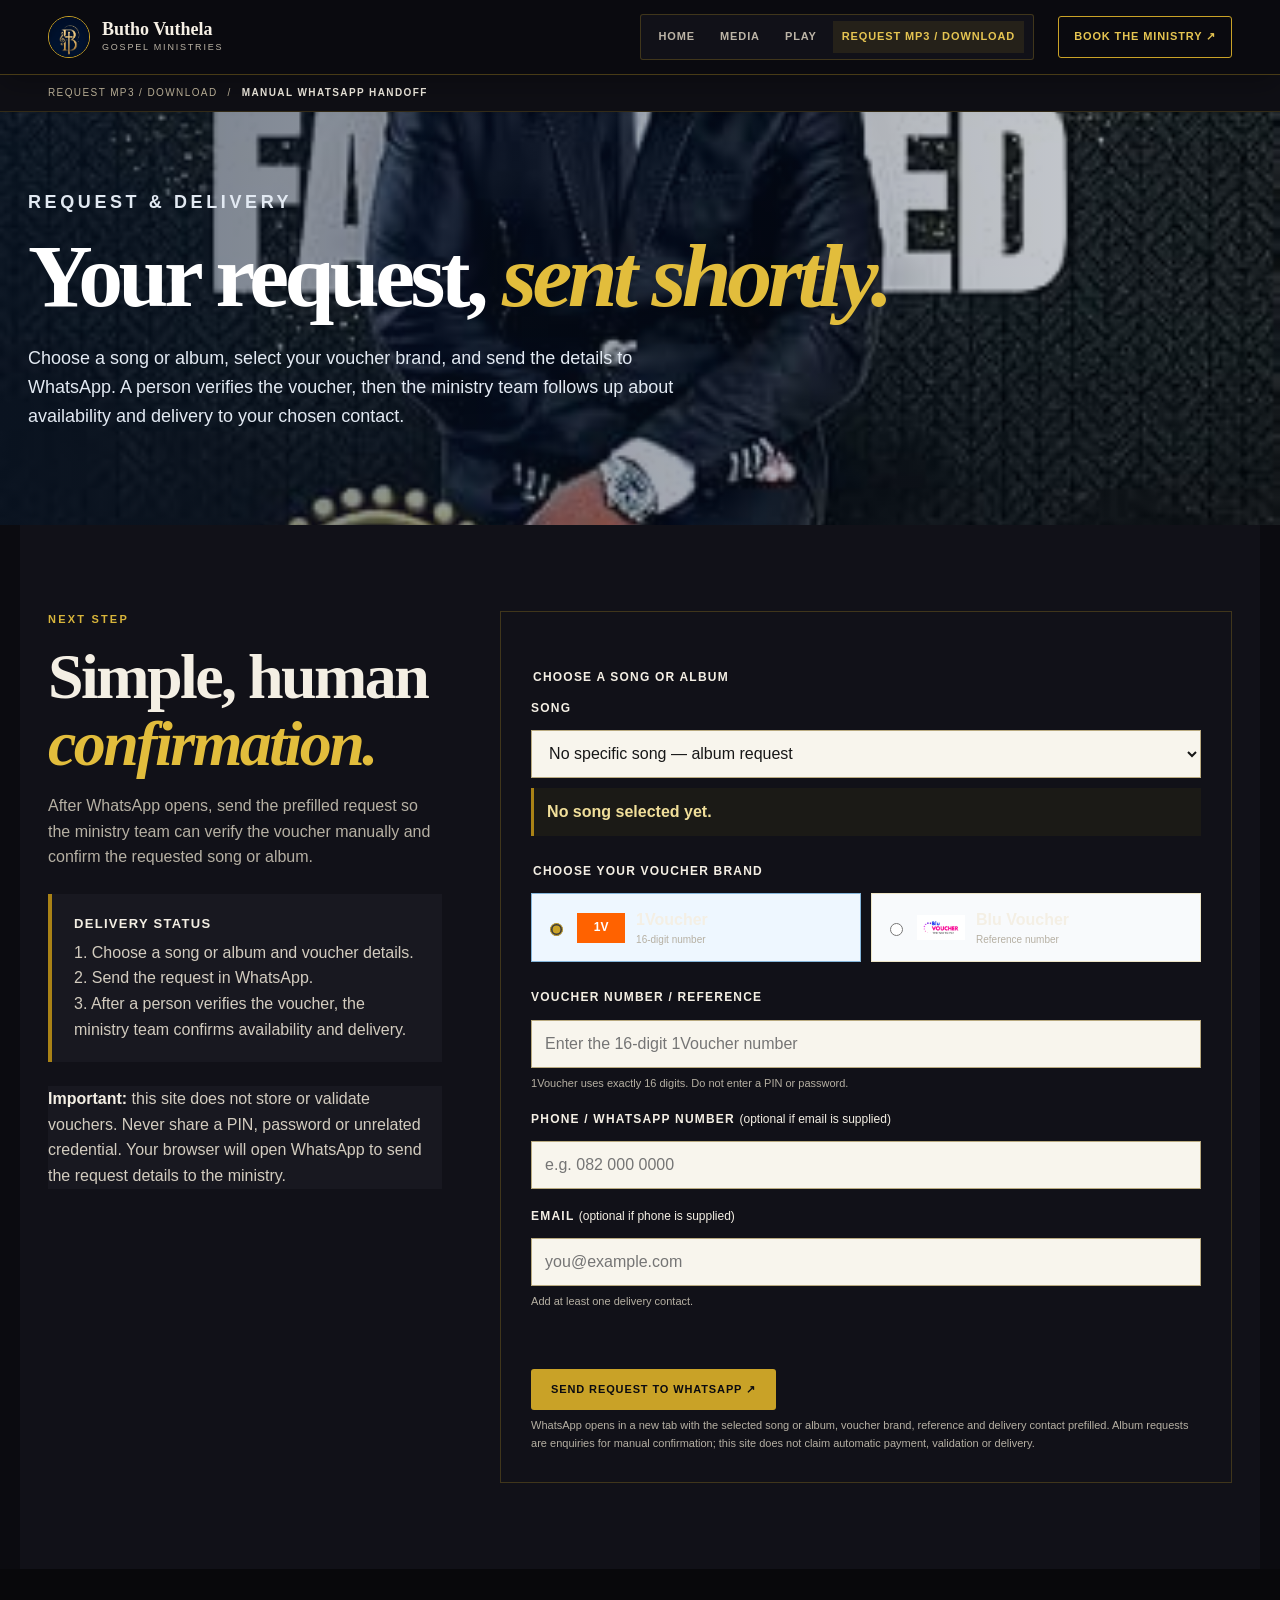
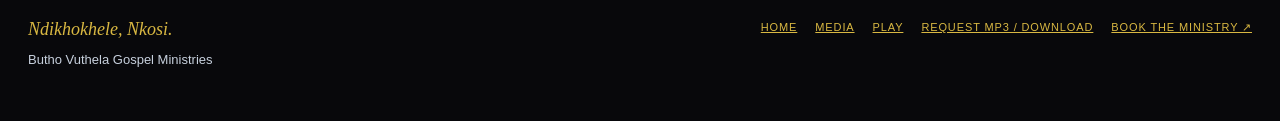
==== commit e794d2eb: "Revert "Add verified Gauteng lead finder starter" This reverts commit 5554dc8852e475b18ff2dd8fcbf772" ====
--- a/download.html
+++ b/download.html
@@ -1,6 +1,6 @@
 <!doctype html>
 <html lang="en">
 <head><meta charset="utf-8"><meta name="viewport" content="width=device-width, initial-scale=1"><meta name="description" content="Request a Butho Vuthela gospel song or album through the voucher and WhatsApp delivery flow, with clear verification and privacy disclosures."><title>Request a Song or Album | Butho Vuthela Gospel Ministries</title><link rel="stylesheet" href="styles.css"><link rel="canonical" href="https://butho-vuthela.github.io/gospel-ministries/download.html"><meta property="og:type" content="website"><meta property="og:url" content="https://butho-vuthela.github.io/gospel-ministries/download.html"><meta property="og:title" content="Request a Song or Album | Butho Vuthela Gospel Ministries"><meta property="og:description" content="Request a Butho Vuthela gospel song or album through the voucher and WhatsApp delivery flow, with clear verification and privacy disclosures."><meta property="og:image" content="https://butho-vuthela.github.io/gospel-ministries/assets/butho-vuthela-traditional.png"><meta name="twitter:card" content="summary_large_image"><meta name="twitter:title" content="Request a Song or Album | Butho Vuthela Gospel Ministries"><meta name="twitter:description" content="Request a Butho Vuthela gospel song or album through the voucher and WhatsApp delivery flow, with clear verification and privacy disclosures."><meta name="twitter:image" content="https://butho-vuthela.github.io/gospel-ministries/assets/butho-vuthela-traditional.png"><script type="application/ld+json">{"@context": "https://schema.org", "@type": "OfferCatalog", "name": "Butho Vuthela Gospel Ministries song requests", "url": "https://butho-vuthela.github.io/gospel-ministries/download.html", "provider": {"@type": "MusicGroup", "name": "Butho Vuthela Gospel Ministries", "url": "https://butho-vuthela.github.io/gospel-ministries/"}, "itemListElement": [{"@type": "Offer", "name": "Digital MP3 song or album request", "url": "https://butho-vuthela.github.io/gospel-ministries/download.html"}]}</script></head>
-<body class="download-page"><a class="skip-link" href="#main">Skip to content</a><header class="site-header"><div class="nav-wrap"><a class="brand" href="index.html"><img class="brand-mark" src="assets/butho-vuthela-logo-mark.jpg" alt="Butho Vuthela logo"><span><strong>Butho Vuthela</strong><small>Gospel Ministries</small></span></a><button class="menu-toggle" type="button" aria-expanded="false" aria-controls="primary-navigation"><span class="menu-icon" aria-hidden="true">☰</span><span class="sr-only">Open navigation</span></button><nav id="primary-navigation" class="nav-links" aria-label="Primary"><a href="index.html">Home</a><a href="media.html">Gallery</a><a href="leads.html">Leads</a><a href="play.html">Listen</a><a href="download.html" aria-current="page">Request</a></nav><a class="booking-link" data-booking target="_blank" rel="noopener" href="#">Book the ministry ↗</a></div></header>
+<body class="download-page"><a class="skip-link" href="#main">Skip to content</a><header class="site-header"><div class="nav-wrap"><a class="brand" href="index.html"><img class="brand-mark" src="assets/butho-vuthela-logo-mark.jpg" alt="Butho Vuthela logo"><span><strong>Butho Vuthela</strong><small>Gospel Ministries</small></span></a><button class="menu-toggle" type="button" aria-expanded="false" aria-controls="primary-navigation"><span class="menu-icon" aria-hidden="true">☰</span><span class="sr-only">Open navigation</span></button><nav id="primary-navigation" class="nav-links" aria-label="Primary"><a href="index.html">Home</a><a href="media.html">Media</a><a href="play.html">Play</a><a href="download.html" aria-current="page">Request MP3 / Download</a></nav><a class="booking-link" data-booking target="_blank" rel="noopener" href="#">Book the ministry ↗</a></div></header>
 <main id="main"><div class="context-bar"><div class="context-inner"><span>Request MP3 / Download</span><span aria-hidden="true">/</span><strong>Manual WhatsApp handoff</strong></div></div><section class="page-heading"><div class="page-heading-inner"><p class="eyebrow">Request & delivery</p><h1>Your request, <em>sent shortly.</em></h1><p>Choose a song or album, select your voucher brand, and send the details to WhatsApp. A person verifies the voucher, then the ministry team follows up about availability and delivery to your chosen contact.</p></div></section><section class="section"><div class="request-layout"><div><p class="eyebrow">Next step</p><h2>Simple, human<br><em>confirmation.</em></h2><p class="section-lead">After WhatsApp opens, send the prefilled request so the ministry team can verify the voucher manually and confirm the requested song or album.</p><div class="status-card"><strong>Delivery status</strong><span>1. Choose a song or album and voucher details.<br>2. Send the request in WhatsApp.<br>3. After a person verifies the voucher, the ministry team confirms availability and delivery.</span></div><div class="warning"><strong>Important:</strong> this site does not store or validate vouchers. Never share a PIN, password or unrelated credential. Your browser will open WhatsApp to send the request details to the ministry.</div></div><div class="form-card"><form id="request-form" novalidate><fieldset><legend>Choose a song or album</legend><label class="field-label" for="song">Song</label><select id="song" name="song"><option value="">No specific song — album request</option><option>Naba Besiza</option><option>Uzusithwalele</option><option>Mhlobo Wam</option><option>Sahlala Phantsi</option><option>Alikho</option><option>Intambo Emadlephudlephu</option><option>Mthandi Womphefumlo Wam</option><option>Hanbothula</option><option>Uthando</option><option>Umlilo Wempiliso</option></select><p class="selected-song" id="selected-song" role="status" aria-live="polite">No song selected yet.</p><p class="selected-album" id="selected-album" role="status" aria-live="polite" hidden></p></fieldset><fieldset><legend>Choose your voucher brand</legend><div class="voucher-grid"><label class="voucher-option"><input type="radio" name="voucher" value="1Voucher" checked><span class="voucher-1">1V</span><span><strong>1Voucher</strong><small>16-digit number</small></span></label><label class="voucher-option"><input type="radio" name="voucher" value="Blu Voucher"><img src="assets/blu-voucher-candidate.webp" alt="Blu Voucher logo"><span><strong>Blu Voucher</strong><small>Reference number</small></span></label></div></fieldset><div class="field"><label class="field-label" for="voucher-reference">Voucher number / reference</label><input id="voucher-reference" name="voucher-reference" type="text" required autocomplete="off"><p class="hint" id="voucher-hint">1Voucher uses exactly 16 digits. Do not enter a PIN or password.</p></div><div class="field"><label class="field-label" for="phone">Phone / WhatsApp number <span class="optional">(optional if email is supplied)</span></label><input id="phone" name="phone" type="tel" autocomplete="tel" placeholder="e.g. 082 000 0000"></div><div class="field"><label class="field-label" for="email">Email <span class="optional">(optional if phone is supplied)</span></label><input id="email" name="email" type="email" autocomplete="email" placeholder="you@example.com"><p class="hint">Add at least one delivery contact.</p></div><div id="form-status" class="form-status" role="status" aria-live="polite"></div><button class="button button-primary" type="submit">Send request to WhatsApp ↗</button><p class="hint">WhatsApp opens in a new tab with the selected song or album, voucher brand, reference and delivery contact prefilled. Album requests are enquiries for manual confirmation; this site does not claim automatic payment, validation or delivery.</p></form><div id="thank-you" class="thank-you" role="status" aria-live="polite"><h2>Thank you.</h2><p>Your <strong data-request>request</strong> has been prepared for WhatsApp. The ministry team will confirm availability and delivery after manual voucher verification.</p><p>Keep an eye on the phone / WhatsApp number or email you provided.</p><a class="button button-dark" href="play.html">Return to the play room</a></div></div></div></section></main>
-<footer class="site-footer"><div class="footer-inner"><div><p class="footer-line">Ndikhokhele, Nkosi.</p><p>Butho Vuthela Gospel Ministries</p></div><div class="footer-links"><a href="index.html">Home</a><a href="media.html">Gallery</a><a href="leads.html">Leads</a><a href="play.html">Listen</a><a href="download.html">Request</a><a data-booking target="_blank" rel="noopener" href="#">Book the ministry ↗</a></div></div></footer><a class="mobile-booking" data-booking target="_blank" rel="noopener" href="#">Book ministry ↗</a><button class="back-to-top" type="button" aria-label="Back to top">↑</button><script src="script.js"></script></body></html>
+<footer class="site-footer"><div class="footer-inner"><div><p class="footer-line">Ndikhokhele, Nkosi.</p><p>Butho Vuthela Gospel Ministries</p></div><div class="footer-links"><a href="index.html">Home</a><a href="media.html">Media</a><a href="play.html">Play</a><a href="download.html">Request MP3 / Download</a><a data-booking target="_blank" rel="noopener" href="#">Book the ministry ↗</a></div></div></footer><a class="mobile-booking" data-booking target="_blank" rel="noopener" href="#">Book ministry ↗</a><button class="back-to-top" type="button" aria-label="Back to top">↑</button><script src="script.js"></script></body></html>
